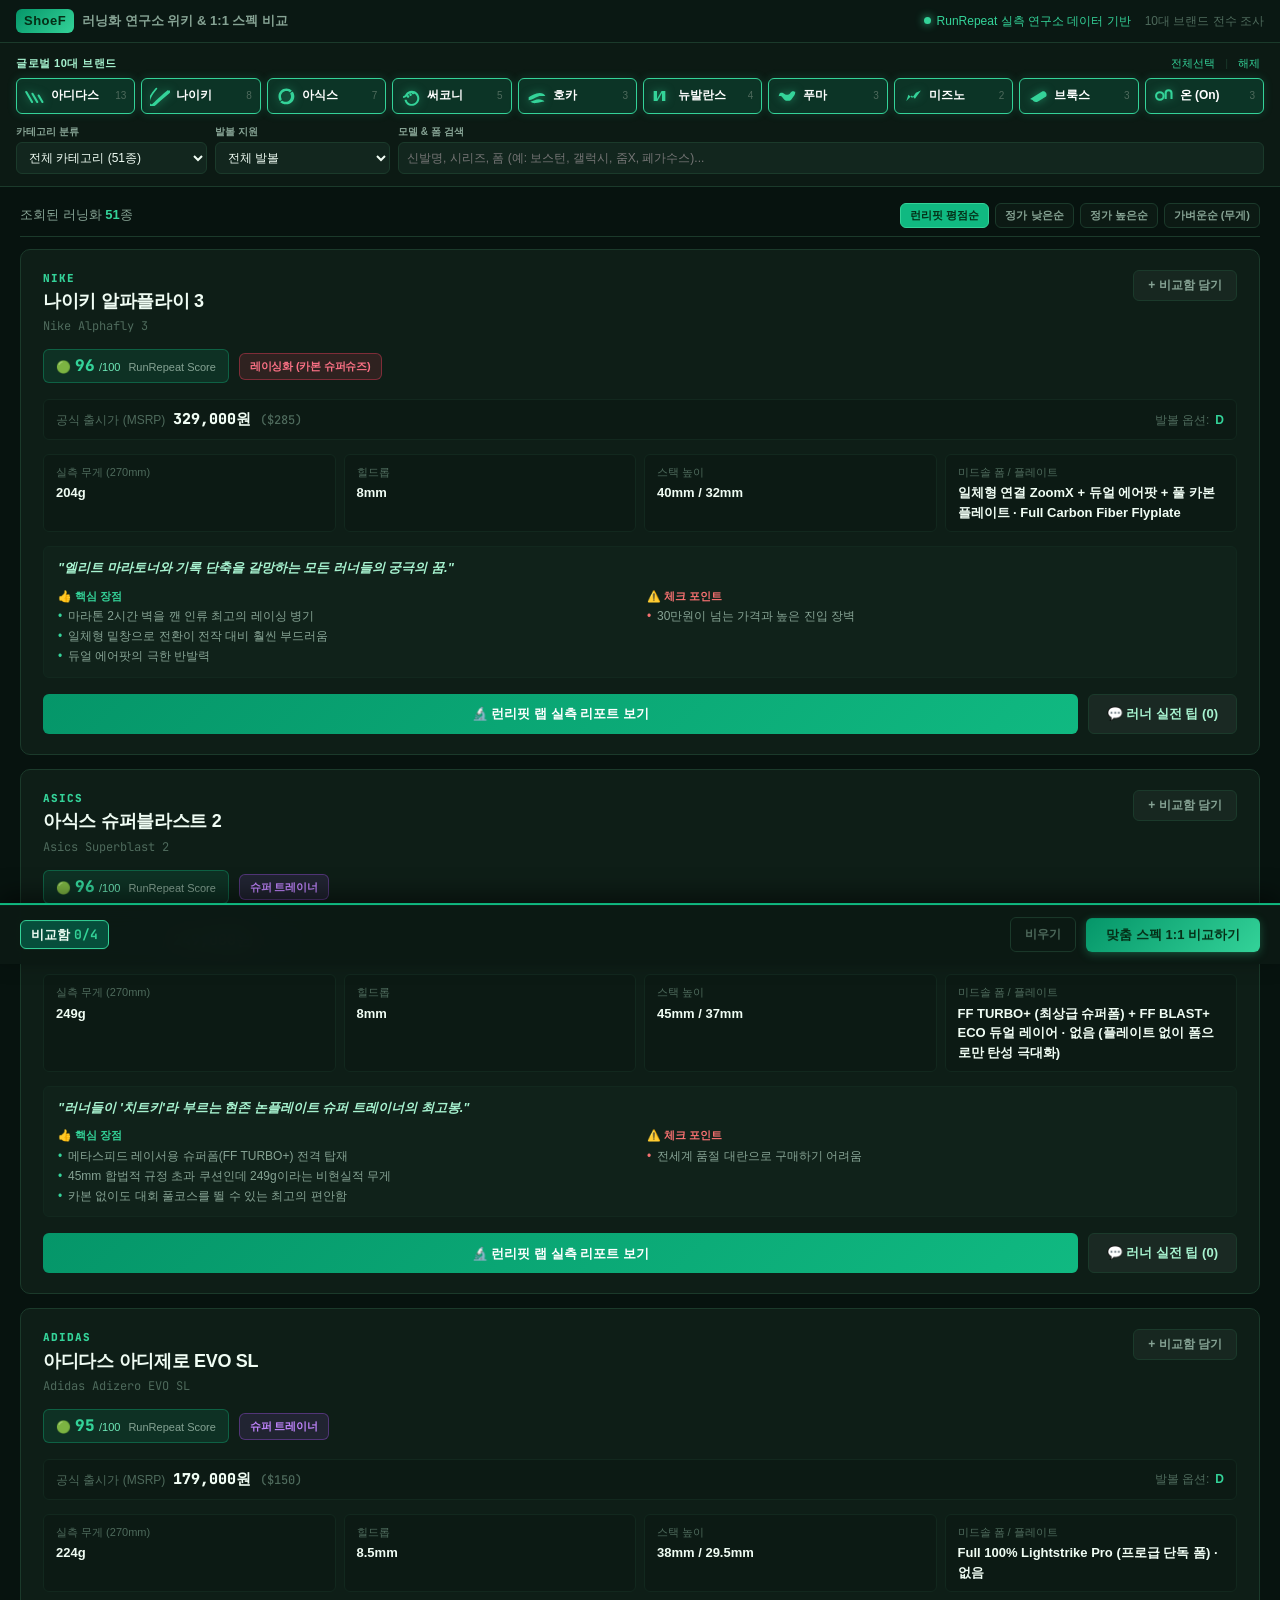
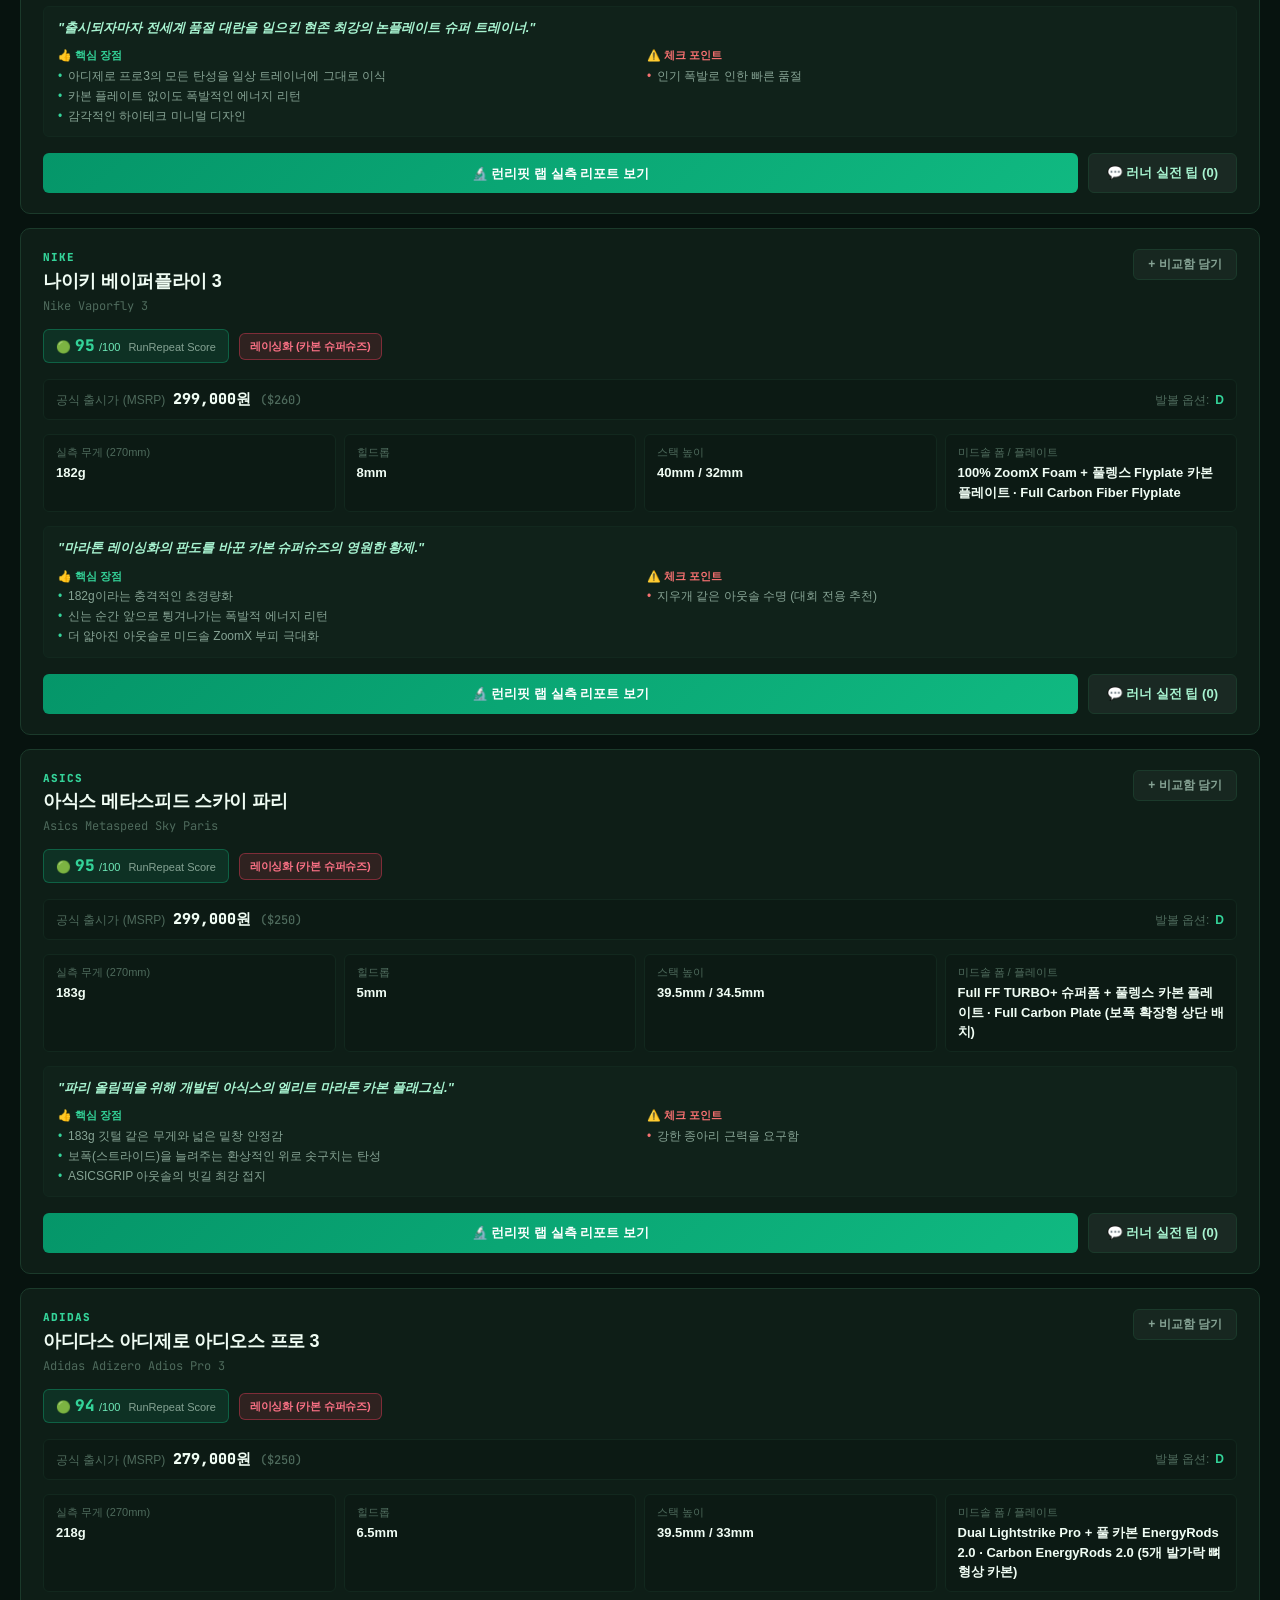
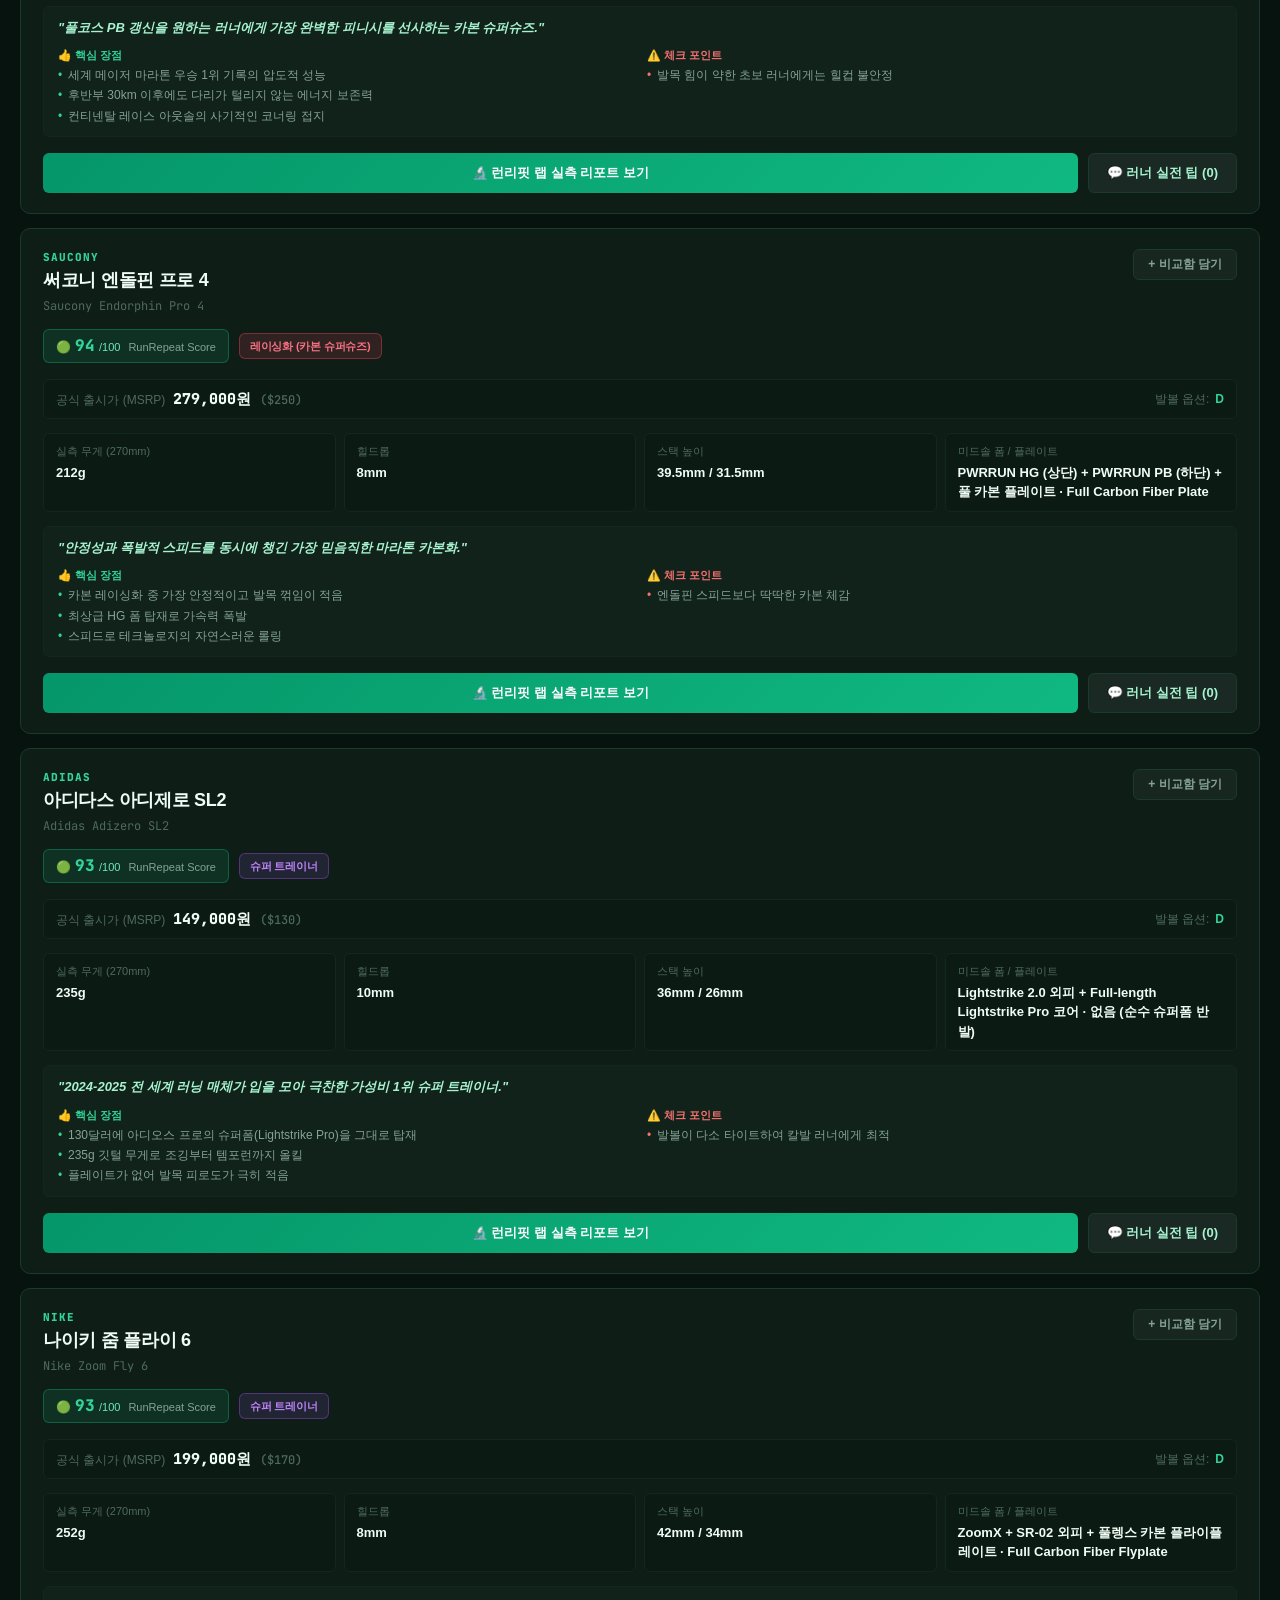
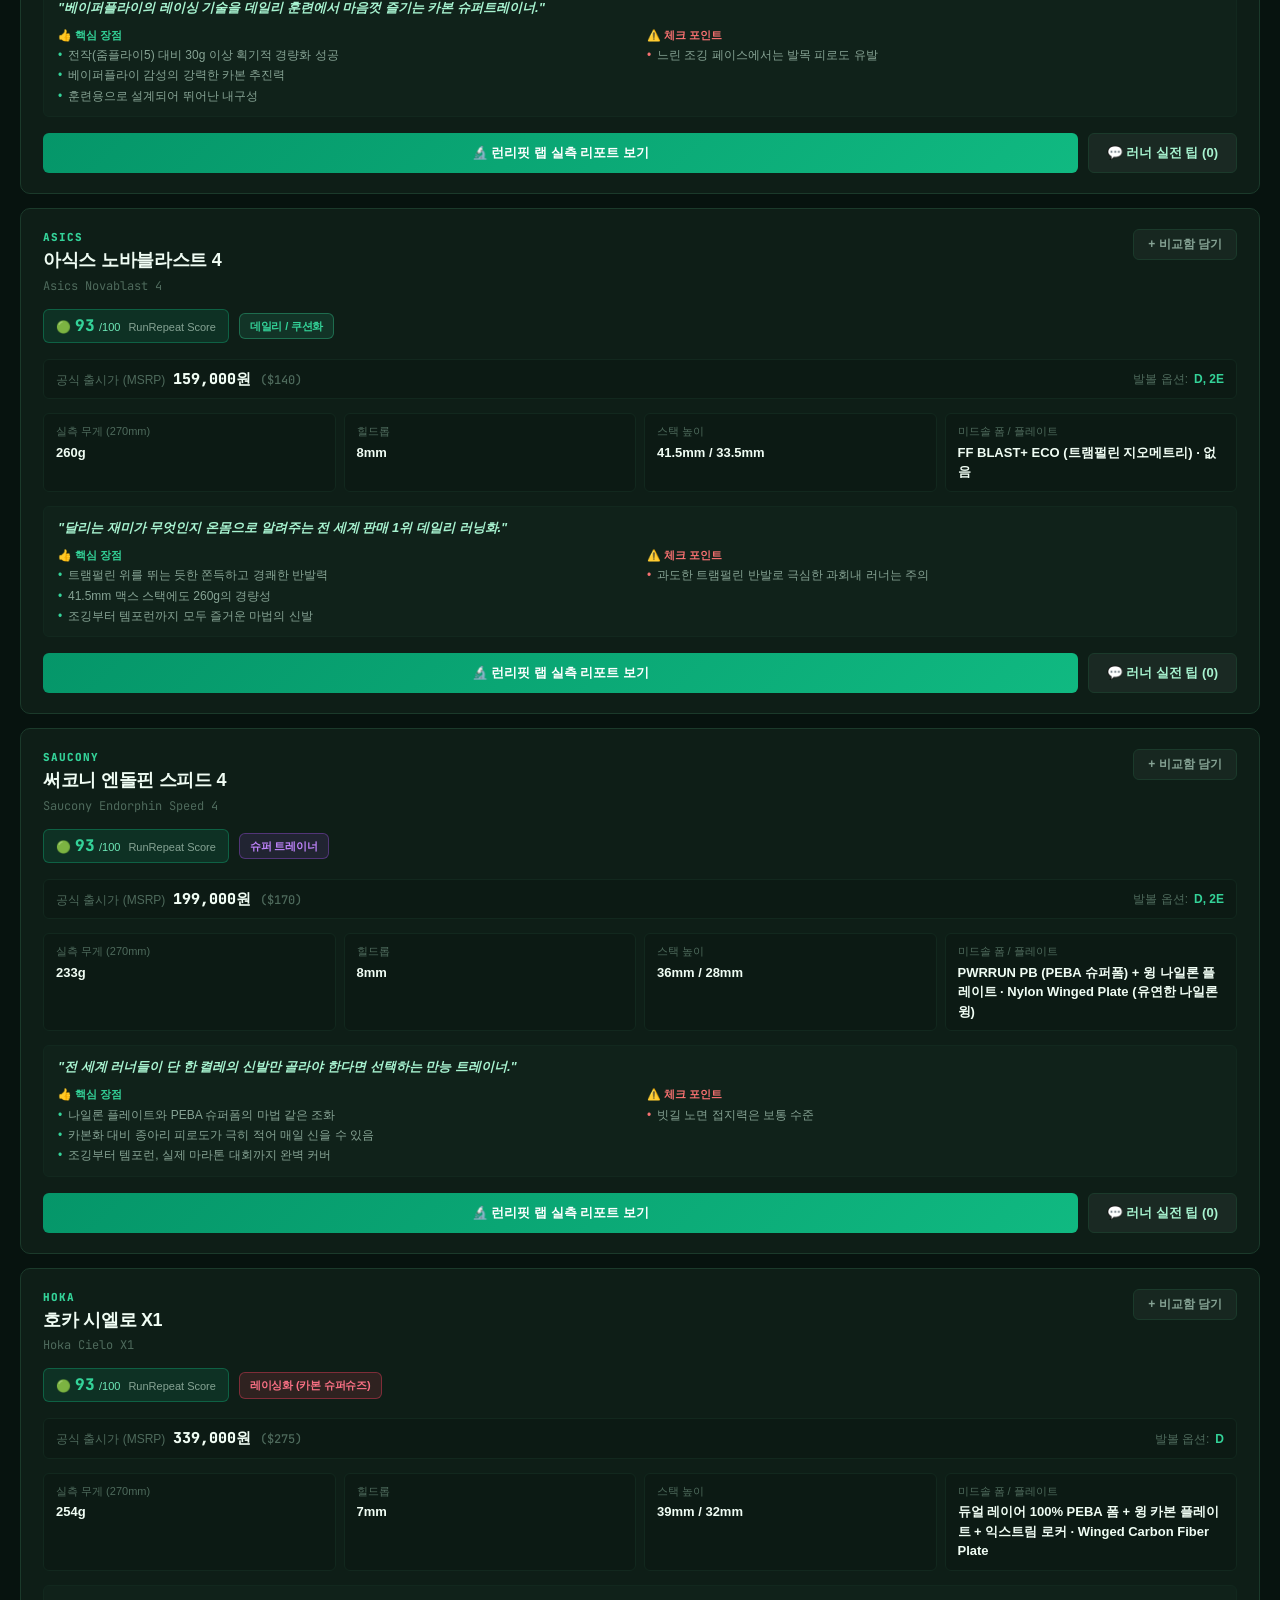
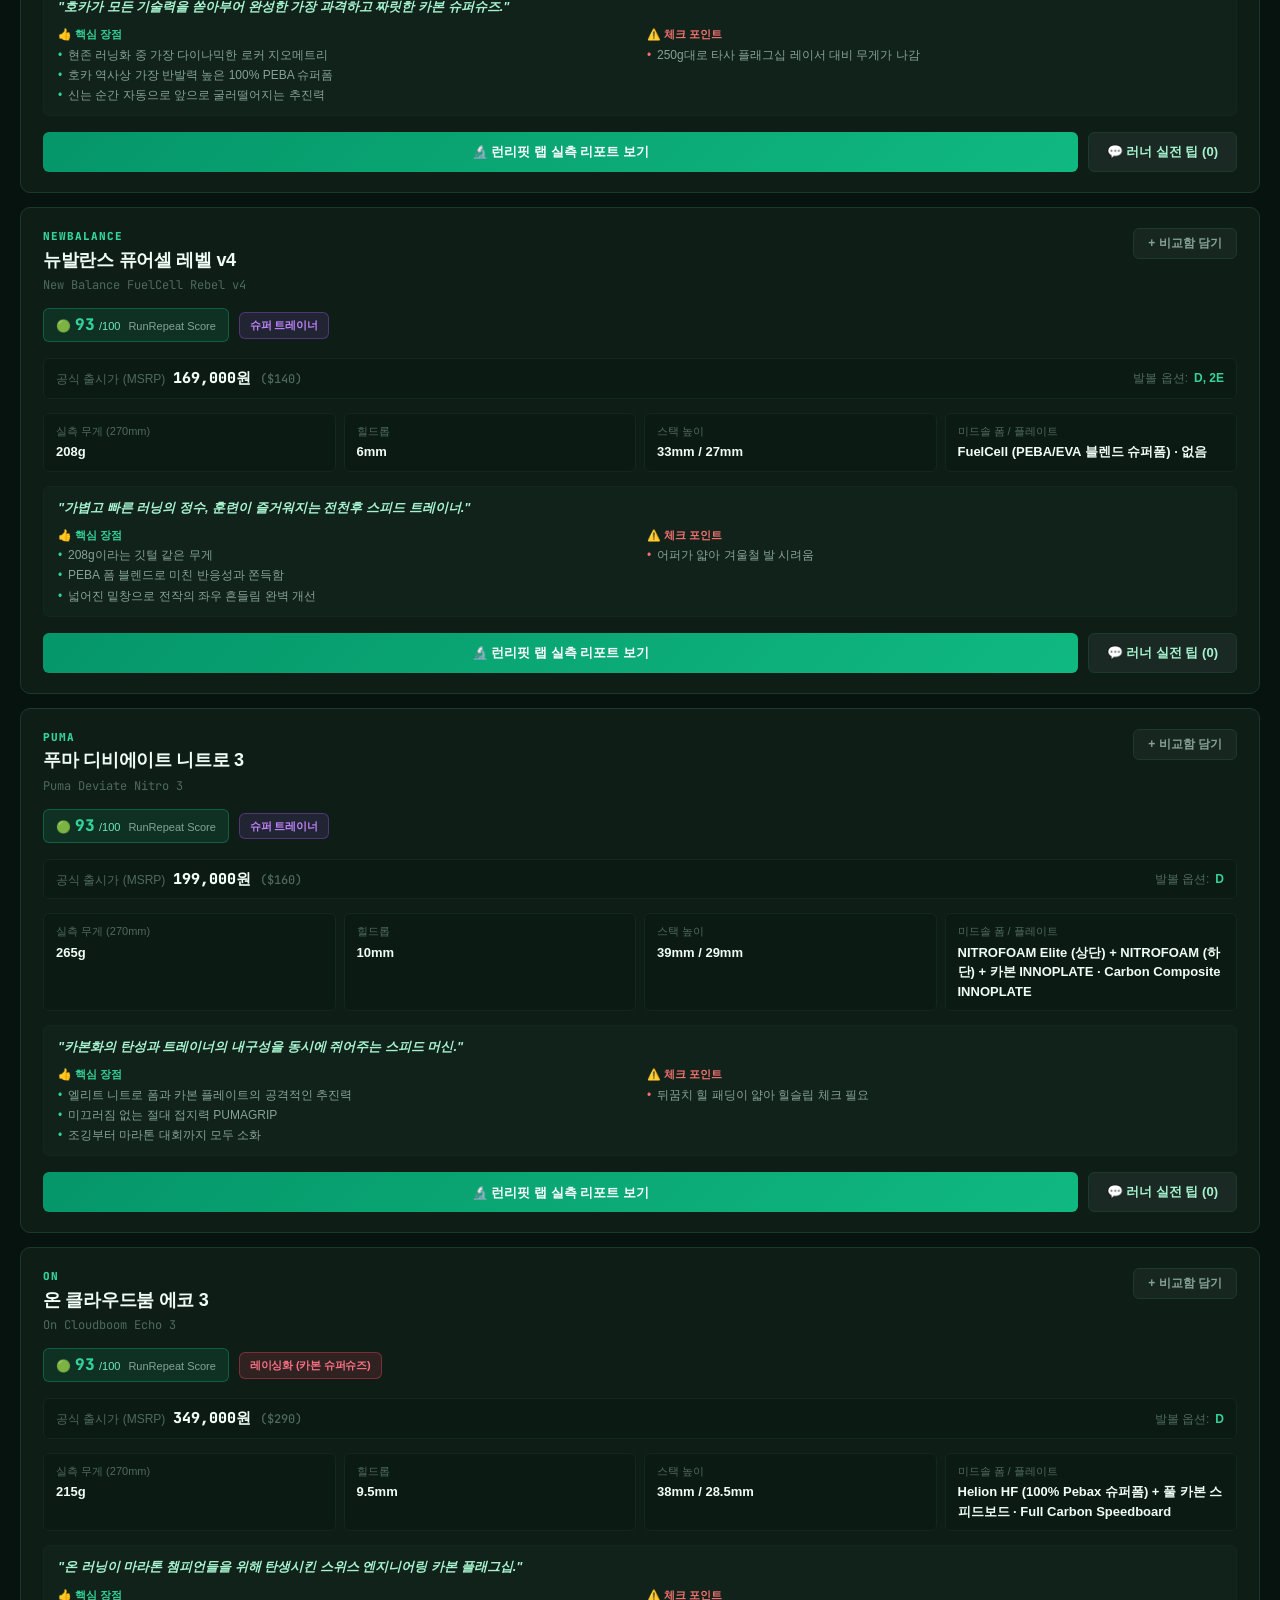
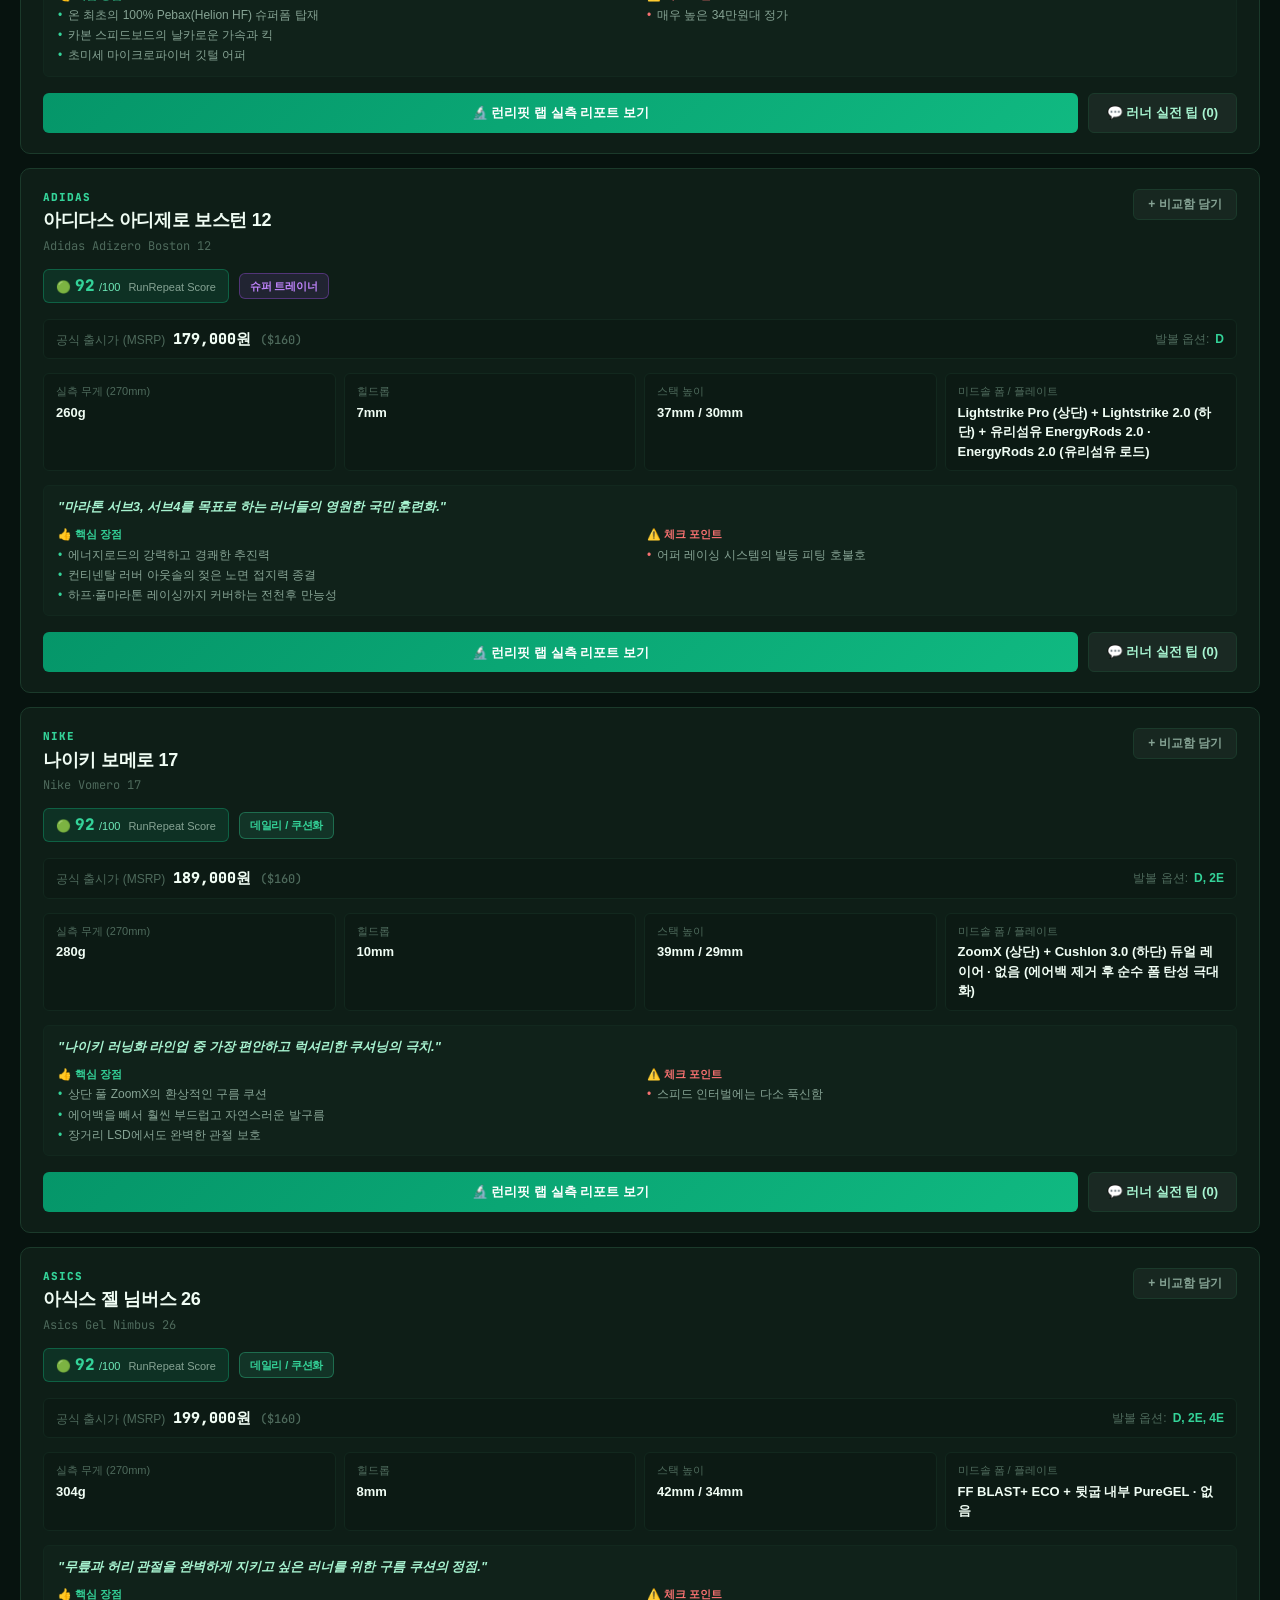
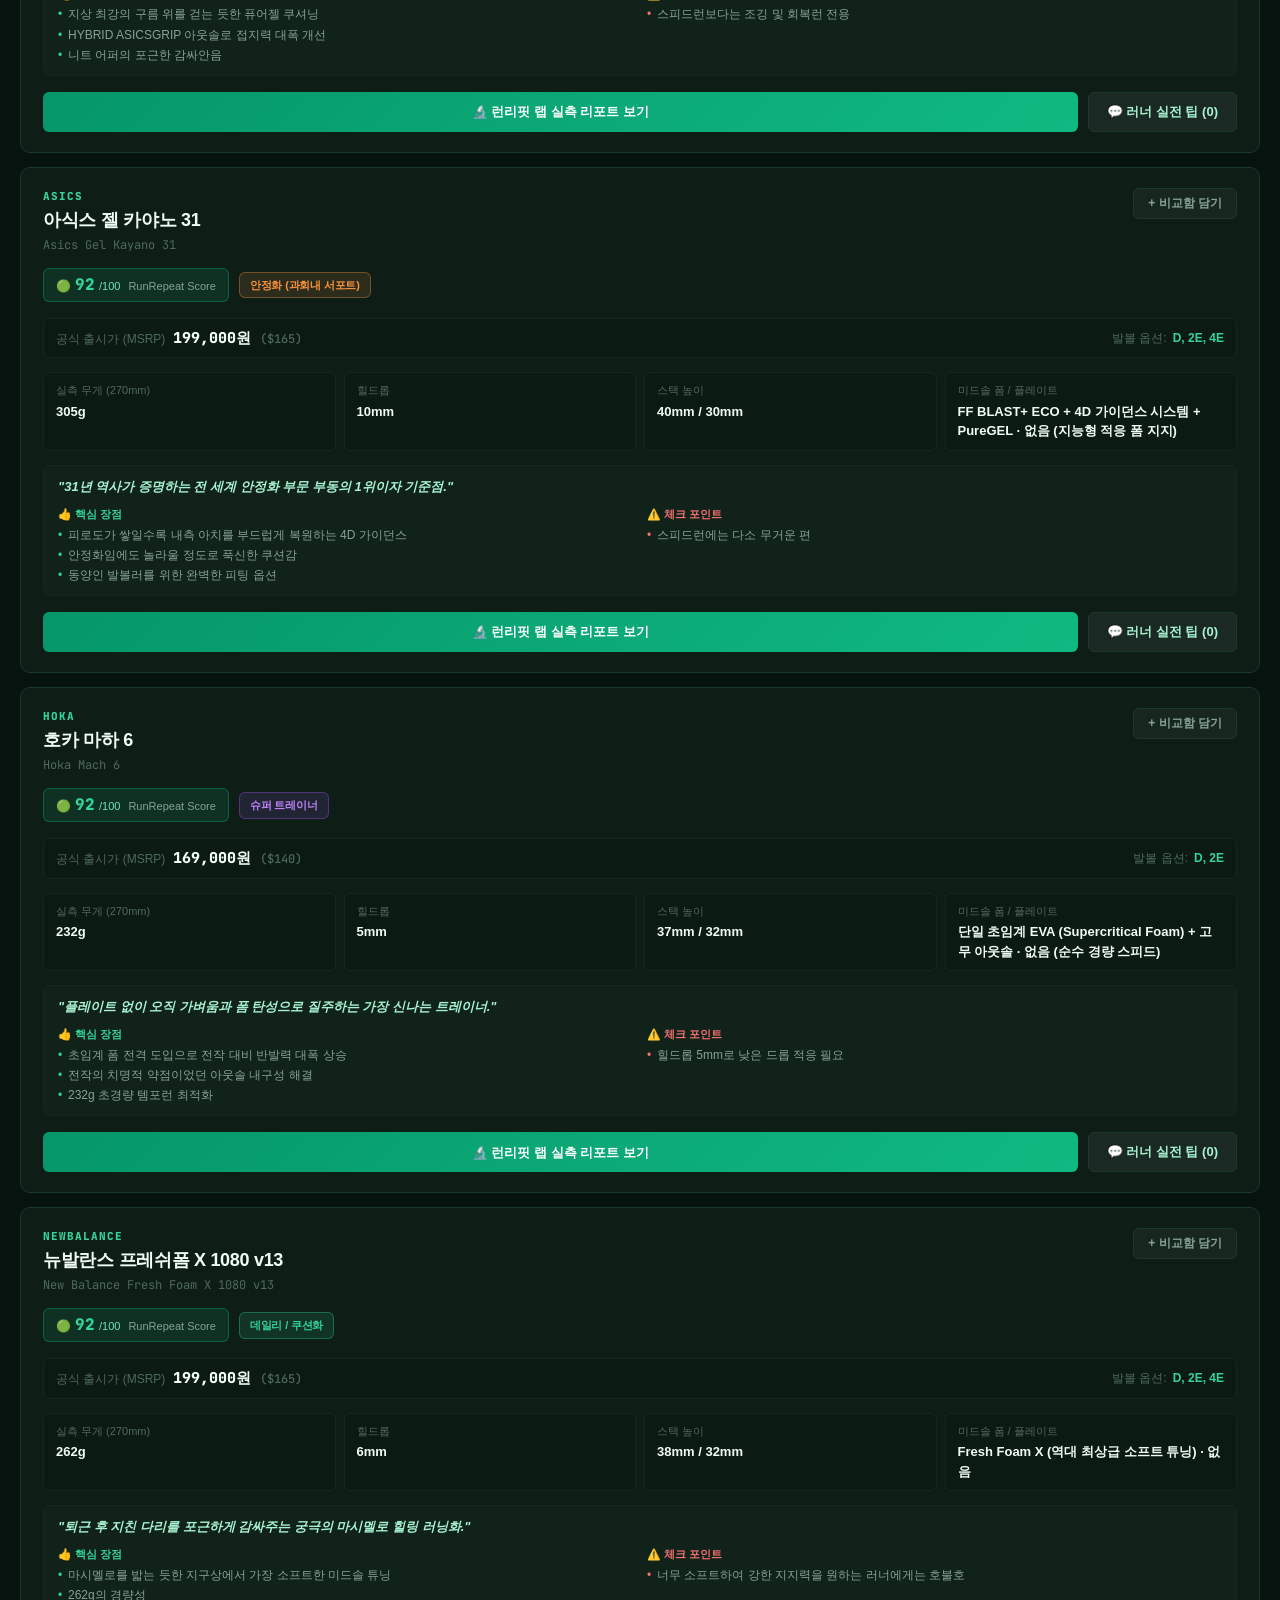
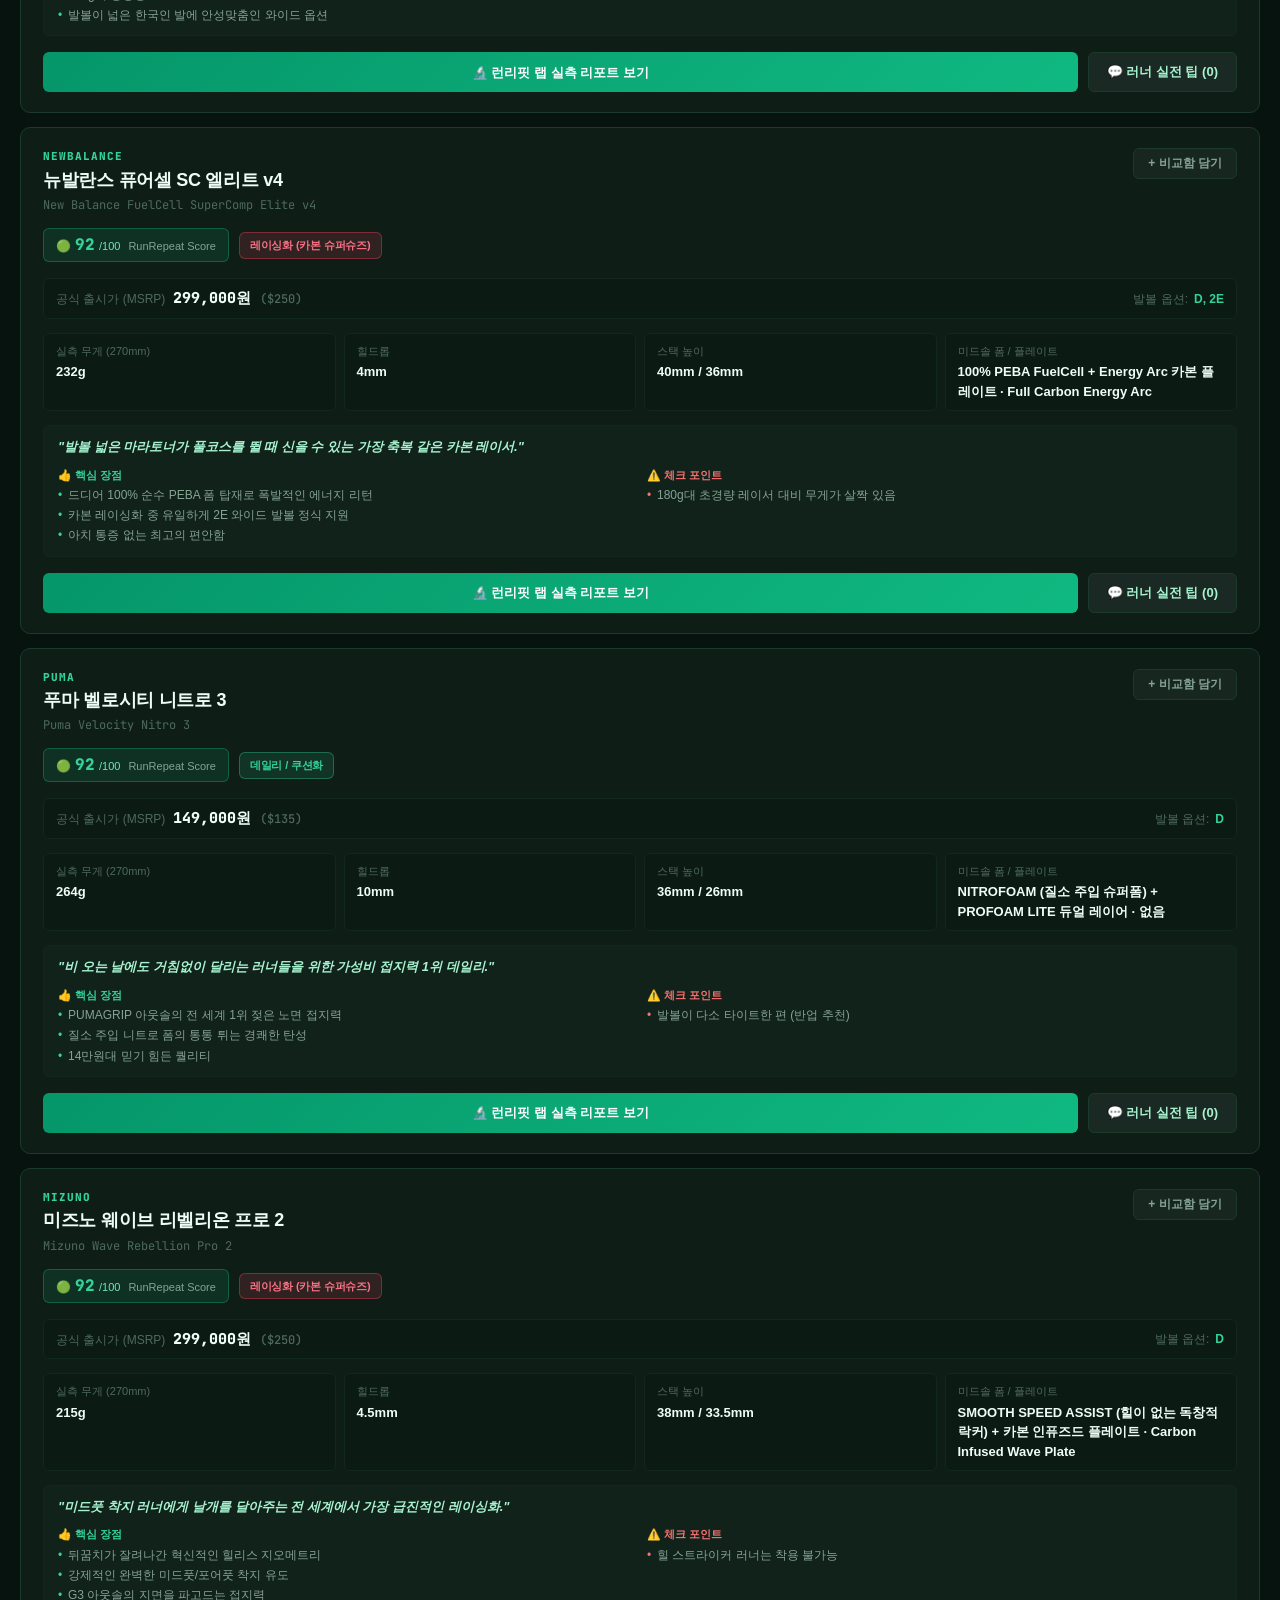
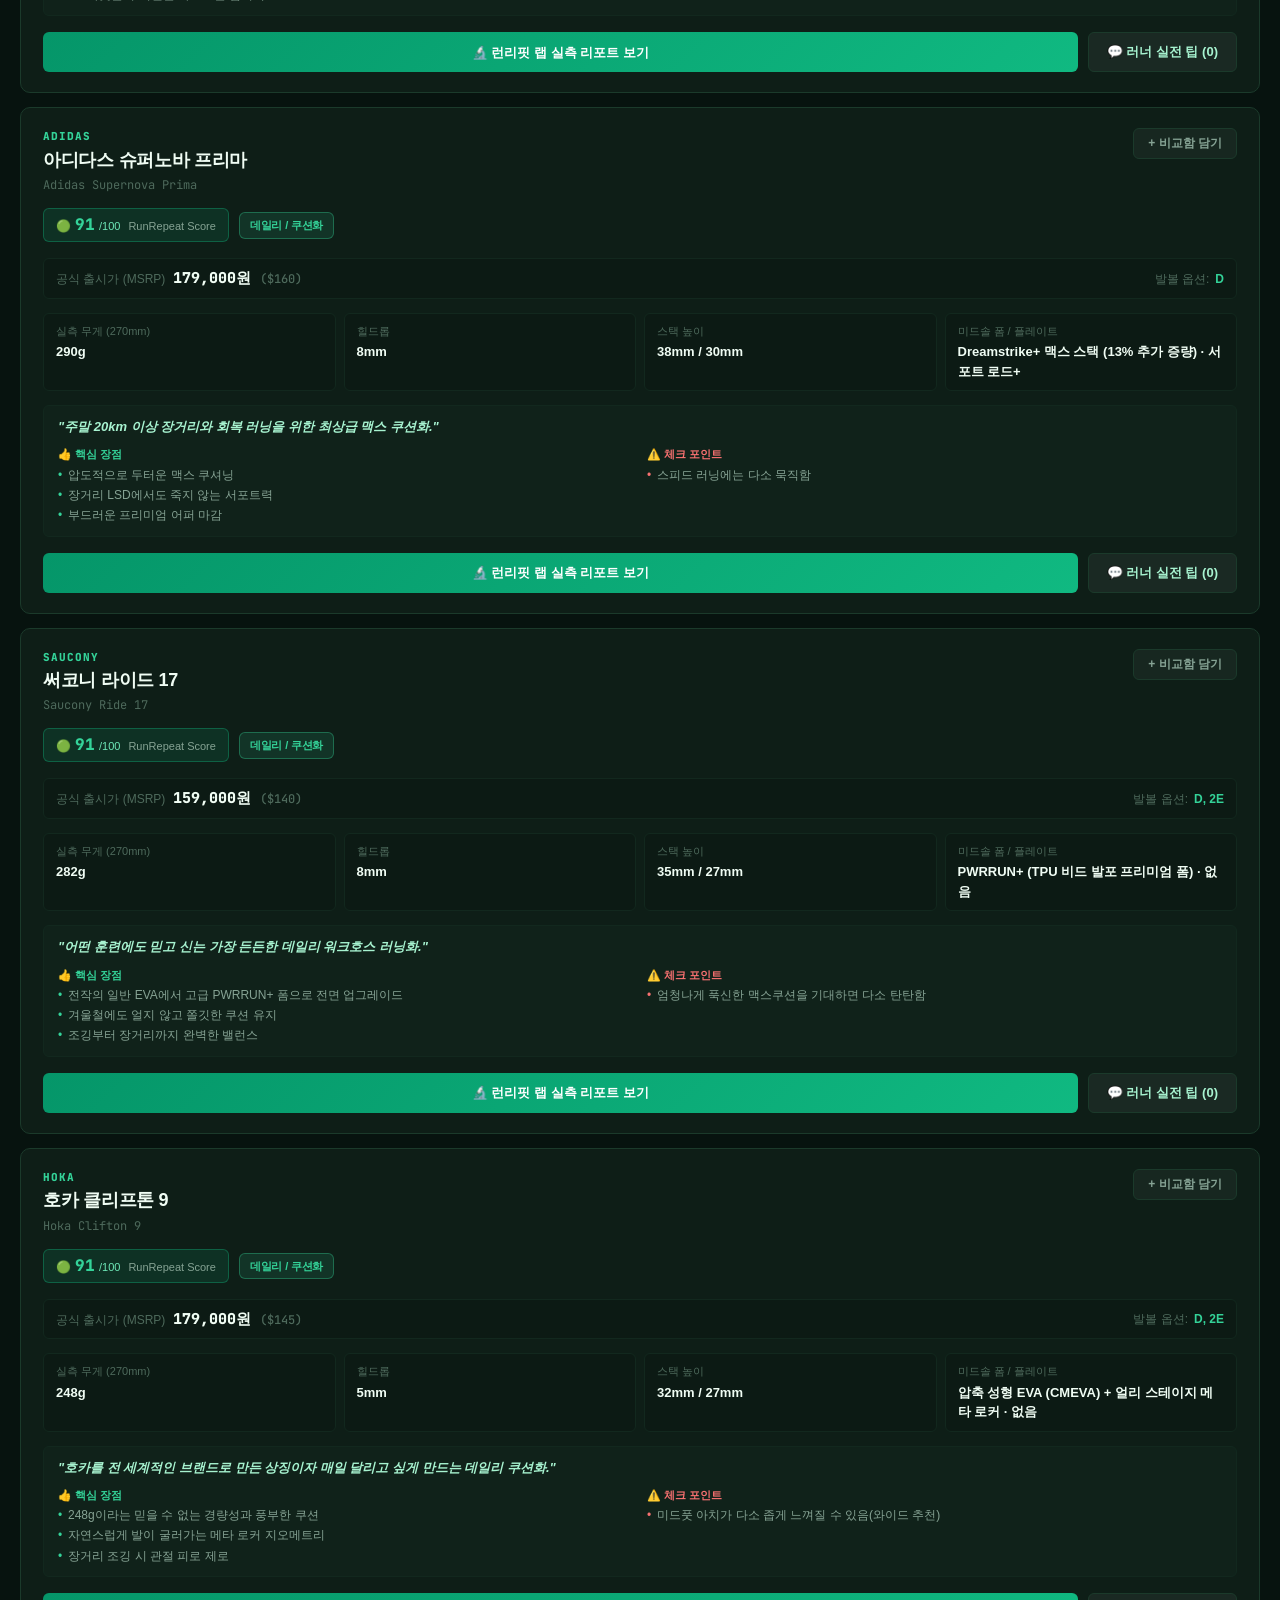
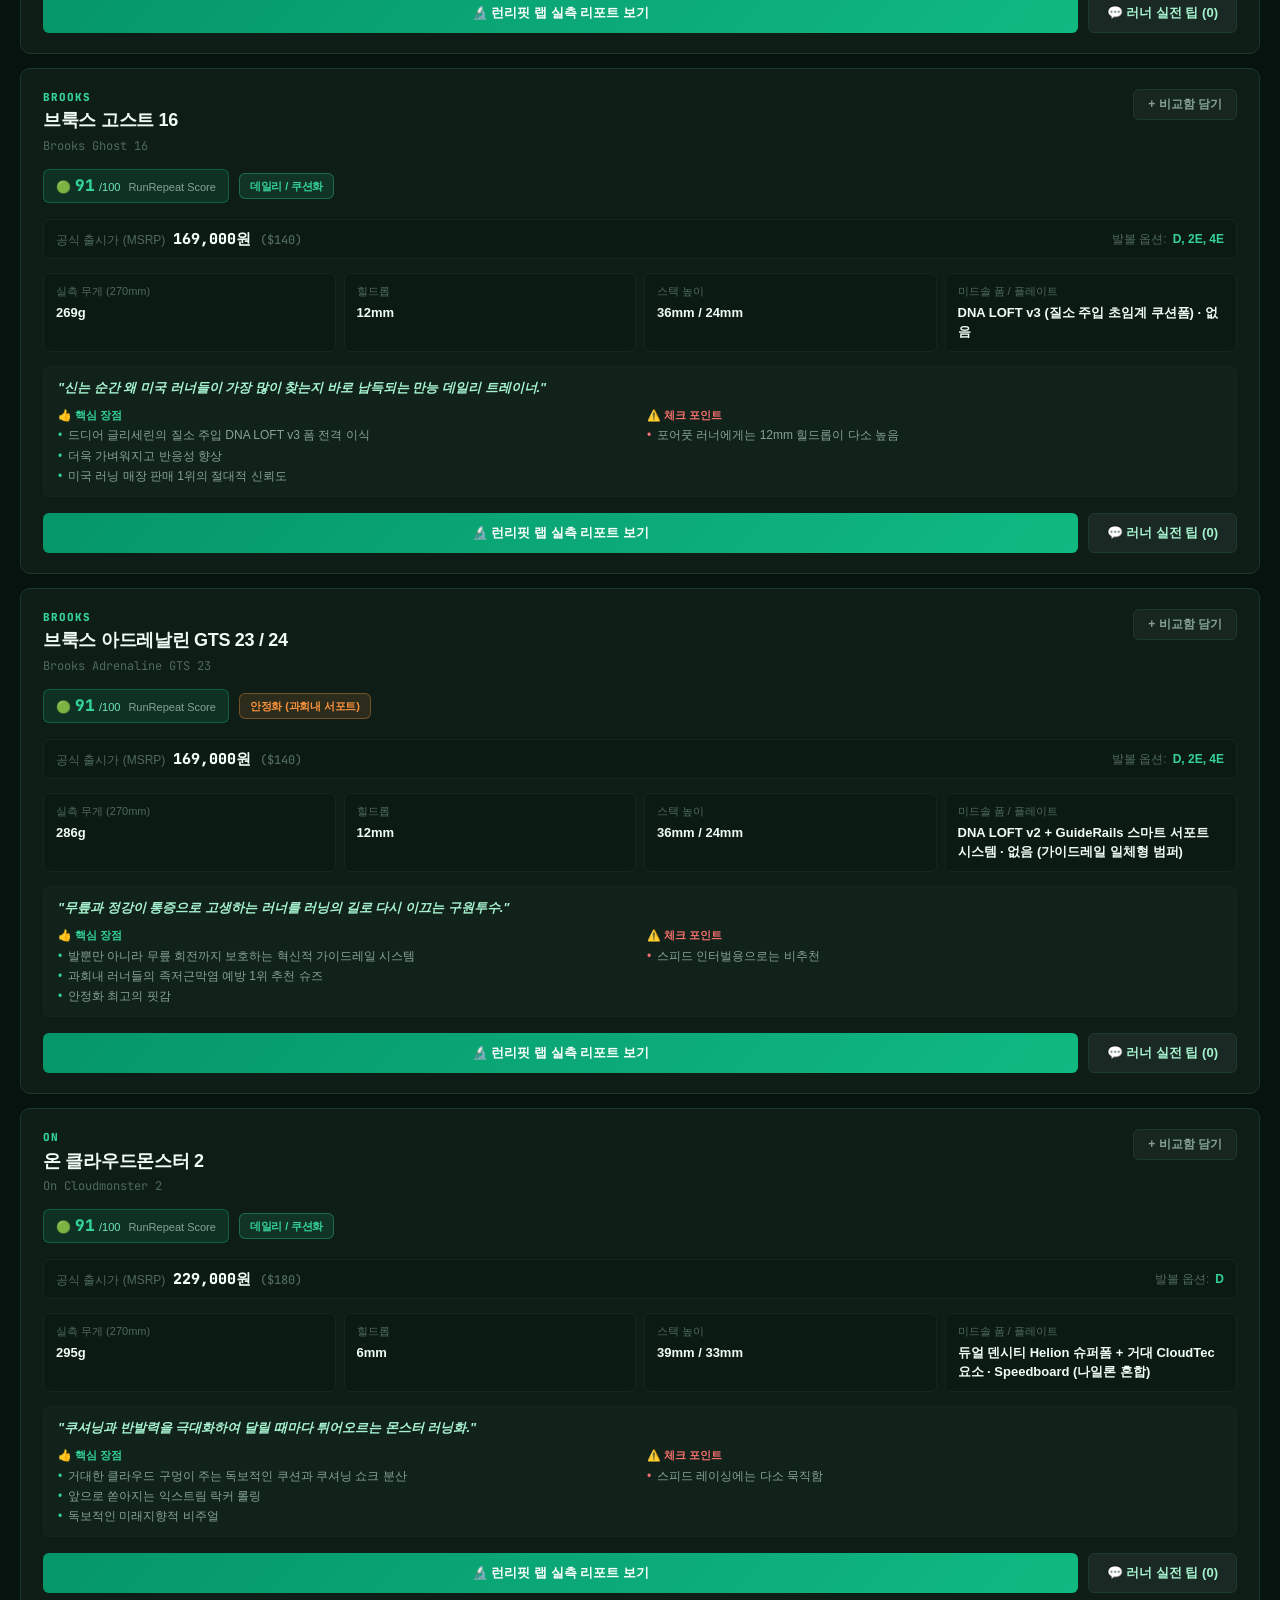
==== index_template.html @ e665df79 "feat(shoef): pivot to RunRepeat lab wiki with 1:1 comparison & runner shoutbox, add  entry lineup ac" ====
<!DOCTYPE html>
<html lang="ko">
<head>
  <meta charset="UTF-8">
  <meta name="viewport" content="width=device-width, initial-scale=1.0">
  <title>ShoeF 러닝화 연구소 위키 | RunRepeat 실측 스펙 & 1:1 비교 매트릭스</title>
  <meta name="description" content="나이키, 아디다스, 아식스, 써코니, 호카, 뉴발란스 등 10대 글로벌 브랜드의 5대 카테고리(가성비 입문화, 데일리 쿠션화, 안정화, 슈퍼트레이너, 카본 레이싱화) RunRepeat 실측 스펙, 1:1 비교, 익명 러너 실전 팁.">
  <meta name="referrer" content="no-referrer">
  
  <!-- Fonts -->
  <link rel="preconnect" href="https://fonts.googleapis.com">
  <link rel="preconnect" href="https://fonts.gstatic.com" crossorigin>
  <link href="https://fonts.googleapis.com/css2?family=Pretendard:wght@400;500;600;700;800&family=JetBrains+Mono:wght@500;700&display=swap" rel="stylesheet">
  
  <link rel="stylesheet" href="style.css">
  
  <!-- Google Analytics 4 (규칙 준수) -->
  <script async src="https://www.googletagmanager.com/gtag/js?id=G-K3PFHN6VW7"></script>
  <script>
    window.dataLayer = window.dataLayer || [];
    function gtag(){dataLayer.push(arguments);}
    gtag('js', new Date());
    gtag('config', 'G-K3PFHN6VW7');
  </script>
</head>
<body class="dark-theme">

  <!-- 1. 최상단 초슬림 헤더 -->
  <header class="slim-header">
    <div class="header-inner">
      <div class="brand-title">
        <span class="logo-badge">ShoeF</span>
        <span class="sub-txt">러닝화 연구소 위키 & 1:1 스펙 비교</span>
      </div>
      <div class="header-meta">
        <span class="live-indicator"><span class="pulse-dot"></span>RunRepeat 실측 연구소 데이터 기반</span>
        <span class="last-sync" id="lastSyncTime">10대 브랜드 전수 조사</span>
      </div>
    </div>
  </header>

  <!-- 2. 컨트롤 패널: 브랜드 선택 & 다이나믹 필터 -->
  <section class="control-panel">
    <div class="panel-container">
      
      <!-- 2-1. 브랜드 선택 (2줄 10개 브랜드 콤팩트 버튼 그리드) -->
      <div class="filter-group brand-filter-group">
        <div class="group-header">
          <span class="group-label">글로벌 10대 브랜드</span>
          <div class="brand-actions">
            <button type="button" class="btn-text" id="btnSelectAllBrands">전체선택</button>
            <span class="divider">|</span>
            <button type="button" class="btn-text" id="btnDeselectAllBrands">해제</button>
          </div>
        </div>
        <div class="brand-checkbox-grid" id="brandCheckboxGrid">
          <!-- JS 렌더링: 10개 브랜드 버튼 -->
        </div>
      </div>

      <!-- 2-2. 5대 카테고리 / 발볼 / 검색 툴바 -->
      <div class="filter-row">
        
        <!-- 카테고리 셀렉트 (5대 카테고리) -->
        <div class="filter-field">
          <label for="categoryFilter" class="field-label">카테고리 분류</label>
          <select id="categoryFilter" class="custom-select">
            <option value="all">전체 카테고리 (51종)</option>
            <option value="budget">🌱 가성비 입문화 (≤$100)</option>
            <option value="daily">☁️ 데일리 / 쿠션화</option>
            <option value="stability">🛡️ 안정화 (과회내 서포트)</option>
            <option value="super_trainer">⚡ 슈퍼 트레이너</option>
            <option value="racing">🏆 레이싱화 (카본 슈퍼슈즈)</option>
          </select>
        </div>

        <!-- 발볼 옵션 (D, 2E, 4E) -->
        <div class="filter-field">
          <label for="widthFilter" class="field-label">발볼 지원</label>
          <select id="widthFilter" class="custom-select">
            <option value="all">전체 발볼</option>
            <option value="D">Standard (D 보통)</option>
            <option value="2E">Wide (2E 넓음)</option>
            <option value="4E">Extra Wide (4E 매우넓음)</option>
          </select>
        </div>

        <!-- 모델 검색창 -->
        <div class="filter-field search-field">
          <label for="searchKeyword" class="field-label">모델 & 폼 검색</label>
          <input type="text" id="searchKeyword" class="custom-input" placeholder="신발명, 시리즈, 폼 (예: 보스턴, 갤럭시, 줌X, 페가수스)...">
        </div>

      </div>

    </div>
  </section>

  <!-- 3. 메인 콘텐츠: 신발 리스트 (RunRepeat 위키 레이아웃) -->
  <main class="main-content">
    <div class="content-container">
      
      <div class="results-bar">
        <span class="count-txt">조회된 러닝화 <strong id="totalCount">0</strong>종</span>
        <div class="sort-controls">
          <button type="button" class="sort-btn active" data-sort="score-desc">런리핏 평점순</button>
          <button type="button" class="sort-btn" data-sort="price-asc">정가 낮은순</button>
          <button type="button" class="sort-btn" data-sort="price-desc">정가 높은순</button>
          <button type="button" class="sort-btn" data-sort="weight-asc">가벼운순 (무게)</button>
        </div>
      </div>

      <!-- 신발 카드 리스트 컨테이너 -->
      <div class="shoes-list" id="shoesList">
        <!-- JS로 위키 카드 동적 렌더링 -->
      </div>

    </div>
  </main>

  <!-- 4. 하단 플로팅 비교 트레이 바 -->
  <div id="compareFloatingBar" class="compare-floating-bar">
    <div class="compare-bar-inner">
      <div class="compare-info-group">
        <span class="compare-badge">비교함 <strong id="compareCountTxt">0/4</strong></span>
        <div class="compare-chips" id="compareChips"></div>
      </div>
      <div class="compare-actions">
        <button type="button" id="btnClearCompare" class="btn-clear-compare">비우기</button>
        <button type="button" id="btnOpenCompare" class="btn-open-compare">맞춤 스펙 1:1 비교하기</button>
      </div>
    </div>
  </div>

  <!-- 5. 맞춤 1:1 및 1:N 스펙 비교 모달 (가로 스크롤 매트릭스) -->
  <div class="modal-backdrop" id="compareModal" style="display: none;">
    <div class="modal-card compare-modal-card">
      <header class="modal-header">
        <div class="modal-title-group">
          <span class="modal-brand-badge">RUNNING SHOE MATRIX</span>
          <h2 class="modal-title">맞춤 1:1 러닝화 정밀 스펙 비교표</h2>
        </div>
        <button type="button" class="modal-close" id="btnCloseCompareModal" aria-label="닫기">&times;</button>
      </header>
      <div class="modal-body compare-modal-body">
        <div class="compare-table-wrapper">
          <table class="compare-table">
            <tbody id="compareModalTableBody">
              <!-- JS 동적 생성: 좌우 나란히 스펙 비교 -->
            </tbody>
          </table>
        </div>
      </div>
    </div>
  </div>

  <!-- 6. 익명 러너 실전 한줄 메모장 모달 (engines ownerMemoSection 이식) -->
  <div class="modal-backdrop" id="memoModal" style="display: none;">
    <div class="modal-card memo-modal-card">
      <header class="modal-header">
        <div class="modal-title-group">
          <span class="modal-brand-badge">RUNNER SHOUTBOX</span>
          <h2 class="modal-title" id="memoShoeTitle">신발명</h2>
          <span class="modal-subtitle" id="memoShoeSubtitle">부제</span>
        </div>
        <button type="button" class="modal-close" id="btnCloseMemoModal" aria-label="닫기">&times;</button>
      </header>
      <div class="modal-body memo-modal-body">
        
        <!-- 실시간 댓글 목록 -->
        <div class="memo-comments-container" id="commentsList">
          <!-- JS 렌더링 -->
        </div>

        <!-- 실전 팁 작성 폼 -->
        <form id="memoForm" class="memo-write-form">
          <input type="text" id="hp_url_check" name="hp_url_check" style="display:none;" tabindex="-1" autocomplete="off">
          
          <div class="memo-form-top-row">
            <input type="text" id="commentAuthor" class="memo-input author" placeholder="닉네임 (최대 15자)" maxlength="15">
            <div class="math-captcha-box">
              <span id="mathQuizLabel" class="math-label">3 + 4 =</span>
              <input type="number" id="mathAnswer" class="memo-input captcha" placeholder="답" required>
            </div>
          </div>

          <div class="memo-form-bottom-row">
            <input type="text" id="commentText" class="memo-input text" placeholder="발볼러 반업 필수 등 솔직한 실전 꿀팁을 한줄로 남겨주세요 (최대 120자)" maxlength="120" required>
            <button type="submit" class="btn-submit-memo">등록</button>
          </div>

          <span class="memo-notice">※ 도배 방지를 위해 10초 쿨다운이 적용되며, 작성된 메모는 실시간 공유됩니다.</span>
        </form>

      </div>
    </div>
  </div>

  <!-- 7. 푸터 -->
  <footer class="slim-footer">
    <div class="footer-inner">
      <span>ShoeF는 RunRepeat의 공인된 기계적 랩 테스트 및 글로벌 러너들의 실전 데이터를 체계화하여 제공합니다.</span>
    </div>
  </footer>

  <!-- App Script Inlined Here -->
  <script src="app.js"></script>
</body>
</html>
---- style.css ----
/* ==========================================================================
   ShoeF Wiki & Price - Premium Forest Green Theme & Responsive Design
   ========================================================================== */

:root {
  /* Forest Green Palette */
  --bg-primary: #07130f;
  --bg-secondary: #0c1a14;
  --bg-tertiary: #12261e;
  --bg-card: #0e1e17;
  --bg-hover: #173327;
  
  --border-color: #1b3a2b;
  --border-subtle: #12281e;
  --border-glow: rgba(52, 211, 153, 0.4);
  
  --text-main: #f0fdf4;
  --text-muted: #86a394;
  --text-dim: #4e6a5c;
  
  --accent-forest: #10b981;
  --accent-forest-bright: #34d399;
  --accent-forest-glow: rgba(52, 211, 153, 0.18);
  --accent-sage: #a7f3d0;
  
  --accent-orange: #fb923c;
  --accent-red: #f87171;
  
  --font-sans: 'Pretendard', -apple-system, BlinkMacSystemFont, sans-serif;
  --font-mono: 'JetBrains Mono', monospace;
  
  --radius-sm: 6px;
  --radius-md: 10px;
  --radius-lg: 14px;
  --radius-full: 9999px;
}

* {
  margin: 0;
  padding: 0;
  box-sizing: border-box;
}

body.dark-theme {
  background-color: var(--bg-primary);
  color: var(--text-main);
  font-family: var(--font-sans);
  line-height: 1.5;
  -webkit-font-smoothing: antialiased;
  padding-bottom: 60px;
}

/* 1. 최상단 초슬림 헤더 */
.slim-header {
  background-color: rgba(12, 26, 20, 0.9);
  backdrop-filter: blur(12px);
  border-bottom: 1px solid var(--border-color);
  position: sticky;
  top: 0;
  z-index: 100;
  padding: 9px 16px;
}

.header-inner {
  max-width: 1440px;
  margin: 0 auto;
  display: flex;
  align-items: center;
  justify-content: space-between;
  gap: 16px;
}

.brand-title {
  display: flex;
  align-items: center;
  gap: 8px;
}

.logo-badge {
  background: linear-gradient(135deg, #059669, #34d399);
  color: #052e16;
  font-weight: 800;
  font-size: 13px;
  padding: 2px 8px;
  border-radius: var(--radius-sm);
  letter-spacing: 0.5px;
}

.sub-txt {
  font-size: 13px;
  font-weight: 600;
  color: var(--text-muted);
}

.header-meta {
  display: flex;
  align-items: center;
  gap: 14px;
  font-size: 12px;
  color: var(--text-dim);
}

.live-indicator {
  display: inline-flex;
  align-items: center;
  gap: 6px;
  color: var(--accent-forest-bright);
  font-weight: 500;
}

.pulse-dot {
  width: 7px;
  height: 7px;
  border-radius: 50%;
  background-color: var(--accent-forest-bright);
  box-shadow: 0 0 8px var(--accent-forest-bright);
  animation: pulse 2s infinite;
}

@keyframes pulse {
  0% { opacity: 1; transform: scale(1); }
  50% { opacity: 0.4; transform: scale(1.2); }
  100% { opacity: 1; transform: scale(1); }
}

/* 2. 컨트롤 패널 */
.control-panel {
  background-color: var(--bg-secondary);
  border-bottom: 1px solid var(--border-color);
  padding: 12px 16px;
}

.panel-container {
  max-width: 1440px;
  margin: 0 auto;
  display: flex;
  flex-direction: column;
  gap: 10px;
}

/* 2-1. 브랜드 선택 (로고 버튼 & 흑백 반전 토글) */
.brand-filter-group {
  display: flex;
  flex-direction: column;
  gap: 6px;
}

.group-header {
  display: flex;
  align-items: center;
  justify-content: space-between;
}

.group-label {
  font-size: 11px;
  font-weight: 700;
  color: var(--accent-sage);
  text-transform: uppercase;
  letter-spacing: 0.5px;
}

.brand-actions {
  display: flex;
  align-items: center;
  gap: 6px;
  font-size: 11px;
}

.btn-text {
  background: none;
  border: none;
  color: var(--accent-forest-bright);
  font-size: 11px;
  cursor: pointer;
  padding: 1px 4px;
  transition: opacity 0.2s;
}

.btn-text:hover {
  text-decoration: underline;
}

.divider {
  color: var(--border-color);
}

/* 10개 브랜드 로고 선택 그리드 */
.brand-checkbox-grid {
  display: grid;
  grid-template-columns: repeat(10, 1fr);
  gap: 6px;
}

@media (max-width: 1200px) {
  .brand-checkbox-grid {
    grid-template-columns: repeat(5, 1fr);
  }
}

.brand-logo-btn {
  display: flex;
  align-items: center;
  justify-content: center;
  gap: 6px;
  background-color: var(--bg-tertiary);
  border: 1px solid var(--border-color);
  padding: 6px 8px;
  border-radius: var(--radius-sm);
  cursor: pointer;
  user-select: none;
  transition: all 0.2s cubic-bezier(0.16, 1, 0.3, 1);
  height: 36px;
  color: var(--text-main);
  outline: none;
}

.brand-logo-icon {
  width: 20px;
  height: 20px;
  display: flex;
  align-items: center;
  justify-content: center;
  flex-shrink: 0;
}

.brand-logo-icon svg {
  width: 100%;
  height: 100%;
  object-fit: contain;
}

.brand-logo-name {
  font-size: 12px;
  font-weight: 600;
  white-space: nowrap;
}

.brand-logo-count {
  font-size: 10px;
  color: var(--text-dim);
  margin-left: auto;
}

/* 로고 선택 상태: 활성(Active) vs 미선택(Inactive 흑백 반전) */
.brand-logo-btn.active {
  background-color: rgba(16, 185, 129, 0.16);
  border-color: var(--accent-forest-bright);
  box-shadow: 0 0 10px var(--accent-forest-glow);
  color: #fff;
}

.brand-logo-btn.active .brand-logo-icon {
  color: var(--accent-forest-bright);
  filter: drop-shadow(0 0 4px rgba(52, 211, 153, 0.5));
}

.brand-logo-btn.inactive {
  opacity: 0.32;
  filter: grayscale(100%);
  background-color: rgba(7, 19, 15, 0.6);
  border-color: #142a20;
}

.brand-logo-btn.inactive:hover {
  opacity: 0.7;
  filter: grayscale(40%);
  border-color: var(--border-color);
}

/* 2-2. 카테고리 / 사이즈 / 발볼 / 검색 콤팩트 툴바 */
.filter-row {
  display: flex;
  flex-wrap: wrap;
  align-items: flex-end;
  gap: 8px;
}

.filter-field {
  display: flex;
  flex-direction: column;
  gap: 3px;
}

.field-label {
  font-size: 10px;
  font-weight: 600;
  color: var(--text-muted);
}

.custom-select, .custom-input {
  background-color: var(--bg-tertiary);
  border: 1px solid var(--border-color);
  color: var(--text-main);
  font-family: var(--font-sans);
  font-size: 12px;
  padding: 4px 8px;
  border-radius: var(--radius-sm);
  outline: none;
  transition: border-color 0.2s;
  height: 32px;
}

.custom-select:focus, .custom-input:focus {
  border-color: var(--accent-forest-bright);
}

.search-field {
  flex: 1;
  min-width: 180px;
}

.custom-input {
  width: 100%;
}

.toggle-field {
  justify-content: flex-end;
  padding-bottom: 1px;
}

.checkbox-toggle {
  display: inline-flex;
  align-items: center;
  gap: 6px;
  cursor: pointer;
  background-color: var(--bg-tertiary);
  border: 1px solid var(--border-color);
  padding: 4px 8px;
  border-radius: var(--radius-sm);
  height: 32px;
}

.checkbox-toggle input {
  display: none;
}

.toggle-slider {
  width: 26px;
  height: 14px;
  background-color: var(--border-color);
  border-radius: 7px;
  position: relative;
  transition: background-color 0.2s;
}

.toggle-slider::after {
  content: '';
  width: 10px;
  height: 10px;
  background-color: #fff;
  border-radius: 50%;
  position: absolute;
  top: 2px;
  left: 2px;
  transition: transform 0.2s;
}

.checkbox-toggle input:checked + .toggle-slider {
  background-color: var(--accent-orange);
}

.checkbox-toggle input:checked + .toggle-slider::after {
  transform: translateX(12px);
}

.toggle-label {
  font-size: 11px;
  font-weight: 700;
  color: var(--accent-orange);
  white-space: nowrap;
}

/* 3. 메인 콘텐츠 & 신발 카드 리스트 */
.main-content {
  padding: 16px 20px;
}

.content-container {
  max-width: 1440px;
  margin: 0 auto;
}

.results-bar {
  display: flex;
  align-items: center;
  justify-content: space-between;
  margin-bottom: 12px;
  padding-bottom: 8px;
  border-bottom: 1px solid var(--border-color);
}

.count-txt {
  font-size: 13px;
  color: var(--text-muted);
}

.count-txt strong {
  color: var(--accent-forest-bright);
}

.sort-controls {
  display: flex;
  gap: 6px;
}

.sort-btn {
  background: var(--bg-secondary);
  border: 1px solid var(--border-color);
  color: var(--text-muted);
  font-size: 11px;
  font-weight: 600;
  padding: 4px 9px;
  border-radius: var(--radius-sm);
  cursor: pointer;
  transition: all 0.15s ease;
}

.sort-btn:hover {
  color: var(--text-main);
  border-color: var(--accent-forest-bright);
}

.sort-btn.active {
  background-color: var(--accent-forest);
  border-color: var(--accent-forest-bright);
  color: #052e16;
  font-weight: 700;
}

/* 신발 카드 리스트 */
.shoes-list {
  display: flex;
  flex-direction: column;
  gap: 14px;
}

/* 개별 다나와식 신발 카드 */
.shoe-danawa-card {
  background-color: var(--bg-card);
  border: 1px solid var(--border-color);
  border-radius: var(--radius-md);
  padding: 16px;
  display: grid;
  grid-template-columns: 160px 220px 1fr 130px;
  gap: 18px;
  align-items: stretch;
  transition: border-color 0.2s, box-shadow 0.2s ease;
}

.shoe-danawa-card:hover {
  border-color: var(--accent-forest-bright);
  box-shadow: 0 4px 24px rgba(0, 0, 0, 0.4);
}

/* 1열: 제품 사진 */
.card-col-photo {
  display: flex;
  flex-direction: column;
  align-items: center;
  justify-content: center;
  background-color: var(--bg-tertiary);
  border-radius: var(--radius-sm);
  padding: 10px;
  position: relative;
  min-height: 130px;
}

.shoe-img {
  max-width: 100%;
  max-height: 110px;
  object-fit: contain;
  filter: drop-shadow(0 4px 8px rgba(0, 0, 0, 0.5));
  transition: transform 0.2s;
}

.shoe-danawa-card:hover .shoe-img {
  transform: scale(1.05);
}

.outlet-flag {
  position: absolute;
  top: 8px;
  left: 8px;
  background: linear-gradient(135deg, #f97316, #ef4444);
  color: #fff;
  font-size: 10px;
  font-weight: 800;
  padding: 2px 6px;
  border-radius: 4px;
  letter-spacing: 0.5px;
}

/* 2열: 제품명 & 세대 & 카테고리 & 공식정가(MSRP) */
.card-col-info {
  display: flex;
  flex-direction: column;
  justify-content: space-between;
}

.info-top {
  display: flex;
  flex-direction: column;
  gap: 5px;
}

.brand-code-line {
  display: flex;
  align-items: center;
  gap: 8px;
}

.brand-line {
  font-size: 11px;
  font-weight: 800;
  color: var(--accent-forest-bright);
  text-transform: uppercase;
  letter-spacing: 0.5px;
}

.style-code-badge {
  font-family: var(--font-mono);
  font-size: 10px;
  color: var(--accent-sage);
  background-color: rgba(52, 211, 153, 0.12);
  border: 1px solid rgba(52, 211, 153, 0.25);
  padding: 1px 5px;
  border-radius: 3px;
}

.shoe-name {
  font-size: 16px;
  font-weight: 700;
  color: var(--text-main);
  line-height: 1.35;
}

.category-badge {
  display: inline-flex;
  align-items: center;
  gap: 4px;
  font-size: 11px;
  font-weight: 600;
  color: var(--accent-sage);
  background-color: rgba(52, 211, 153, 0.1);
  padding: 3px 8px;
  border-radius: var(--radius-sm);
  align-self: flex-start;
  margin-top: 4px;
}

.info-bottom {
  margin-top: 10px;
}

.msrp-box {
  background-color: rgba(52, 211, 153, 0.06);
  border-left: 3px solid var(--accent-forest);
  padding: 6px 10px;
  border-radius: 4px;
  display: flex;
  flex-direction: column;
  gap: 2px;
}

.msrp-label {
  font-size: 10px;
  font-weight: 600;
  color: var(--text-dim);
}

.msrp-price {
  font-family: var(--font-mono);
  font-size: 14px;
  font-weight: 700;
  color: var(--accent-sage);
}

/* 3열: 다나와식 판매처별 가격 리스트 (오버플로우 완벽 해소) */
.card-col-prices {
  display: flex;
  flex-direction: column;
  justify-content: center;
  border-left: 1px solid var(--border-subtle);
  padding-left: 18px;
}

.price-table {
  width: 100%;
  border-collapse: collapse;
}

.price-row {
  border-bottom: 1px solid var(--border-subtle);
}

.price-row:last-child {
  border-bottom: none;
}

.price-row td {
  padding: 8px 6px;
  vertical-align: middle;
}

/* 쇼핑몰 셀: 2줄 구조 */
.mall-cell {
  width: 32%;
}

.mall-primary-line {
  display: flex;
  align-items: center;
  gap: 6px;
}

.mall-badge {
  font-size: 10px;
  font-weight: 700;
  padding: 2px 5px;
  border-radius: 3px;
  white-space: nowrap;
}

.mall-badge.dept {
  background-color: rgba(168, 85, 247, 0.2);
  color: #d8b4fe;
}

.mall-badge.official {
  background-color: rgba(16, 185, 129, 0.2);
  color: #6ee7b7;
}

.mall-badge.multi {
  background-color: rgba(245, 158, 11, 0.2);
  color: #fde047;
}

.mall-badge.select {
  background-color: rgba(20, 184, 166, 0.2);
  color: #5eead4;
}

.mall-main-name {
  font-size: 13px;
  font-weight: 600;
  color: var(--text-main);
  white-space: nowrap;
}

.mall-sub-name {
  font-size: 11px;
  color: var(--text-dim);
  margin-top: 2px;
  display: block;
}

/* 사이즈 셀 */
.size-cell {
  width: 25%;
}

.size-stock-txt {
  font-size: 11px;
  color: var(--text-muted);
}

.size-stock-txt strong {
  color: var(--accent-forest-bright);
}

/* 가격 & 할인율 셀: 2줄 구조 */
.price-cell {
  width: 28%;
  text-align: right;
  white-space: nowrap;
}

.price-primary-line {
  display: flex;
  align-items: center;
  justify-content: flex-end;
  gap: 6px;
}

.current-price {
  font-family: var(--font-mono);
  font-size: 15px;
  font-weight: 700;
  color: var(--text-main);
}

.price-row.is-lowest .current-price {
  color: #4ade80;
  font-size: 16px;
}

.lowest-tag {
  background-color: #22c55e;
  color: #052e16;
  font-size: 10px;
  font-weight: 800;
  padding: 1px 4px;
  border-radius: 3px;
}

.price-secondary-line {
  display: flex;
  align-items: center;
  justify-content: flex-end;
  gap: 6px;
  margin-top: 2px;
}

.discount-badge {
  color: var(--accent-orange);
  font-size: 11px;
  font-weight: 700;
}

.regular-badge {
  color: var(--text-dim);
  font-size: 10px;
}

.shipping-fee-txt {
  font-size: 11px;
  color: var(--text-dim);
}

.mobile-only-btn {
  display: none;
}

.mobile-size-txt {
  display: none;
}

/* 구매 바로가기 셀 */
.action-cell {
  width: 15%;
  text-align: right;
}

.btn-buy-link {
  display: inline-block;
  background-color: var(--bg-tertiary);
  border: 1px solid var(--border-color);
  color: var(--text-main);
  font-size: 11px;
  font-weight: 600;
  padding: 4px 9px;
  border-radius: var(--radius-sm);
  text-decoration: none;
  transition: all 0.15s ease;
  white-space: nowrap;
}

.btn-buy-link:hover {
  background-color: var(--accent-forest);
  border-color: var(--accent-forest-bright);
  color: #052e16;
}

/* 4열: 런리핏 스펙 요약 & 모달 버튼 */
.card-col-action {
  display: flex;
  flex-direction: column;
  justify-content: center;
  align-items: center;
  border-left: 1px solid var(--border-subtle);
  padding-left: 16px;
  text-align: center;
  gap: 12px;
}

.runrepeat-score-box {
  display: flex;
  flex-direction: column;
  align-items: center;
}

.rr-label {
  font-size: 10px;
  font-weight: 700;
  color: var(--text-dim);
  text-transform: uppercase;
}

.rr-score-num {
  font-family: var(--font-mono);
  font-size: 26px;
  font-weight: 800;
  color: var(--accent-forest-bright);
  line-height: 1;
  margin: 4px 0;
}

.rr-grade {
  font-size: 11px;
  font-weight: 600;
  color: var(--accent-sage);
}

.btn-open-modal {
  width: 100%;
  background: linear-gradient(135deg, #0d281e, #183e2f);
  border: 1px solid var(--border-color);
  color: var(--accent-sage);
  font-size: 11px;
  font-weight: 600;
  padding: 7px 8px;
  border-radius: var(--radius-sm);
  cursor: pointer;
  transition: all 0.2s ease;
}

.btn-open-modal:hover {
  background: linear-gradient(135deg, #059669, #10b981);
  border-color: var(--accent-forest-bright);
  color: #052e16;
  box-shadow: 0 0 12px var(--accent-forest-glow);
}

/* 4. 런리핏 모달 */
.modal-backdrop {
  position: fixed;
  top: 0;
  left: 0;
  width: 100%;
  height: 100%;
  background-color: rgba(4, 14, 10, 0.85);
  backdrop-filter: blur(8px);
  z-index: 1000;
  display: flex;
  align-items: center;
  justify-content: center;
  padding: 20px;
}

.modal-card {
  background-color: var(--bg-card);
  border: 1px solid var(--border-color);
  border-radius: var(--radius-lg);
  max-width: 660px;
  width: 100%;
  max-height: 90vh;
  overflow-y: auto;
  box-shadow: 0 10px 40px rgba(0, 0, 0, 0.7);
  animation: modalFadeIn 0.2s ease;
}

@keyframes modalFadeIn {
  from { opacity: 0; transform: translateY(10px) scale(0.98); }
  to { opacity: 1; transform: translateY(0) scale(1); }
}

.modal-header {
  display: flex;
  align-items: center;
  justify-content: space-between;
  padding: 16px 20px;
  border-bottom: 1px solid var(--border-color);
}

.modal-title-group {
  display: flex;
  align-items: center;
  gap: 10px;
}

.modal-brand-badge {
  background-color: var(--bg-tertiary);
  border: 1px solid var(--border-color);
  font-size: 11px;
  font-weight: 800;
  color: var(--accent-forest-bright);
  padding: 2px 8px;
  border-radius: 4px;
}

.modal-title {
  font-size: 17px;
  font-weight: 700;
  color: var(--text-main);
}

.modal-close {
  background: none;
  border: none;
  color: var(--text-muted);
  font-size: 24px;
  cursor: pointer;
  padding: 4px;
  line-height: 1;
}

.modal-close:hover {
  color: #fff;
}

.modal-body {
  padding: 20px;
  display: flex;
  flex-direction: column;
  gap: 16px;
}

.score-grid {
  display: grid;
  grid-template-columns: 130px 1fr;
  gap: 14px;
  background-color: var(--bg-tertiary);
  border: 1px solid var(--border-color);
  border-radius: var(--radius-md);
  padding: 14px;
}

.score-card.primary {
  display: flex;
  flex-direction: column;
  align-items: center;
  justify-content: center;
  border-right: 1px solid var(--border-subtle);
  padding-right: 14px;
}

.score-lbl {
  font-size: 10px;
  font-weight: 700;
  color: var(--text-dim);
}

.score-val {
  font-family: var(--font-mono);
  font-size: 34px;
  font-weight: 800;
  color: var(--accent-forest-bright);
  line-height: 1.1;
}

.score-max {
  font-size: 13px;
  color: var(--text-dim);
}

.score-eval {
  font-size: 11px;
  font-weight: 700;
  color: var(--accent-sage);
}

.spec-mini-grid {
  display: grid;
  grid-template-columns: repeat(2, 1fr);
  gap: 8px;
}

.spec-mini-item {
  display: flex;
  flex-direction: column;
  gap: 2px;
}

.mini-lbl {
  font-size: 10px;
  color: var(--text-dim);
}

.mini-val {
  font-size: 13px;
  font-weight: 600;
  color: var(--text-main);
}

.foam-info-box {
  background-color: rgba(16, 185, 129, 0.08);
  border: 1px solid rgba(16, 185, 129, 0.25);
  padding: 9px 12px;
  border-radius: var(--radius-sm);
  display: flex;
  align-items: center;
  gap: 8px;
  font-size: 12px;
}

.foam-tag {
  color: var(--accent-forest-bright);
  font-weight: 700;
}

.foam-name {
  color: var(--text-main);
  font-weight: 500;
}

.pros-cons-grid {
  display: grid;
  grid-template-columns: 1fr 1fr;
  gap: 12px;
}

.pros-box, .cons-box {
  background-color: var(--bg-tertiary);
  border: 1px solid var(--border-color);
  border-radius: var(--radius-md);
  padding: 12px;
}

.box-title {
  font-size: 12px;
  font-weight: 700;
  margin-bottom: 8px;
}

.pros-title { color: #4ade80; }
.cons-title { color: #f87171; }

.bullet-list {
  list-style: none;
  display: flex;
  flex-direction: column;
  gap: 6px;
}

.bullet-list li {
  font-size: 12px;
  color: var(--text-main);
  position: relative;
  padding-left: 14px;
  line-height: 1.4;
}

.pros-box li::before {
  content: '✓';
  position: absolute;
  left: 0;
  color: #4ade80;
  font-weight: bold;
}

.cons-box li::before {
  content: '✕';
  position: absolute;
  left: 0;
  color: #f87171;
  font-weight: bold;
}

.summary-box {
  background-color: var(--bg-tertiary);
  border-left: 3px solid var(--accent-forest-bright);
  padding: 10px 14px;
  border-radius: var(--radius-sm);
}

.summary-title {
  font-size: 11px;
  font-weight: 700;
  color: var(--text-muted);
  margin-bottom: 3px;
}

.summary-desc {
  font-size: 12px;
  color: var(--text-main);
  line-height: 1.5;
}

/* 5. 푸터 */
.slim-footer {
  text-align: center;
  padding: 20px 16px;
  font-size: 11px;
  color: var(--text-dim);
  border-top: 1px solid var(--border-color);
  margin-top: 30px;
}

/* ==========================================================================
   반응형 최적화 (모바일 친화 - 상단 극소형화 & 오버플로우 방지)
   ========================================================================== */
@media (max-width: 1024px) {
  .shoe-danawa-card {
    grid-template-columns: 130px 170px 1fr;
    grid-template-rows: auto auto;
  }
  .card-col-action {
    grid-column: 1 / -1;
    border-left: none;
    border-top: 1px solid var(--border-subtle);
    padding-left: 0;
    padding-top: 8px;
    flex-direction: row;
    justify-content: space-between;
  }
  .runrepeat-score-box {
    flex-direction: row;
    gap: 6px;
    align-items: baseline;
  }
  .btn-open-modal {
    width: auto;
    padding: 5px 12px;
  }
}

@media (max-width: 768px) {
  .slim-header {
    padding: 6px 10px;
  }
  .brand-title .logo-badge {
    font-size: 11px;
    padding: 1px 5px;
  }
  .brand-title .sub-txt {
    font-size: 11px;
  }
  .header-meta {
    font-size: 10px;
  }
  .live-indicator {
    display: none;
  }

  .control-panel {
    padding: 8px 10px;
  }
  .panel-container {
    gap: 6px;
  }

  /* 브랜드 로고 바: 가로 슬라이딩 칩 */
  .brand-checkbox-grid {
    display: flex;
    flex-wrap: nowrap;
    overflow-x: auto;
    gap: 5px;
    padding-bottom: 2px;
    -webkit-overflow-scrolling: touch;
    scrollbar-width: none;
  }
  .brand-checkbox-grid::-webkit-scrollbar {
    display: none;
  }
  .brand-logo-btn {
    flex: 0 0 auto;
    height: 28px;
    padding: 2px 7px;
    gap: 4px;
  }
  .brand-logo-icon {
    width: 16px;
    height: 16px;
  }
  .brand-logo-name {
    font-size: 11px;
  }
  .brand-logo-count {
    display: none;
  }

  /* 3분할 콤팩트 툴바 */
  .filter-row {
    display: grid;
    grid-template-columns: 1.1fr 1fr 1fr;
    gap: 5px;
  }
  .filter-field {
    gap: 2px;
  }
  .field-label {
    font-size: 9px;
  }
  .custom-select {
    height: 28px;
    font-size: 11px;
    padding: 2px 5px;
  }

  /* 검색창 & 토글 */
  .search-field {
    grid-column: 1 / 3;
    min-width: 0;
  }
  .custom-input {
    height: 28px;
    font-size: 11px;
    padding: 2px 6px;
  }
  .toggle-field {
    grid-column: 3 / 4;
  }
  .checkbox-toggle {
    height: 28px;
    padding: 2px 6px;
    gap: 4px;
    width: 100%;
    justify-content: center;
  }
  .toggle-label {
    font-size: 10px;
  }

  .main-content {
    padding: 10px;
  }
  .results-bar {
    margin-bottom: 8px;
    padding-bottom: 6px;
  }

  /* 신발 카드 모바일 세로 스택 & 오버플로우 제로화 */
    /* 360px 모바일 완벽 최적화 (가로 오버플로우 0건 보장) */
  .shoe-danawa-card {
    grid-template-columns: 1fr;
    padding: 14px 12px;
    gap: 12px;
  }
  
  .card-col-info {
    gap: 8px;
  }
  
  .shoe-name {
    font-size: 15px;
  }
  
  .card-col-prices {
    border-left: none;
    border-top: 1px solid var(--border-subtle);
    padding-left: 0;
    padding-top: 10px;
  }
  
  .price-table thead {
    display: none;
  }
  
  .price-table, .price-table tbody, .price-row {
    display: block;
    width: 100%;
  }
  
  .price-row {
    display: flex;
    flex-direction: column;
    gap: 6px;
    padding: 10px 4px;
    border-bottom: 1px solid var(--border-subtle);
  }
  
  .price-row td {
    padding: 0;
    width: 100% !important;
    text-align: left !important;
  }
  
  .price-row-top {
    display: flex;
    justify-content: space-between;
    align-items: center;
    width: 100%;
  }
  
  .price-row-bottom {
    display: flex;
    justify-content: space-between;
    align-items: baseline;
    width: 100%;
    margin-top: 2px;
  }
  
  .mobile-only-btn {
    display: inline-flex;
  }
  
  .desktop-only-cell {
    display: none !important;
  }
  
  .mobile-size-txt {
    display: block;
    font-size: 11px;
    color: var(--text-muted);
    margin-top: 3px;
  }
  
  .mobile-size-txt strong {
    color: var(--accent-forest-bright);
  }
  
  .btn-buy-link {
    font-size: 11px;
    padding: 4px 10px;
  }

  .pros-cons-grid {
    grid-template-columns: 1fr;
  }
  .score-grid {
    grid-template-columns: 1fr;
  }
  .score-card.primary {
    border-right: none;
    border-bottom: 1px solid var(--border-subtle);
    padding-right: 0;
    padding-bottom: 8px;
  }
}

/* ==========================================================================
   ShoeF Wiki Lab Spec Cards & 1:1 Compare & Runner Shoutbox Modern Styles
   ========================================================================== */

/* 1. 위키 카드 본체 */
.shoe-wiki-card {
  background-color: var(--bg-card);
  border: 1px solid var(--border-color);
  border-radius: var(--radius-md);
  padding: 20px 22px;
  display: flex;
  flex-direction: column;
  gap: 14px;
  transition: border-color 0.2s ease, transform 0.15s ease, box-shadow 0.2s ease;
  position: relative;
}

.shoe-wiki-card:hover {
  border-color: var(--accent-forest);
  box-shadow: 0 6px 20px rgba(16, 185, 129, 0.08);
}

/* 카드 상단: 브랜드 배지, 타이틀, 비교함 담기 버튼 */
.card-top-row {
  display: flex;
  justify-content: space-between;
  align-items: flex-start;
  gap: 14px;
}

.card-brand-model {
  display: flex;
  flex-direction: column;
  gap: 4px;
}

.card-brand-badge {
  font-family: var(--font-mono);
  font-size: 11px;
  font-weight: 800;
  letter-spacing: 1px;
  color: var(--accent-forest-bright);
  text-transform: uppercase;
}

.card-title-kr {
  font-size: 18px;
  font-weight: 800;
  color: var(--text-main);
  letter-spacing: -0.3px;
  line-height: 1.3;
}

.card-title-en {
  font-size: 12px;
  color: var(--text-dim);
  font-family: var(--font-mono);
}

.btn-compare-toggle {
  display: inline-flex;
  align-items: center;
  gap: 6px;
  background: rgba(255, 255, 255, 0.04);
  border: 1px solid var(--border-color);
  color: var(--text-muted);
  font-size: 12px;
  font-weight: 700;
  padding: 6px 14px;
  border-radius: var(--radius-sm);
  cursor: pointer;
  white-space: nowrap;
  transition: all 0.15s ease;
}

.btn-compare-toggle:hover {
  border-color: var(--accent-forest-bright);
  color: var(--text-main);
  background: rgba(16, 185, 129, 0.1);
}

.btn-compare-toggle.active {
  background: #064e3b;
  border-color: var(--accent-forest-bright);
  color: #6ee7b7;
  box-shadow: 0 0 10px rgba(52, 211, 153, 0.25);
}

/* 독립 블록 1: 런리핏 평점 & 카테고리 (줄바꿈 안전) */
.card-score-row {
  display: flex;
  flex-wrap: wrap;
  align-items: center;
  gap: 10px;
  padding-bottom: 2px;
}

.rr-score-badge {
  display: inline-flex;
  align-items: baseline;
  gap: 4px;
  background: rgba(16, 185, 129, 0.12);
  border: 1px solid rgba(16, 185, 129, 0.35);
  padding: 4px 12px;
  border-radius: var(--radius-sm);
}

.rr-score-icon {
  font-size: 12px;
}

.rr-score-val {
  font-size: 16px;
  font-weight: 800;
  color: #34d399;
  font-family: var(--font-mono);
}

.rr-score-max {
  font-size: 11px;
  color: #6ee7b7;
}

.rr-score-label {
  font-size: 11px;
  color: var(--text-muted);
  margin-left: 4px;
}

/* 5대 카테고리 배지 테마 */
.category-badge {
  font-size: 11px;
  font-weight: 700;
  padding: 4px 10px;
  border-radius: var(--radius-sm);
  letter-spacing: -0.2px;
}

.category-badge.cat-budget {
  background: rgba(56, 189, 248, 0.12);
  color: #38bdf8;
  border: 1px solid rgba(56, 189, 248, 0.35);
}

.category-badge.cat-daily {
  background: rgba(52, 211, 153, 0.12);
  color: #34d399;
  border: 1px solid rgba(52, 211, 153, 0.35);
}

.category-badge.cat-stability {
  background: rgba(251, 146, 60, 0.12);
  color: #fb923c;
  border: 1px solid rgba(251, 146, 60, 0.35);
}

.category-badge.cat-super_trainer {
  background: rgba(168, 85, 247, 0.12);
  color: #c084fc;
  border: 1px solid rgba(168, 85, 247, 0.35);
}

.category-badge.cat-racing {
  background: rgba(244, 63, 94, 0.14);
  color: #fb7185;
  border: 1px solid rgba(244, 63, 94, 0.4);
}

/* 독립 블록 2: 정가 & 발볼 */
.card-price-row {
  display: flex;
  flex-wrap: wrap;
  justify-content: space-between;
  align-items: center;
  gap: 10px;
  padding: 8px 12px;
  background: var(--bg-secondary);
  border-radius: var(--radius-sm);
  border: 1px solid var(--border-subtle);
}

.price-box {
  display: flex;
  align-items: baseline;
  gap: 8px;
}

.price-label {
  font-size: 12px;
  color: var(--text-dim);
}

.price-val {
  font-size: 15px;
  font-weight: 800;
  color: var(--text-main);
  font-family: var(--font-mono);
}

.usd-val {
  font-size: 12px;
  color: var(--text-dim);
  font-weight: 500;
}

.widths-box {
  display: flex;
  align-items: baseline;
  gap: 6px;
  font-size: 12px;
}

.widths-label {
  color: var(--text-dim);
}

.widths-val {
  font-weight: 700;
  color: var(--accent-forest-bright);
}

/* 독립 블록 3: 4대 핵심 랩 실측 수치 그리드 */
.card-specs-grid {
  display: grid;
  grid-template-columns: repeat(4, 1fr);
  gap: 8px;
}

.spec-cell {
  background: var(--bg-secondary);
  border: 1px solid var(--border-subtle);
  padding: 9px 12px;
  border-radius: var(--radius-sm);
  display: flex;
  flex-direction: column;
  gap: 3px;
}

.spec-cell-label {
  font-size: 11px;
  color: var(--text-dim);
}

.spec-cell-val {
  font-size: 13px;
  color: var(--text-main);
  font-weight: 700;
}

/* 독립 블록 4: 런리핏 장단점 & 총평 */
.card-verdict-box {
  background: rgba(18, 38, 30, 0.5);
  border: 1px solid var(--border-subtle);
  border-radius: var(--radius-sm);
  padding: 12px 14px;
  display: flex;
  flex-direction: column;
  gap: 10px;
}

.verdict-txt {
  font-size: 13px;
  color: var(--accent-sage);
  font-weight: 600;
  font-style: italic;
  line-height: 1.4;
}

.pros-cons-list {
  display: grid;
  grid-template-columns: 1fr 1fr;
  gap: 14px;
}

.pros-group, .cons-group {
  display: flex;
  flex-direction: column;
  gap: 4px;
}

.pros-title {
  font-size: 11px;
  font-weight: 800;
  color: #34d399;
}

.cons-title {
  font-size: 11px;
  font-weight: 800;
  color: #f87171;
}

.pros-group ul, .cons-group ul {
  list-style: none;
  display: flex;
  flex-direction: column;
  gap: 4px;
}

.pros-group li, .cons-group li {
  font-size: 12px;
  color: var(--text-muted);
  line-height: 1.35;
  padding-left: 10px;
  position: relative;
}

.pros-group li::before {
  content: "•";
  position: absolute;
  left: 0;
  color: #34d399;
}

.cons-group li::before {
  content: "•";
  position: absolute;
  left: 0;
  color: #f87171;
}

/* 독립 블록 5: 액션 버튼 바 */
.card-action-row {
  display: flex;
  gap: 10px;
  margin-top: 2px;
}

.btn-rr-direct {
  flex: 1;
  display: inline-flex;
  align-items: center;
  justify-content: center;
  gap: 6px;
  background: linear-gradient(135deg, #059669, #10b981);
  color: #ffffff;
  font-size: 13px;
  font-weight: 800;
  padding: 10px 16px;
  border-radius: var(--radius-sm);
  text-decoration: none;
  transition: opacity 0.15s ease, transform 0.15s ease;
}

.btn-rr-direct:hover {
  opacity: 0.92;
  transform: translateY(-1px);
}

.btn-memo-open {
  display: inline-flex;
  align-items: center;
  justify-content: center;
  gap: 6px;
  background: rgba(255, 255, 255, 0.05);
  border: 1px solid var(--border-color);
  color: var(--accent-sage);
  font-size: 13px;
  font-weight: 700;
  padding: 10px 18px;
  border-radius: var(--radius-sm);
  cursor: pointer;
  white-space: nowrap;
  transition: all 0.15s ease;
}

.btn-memo-open:hover {
  background: rgba(255, 255, 255, 0.1);
  border-color: var(--accent-forest);
  color: #ffffff;
}

/* ==========================================================================
   2. 하단 플로팅 비교 트레이 바
   ========================================================================== */
.compare-floating-bar {
  position: fixed;
  bottom: 0;
  left: 0;
  right: 0;
  background: rgba(12, 26, 20, 0.96);
  backdrop-filter: blur(14px);
  border-top: 2px solid var(--accent-forest);
  padding: 12px 20px;
  z-index: 950;
  transform: translateY(105%);
  transition: transform 0.28s cubic-bezier(0.16, 1, 0.3, 1);
  box-shadow: 0 -8px 24px rgba(0, 0, 0, 0.5);
}

.compare-floating-bar.show {
  transform: translateY(0);
}

.compare-bar-inner {
  max-width: 1440px;
  margin: 0 auto;
  display: flex;
  justify-content: space-between;
  align-items: center;
  gap: 16px;
}

.compare-info-group {
  display: flex;
  align-items: center;
  gap: 14px;
  overflow-x: auto;
}

.compare-badge {
  font-size: 13px;
  font-weight: 800;
  color: var(--text-main);
  white-space: nowrap;
  background: #064e3b;
  border: 1px solid var(--accent-forest-bright);
  padding: 4px 10px;
  border-radius: var(--radius-sm);
}

.compare-badge strong {
  color: #34d399;
  font-family: var(--font-mono);
}

.compare-chips {
  display: flex;
  gap: 8px;
  align-items: center;
}

.compare-chip {
  display: inline-flex;
  align-items: center;
  gap: 6px;
  background: var(--bg-tertiary);
  border: 1px solid var(--border-color);
  padding: 4px 10px;
  border-radius: var(--radius-sm);
  font-size: 12px;
  color: var(--text-main);
  white-space: nowrap;
}

.btn-remove-chip {
  background: none;
  border: none;
  color: var(--text-dim);
  font-size: 14px;
  font-weight: 800;
  cursor: pointer;
  line-height: 1;
}

.btn-remove-chip:hover {
  color: var(--accent-red);
}

.compare-actions {
  display: flex;
  align-items: center;
  gap: 10px;
}

.btn-clear-compare {
  background: none;
  border: 1px solid var(--border-color);
  color: var(--text-dim);
  font-size: 12px;
  font-weight: 600;
  padding: 8px 14px;
  border-radius: var(--radius-sm);
  cursor: pointer;
  white-space: nowrap;
}

.btn-clear-compare:hover {
  color: var(--accent-red);
  border-color: var(--accent-red);
}

.btn-open-compare {
  background: linear-gradient(135deg, #059669, #34d399);
  color: #052e16;
  font-size: 13px;
  font-weight: 800;
  padding: 8px 20px;
  border-radius: var(--radius-sm);
  border: none;
  cursor: pointer;
  white-space: nowrap;
  box-shadow: 0 2px 10px rgba(52, 211, 153, 0.3);
}

.btn-open-compare:hover {
  opacity: 0.95;
}

/* ==========================================================================
   3. 맞춤 1:1 비교 모달 & 가로 스펙 표
   ========================================================================== */
.compare-modal-card {
  max-width: 1100px;
  width: 95vw;
  max-height: 90vh;
  display: flex;
  flex-direction: column;
}

.compare-modal-body {
  overflow-y: auto;
  padding: 0;
}

.compare-table-wrapper {
  overflow-x: auto;
  width: 100%;
}

.compare-table {
  width: 100%;
  border-collapse: collapse;
  text-align: left;
}

.compare-table th, .compare-table td {
  padding: 12px 16px;
  border-bottom: 1px solid var(--border-subtle);
  border-right: 1px solid var(--border-subtle);
  font-size: 13px;
}

.spec-label-col {
  width: 160px;
  min-width: 140px;
  background: var(--bg-secondary);
  color: var(--text-muted);
  font-weight: 700;
  position: sticky;
  left: 0;
  z-index: 2;
}

.spec-val-col {
  min-width: 220px;
  vertical-align: top;
  color: var(--text-main);
}

.comp-shoe-head {
  display: flex;
  flex-direction: column;
  gap: 2px;
}

.comp-shoe-name {
  font-size: 15px;
  font-weight: 800;
  color: #34d399;
}

.comp-shoe-en {
  font-size: 11px;
  color: var(--text-dim);
  font-family: var(--font-mono);
}

.comp-score {
  display: inline-flex;
  align-items: baseline;
  gap: 2px;
}

.comp-score .score-num {
  font-size: 20px;
  font-weight: 800;
  color: #34d399;
  font-family: var(--font-mono);
}

.comp-score .score-den {
  font-size: 12px;
  color: var(--text-muted);
}

.comp-list {
  list-style: none;
  display: flex;
  flex-direction: column;
  gap: 4px;
}

.comp-list li {
  font-size: 12px;
  line-height: 1.35;
  padding-left: 10px;
  position: relative;
}

.comp-list.pros li::before {
  content: "•";
  position: absolute;
  left: 0;
  color: #34d399;
}

.comp-list.cons li::before {
  content: "•";
  position: absolute;
  left: 0;
  color: #f87171;
}

.comp-verdict {
  font-size: 12px;
  font-style: italic;
  color: var(--accent-sage);
}

.btn-rr-link {
  display: inline-block;
  background: var(--bg-tertiary);
  border: 1px solid var(--accent-forest);
  color: #34d399;
  padding: 6px 12px;
  border-radius: var(--radius-sm);
  font-size: 12px;
  font-weight: 700;
  text-decoration: none;
}

.btn-rr-link:hover {
  background: #064e3b;
  color: #ffffff;
}

/* ==========================================================================
   4. 익명 러너 실전 한줄 메모장 모달 (Runner Shoutbox)
   ========================================================================== */
.memo-modal-card {
  max-width: 600px;
  width: 92vw;
  max-height: 85vh;
  display: flex;
  flex-direction: column;
}

.memo-comments-container {
  max-height: 320px;
  overflow-y: auto;
  display: flex;
  flex-direction: column;
  gap: 10px;
  padding: 14px;
  background: var(--bg-secondary);
  border-radius: var(--radius-sm);
  border: 1px solid var(--border-subtle);
  margin-bottom: 16px;
}

.memo-comment-row {
  display: flex;
  flex-direction: column;
  gap: 4px;
  padding-bottom: 8px;
  border-bottom: 1px solid rgba(255, 255, 255, 0.05);
}

.memo-comment-row:last-child {
  border-bottom: none;
  padding-bottom: 0;
}

.memo-author-line {
  display: flex;
  justify-content: space-between;
  align-items: center;
}

.memo-comment-author {
  font-size: 13px;
  color: #34d399;
  font-weight: 700;
}

.memo-comment-time {
  font-size: 11px;
  color: var(--text-dim);
  font-family: var(--font-mono);
}

.memo-comment-text {
  font-size: 13px;
  color: var(--text-main);
  line-height: 1.4;
  word-break: break-all;
}

.memo-write-form {
  display: flex;
  flex-direction: column;
  gap: 8px;
}

.memo-form-top-row {
  display: flex;
  gap: 10px;
}

.memo-input {
  background: var(--bg-secondary);
  border: 1px solid var(--border-color);
  color: var(--text-main);
  padding: 8px 12px;
  border-radius: var(--radius-sm);
  font-size: 13px;
  font-family: var(--font-sans);
}

.memo-input:focus {
  outline: none;
  border-color: var(--accent-forest-bright);
}

.memo-input.author {
  width: 140px;
}

.math-captcha-box {
  display: flex;
  align-items: center;
  gap: 6px;
  background: var(--bg-secondary);
  border: 1px solid var(--border-color);
  padding: 0 10px;
  border-radius: var(--radius-sm);
}

.math-label {
  font-size: 12px;
  font-weight: 700;
  color: #fb923c;
  font-family: var(--font-mono);
  white-space: nowrap;
}

.memo-input.captcha {
  width: 55px;
  border: none;
  padding: 8px 0;
  background: transparent;
  font-family: var(--font-mono);
  font-weight: 700;
  text-align: center;
}

.memo-form-bottom-row {
  display: flex;
  gap: 8px;
}

.memo-input.text {
  flex: 1;
}

.btn-submit-memo {
  background: linear-gradient(135deg, #059669, #10b981);
  color: #ffffff;
  border: none;
  font-size: 13px;
  font-weight: 700;
  padding: 8px 18px;
  border-radius: var(--radius-sm);
  cursor: pointer;
  white-space: nowrap;
}

.btn-submit-memo:hover {
  opacity: 0.9;
}

.memo-notice {
  font-size: 11px;
  color: var(--text-dim);
}

/* ==========================================================================
   5. 가로 360px 모바일 완벽 대응 (오버플로우 0건)
   ========================================================================== */
@media (max-width: 600px) {
  .shoe-wiki-card {
    padding: 14px 12px;
    gap: 10px;
  }

  .card-top-row {
    flex-direction: column;
    gap: 8px;
  }

  .btn-compare-toggle {
    width: 100%;
    justify-content: center;
    padding: 7px;
  }

  .card-title-kr {
    font-size: 16px;
  }

  .card-score-row {
    flex-direction: column;
    align-items: flex-start;
    gap: 6px;
  }

  .card-price-row {
    flex-direction: column;
    align-items: flex-start;
    gap: 4px;
    padding: 8px 10px;
  }

  .card-specs-grid {
    grid-template-columns: 1fr 1fr;
    gap: 6px;
  }

  .pros-cons-list {
    grid-template-columns: 1fr;
    gap: 8px;
  }

  .card-action-row {
    flex-direction: column;
    gap: 8px;
  }

  .btn-rr-direct, .btn-memo-open {
    width: 100%;
    padding: 10px;
    font-size: 12px;
  }

  .compare-bar-inner {
    flex-direction: column;
    align-items: stretch;
    gap: 8px;
  }

  .compare-info-group {
    width: 100%;
  }

  .compare-actions {
    width: 100%;
  }

  .btn-clear-compare {
    flex: 1;
  }

  .btn-open-compare {
    flex: 2;
  }

  .memo-form-top-row {
    flex-direction: column;
    gap: 6px;
  }

  .memo-input.author {
    width: 100%;
  }

  .math-captcha-box {
    width: 100%;
    justify-content: space-between;
  }

  .memo-input.captcha {
    width: 80px;
  }
}
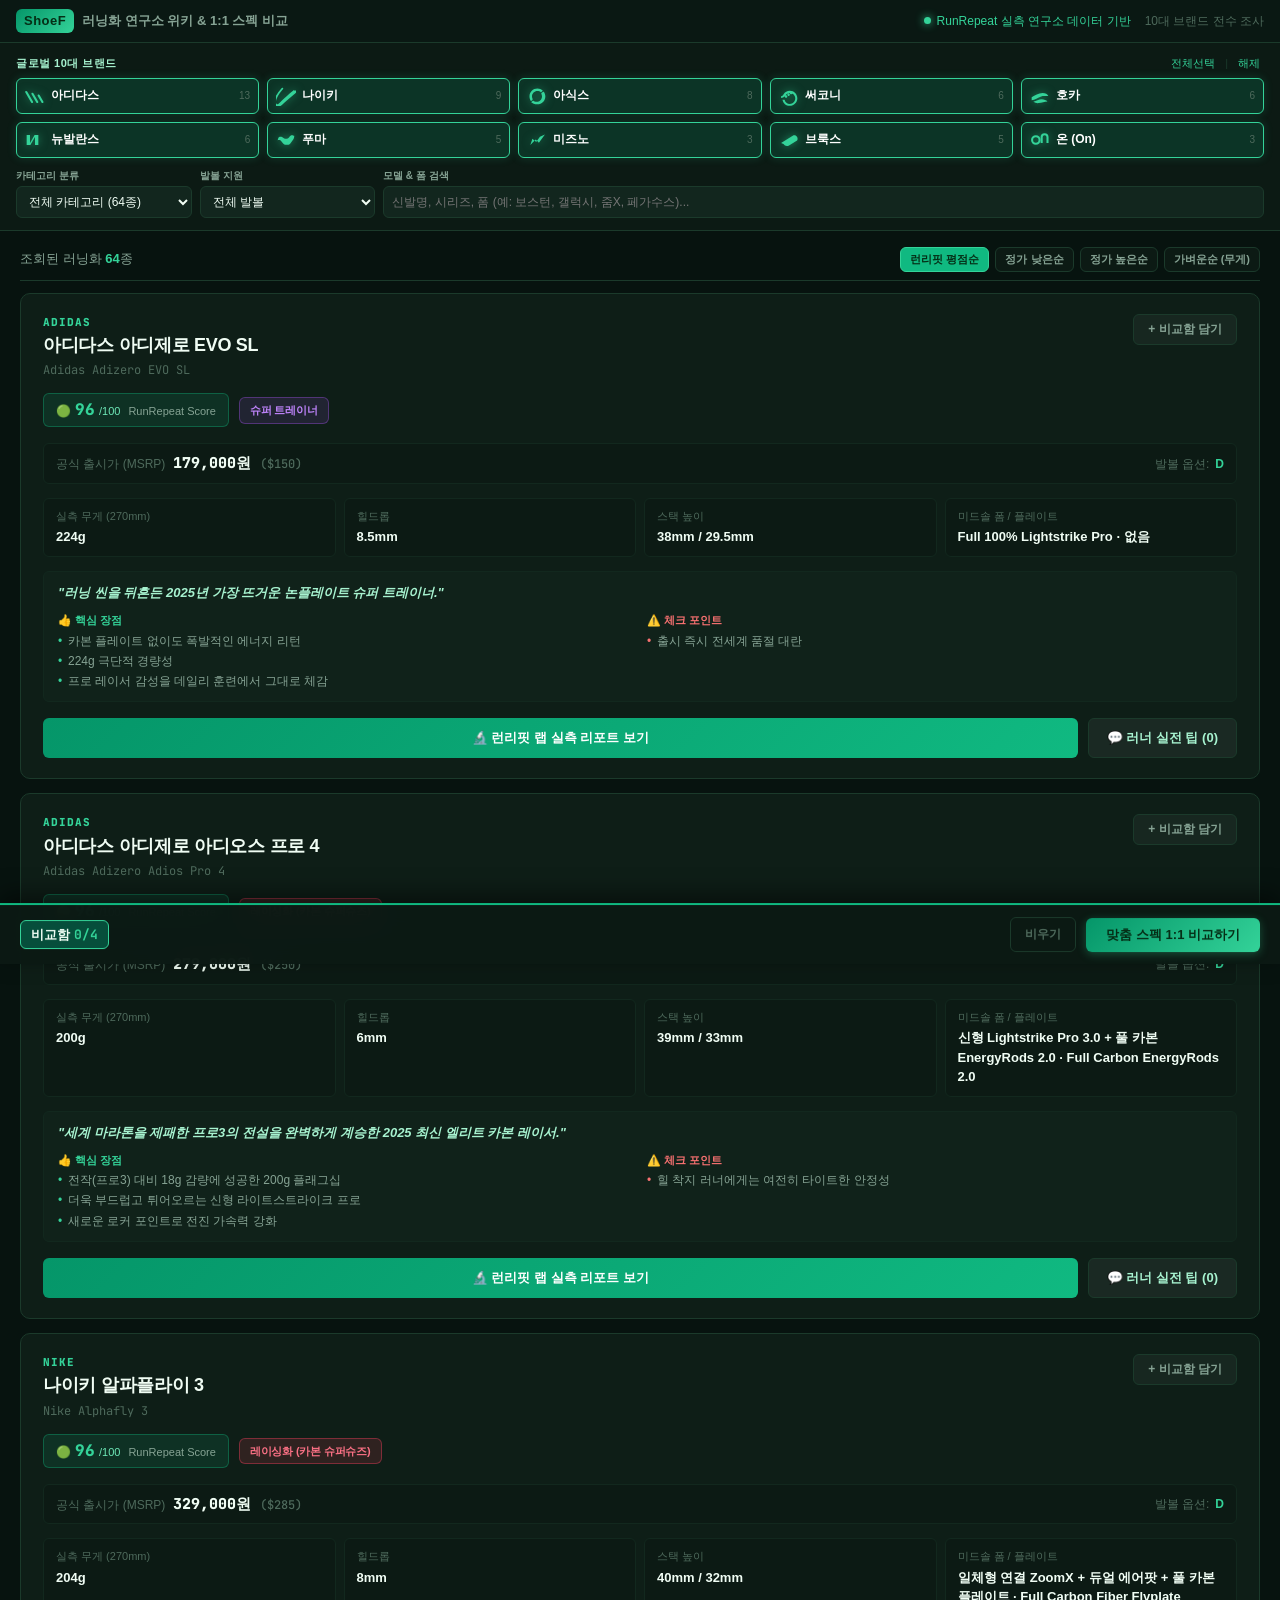
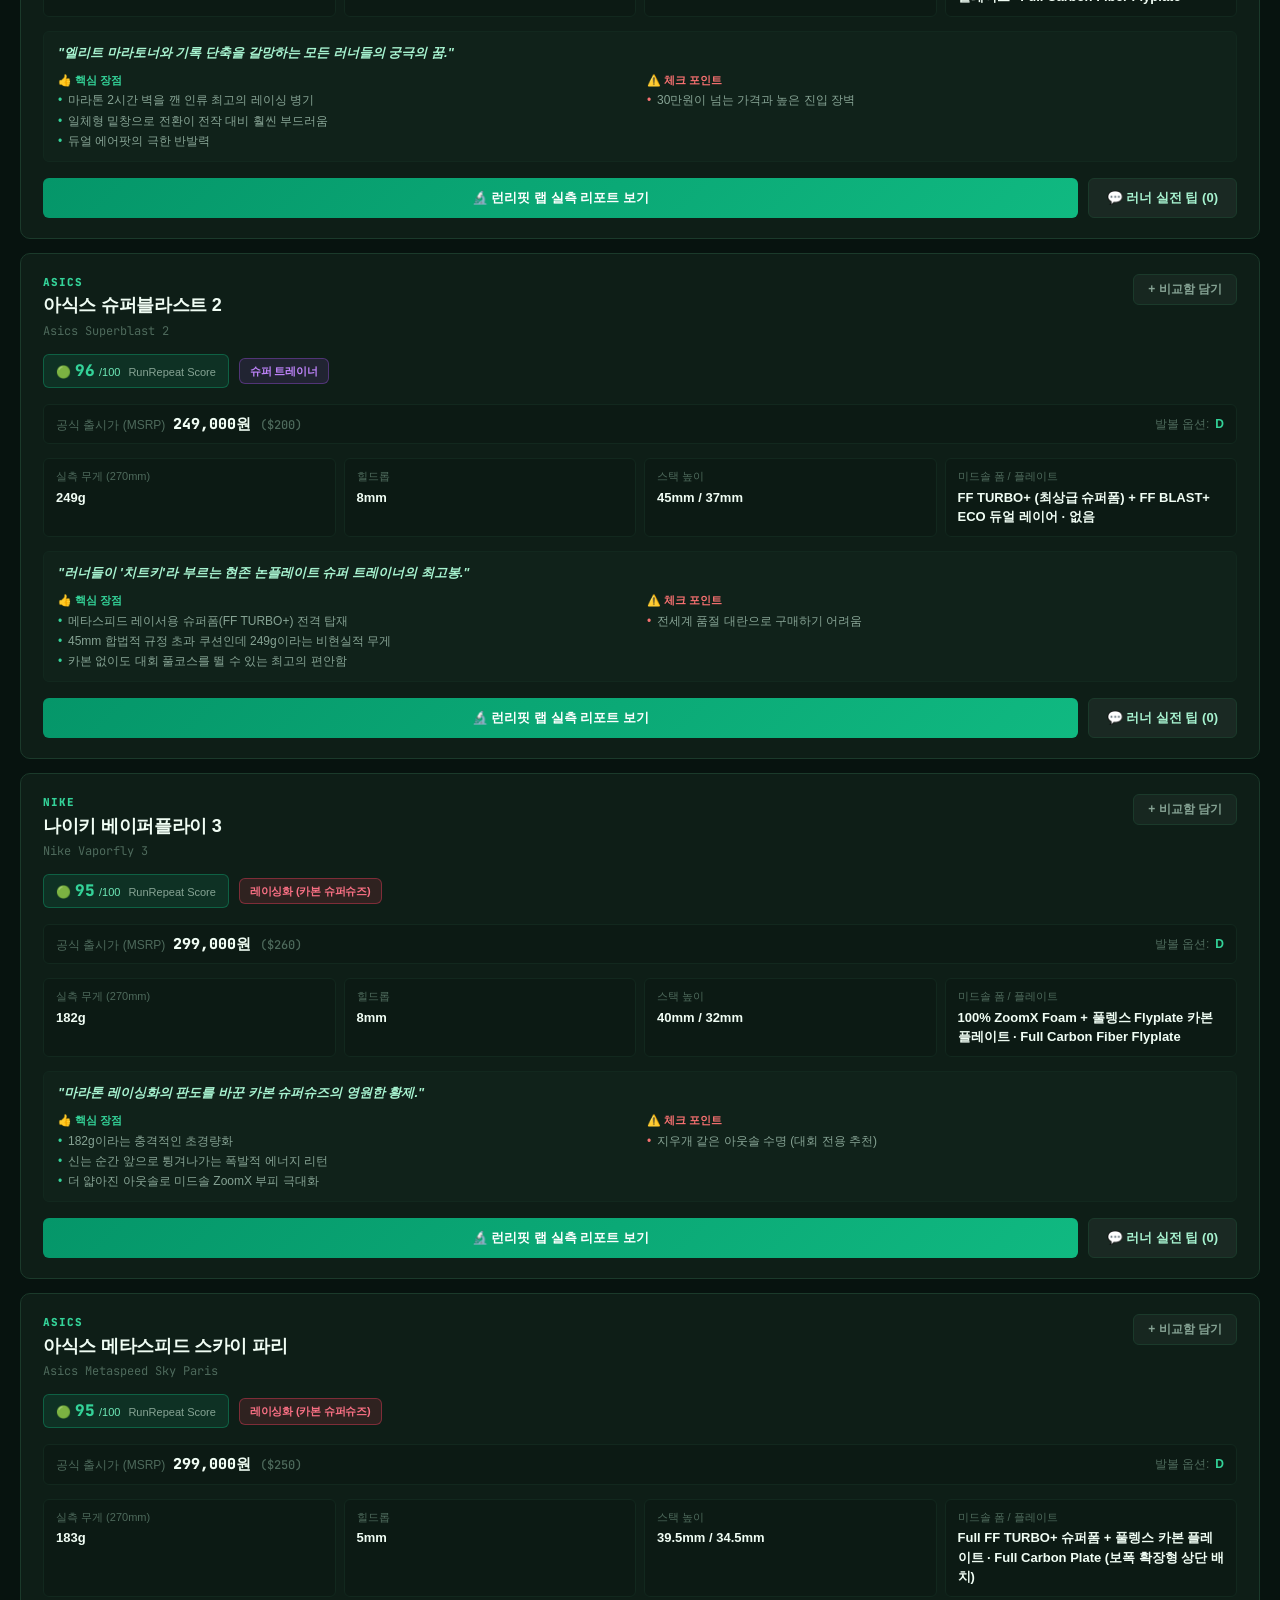
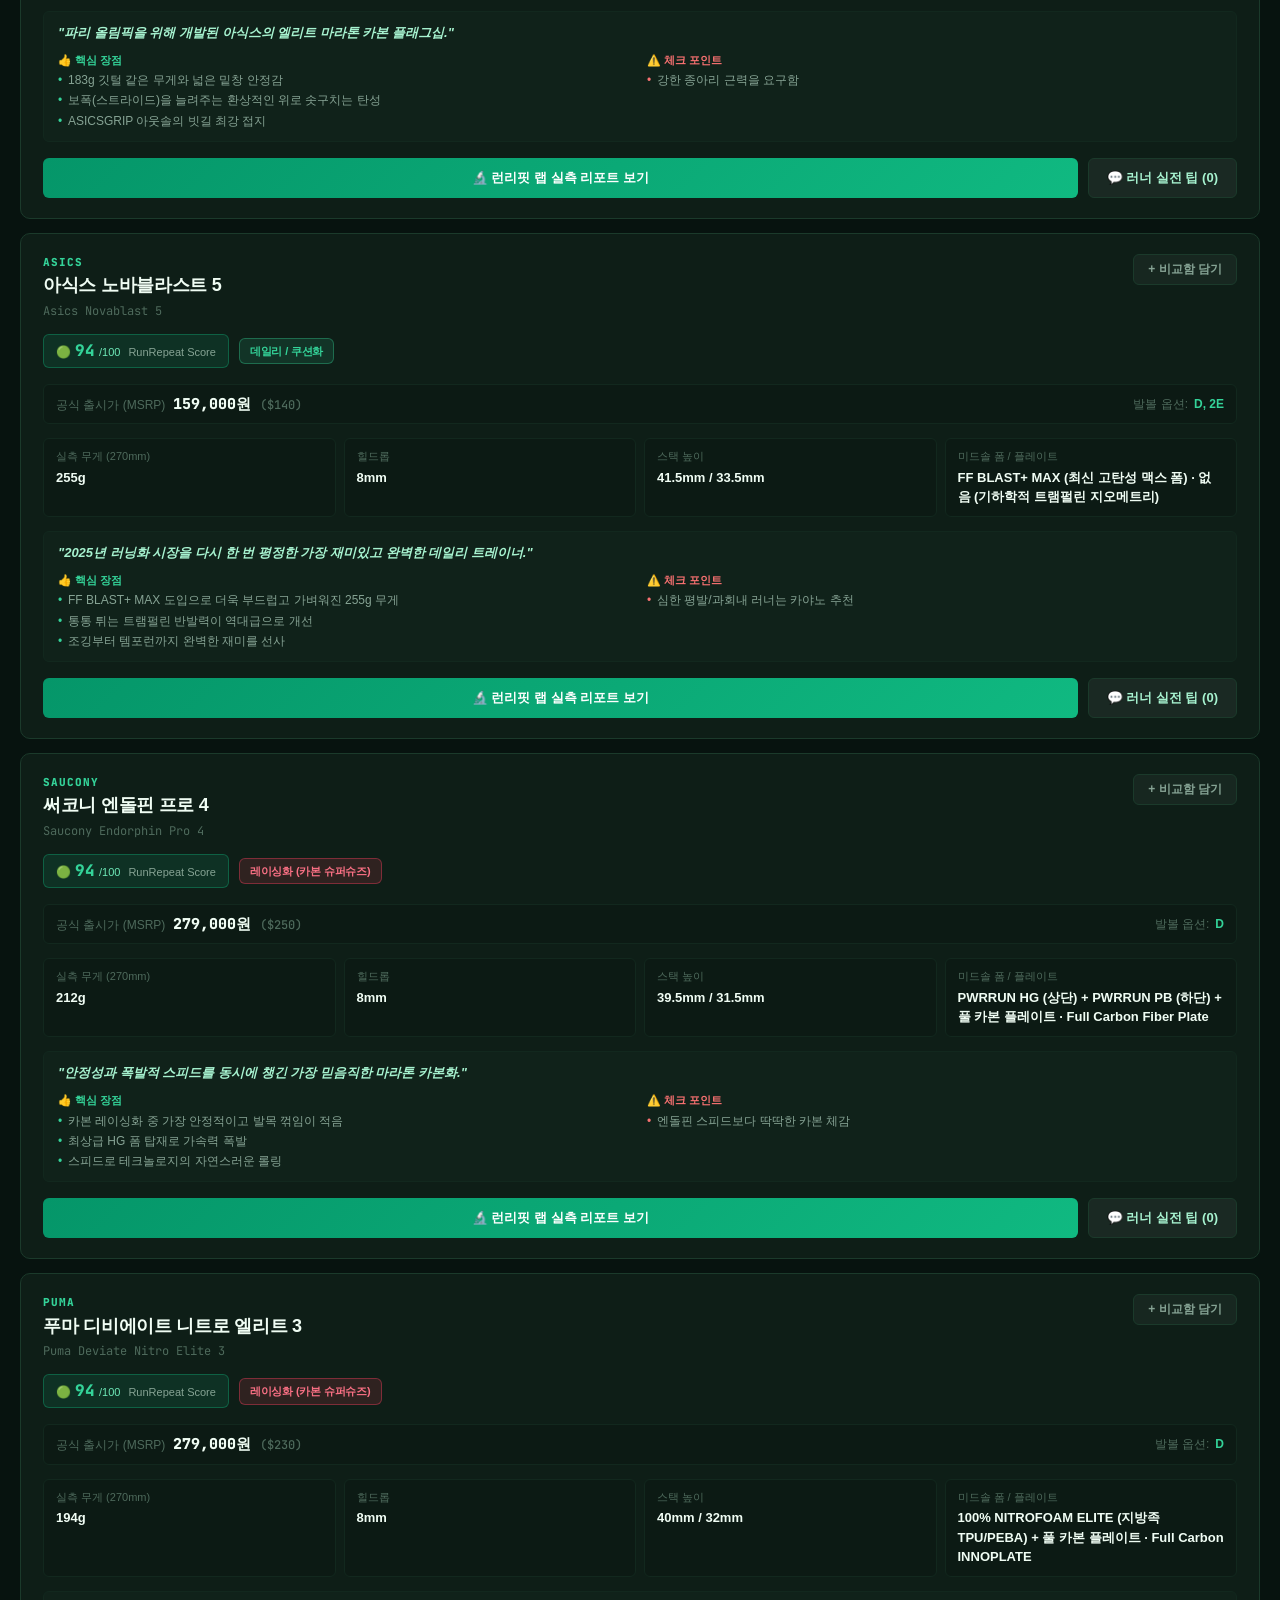
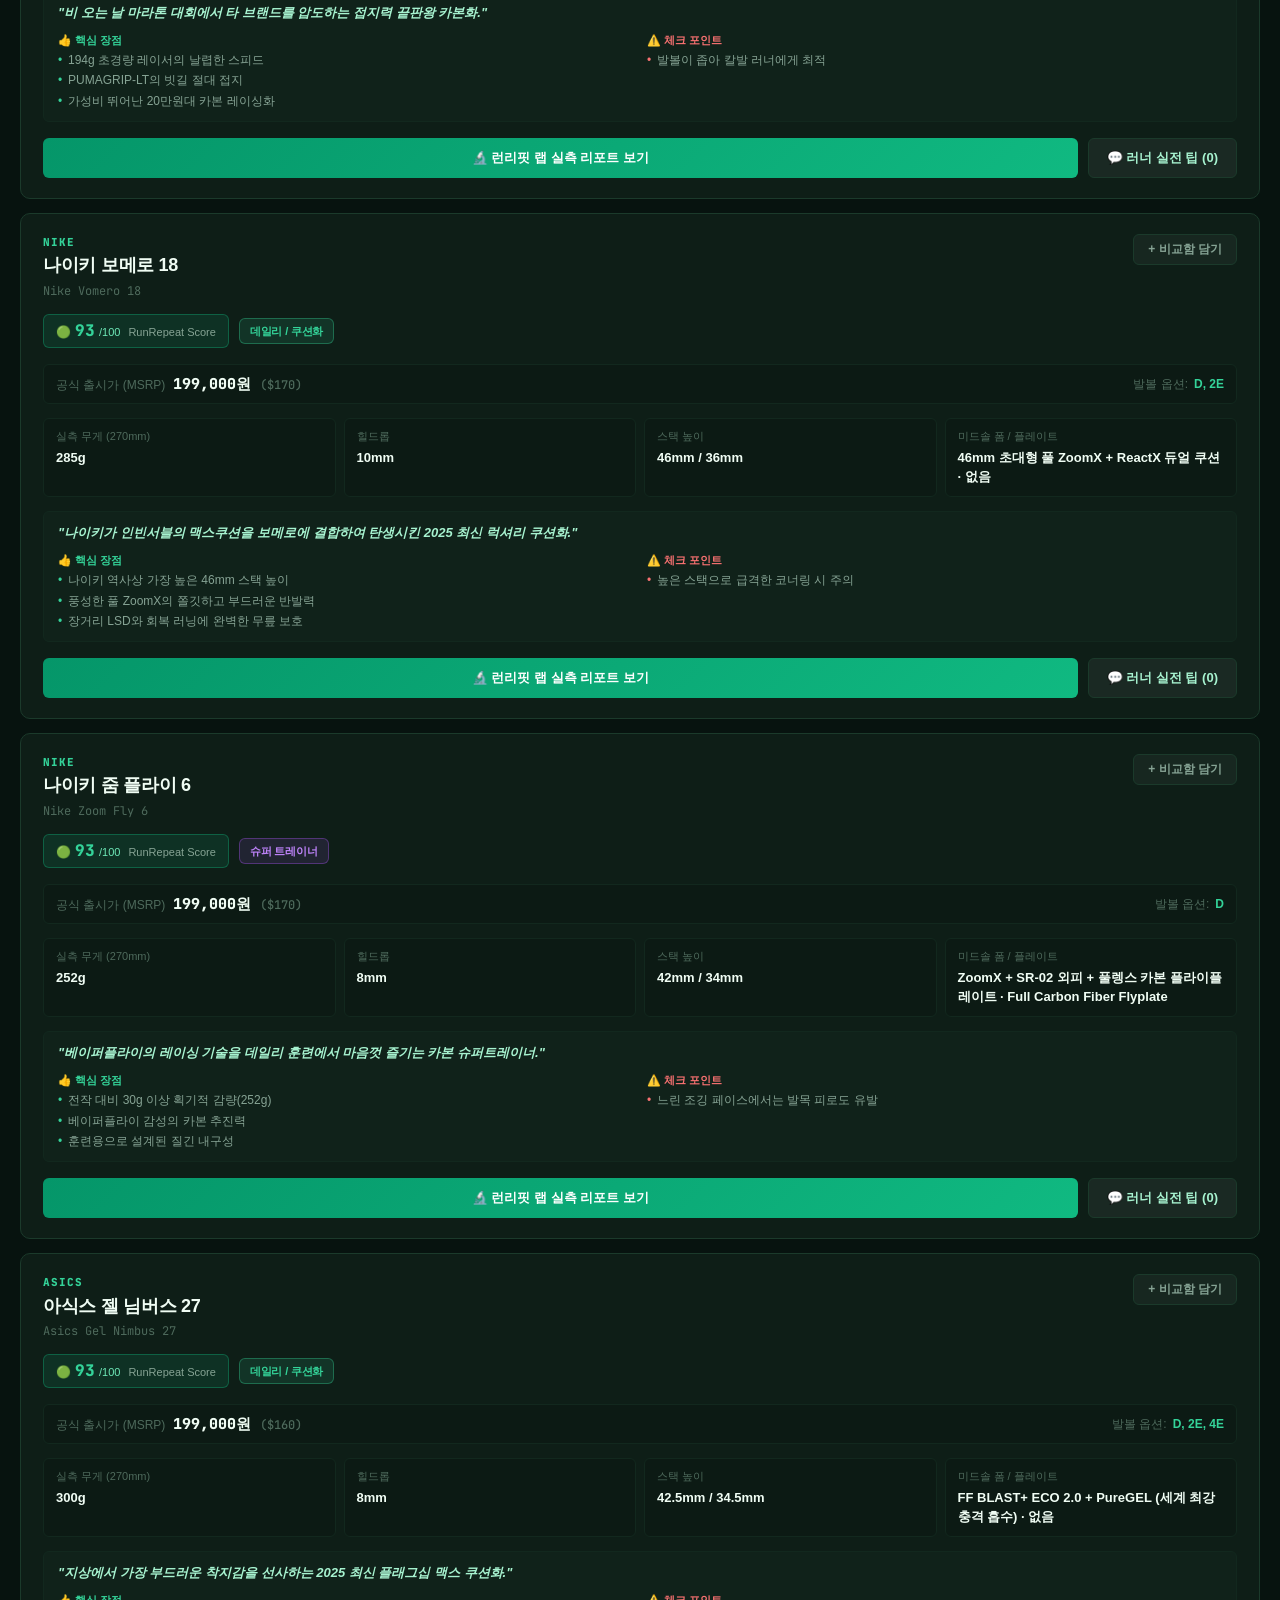
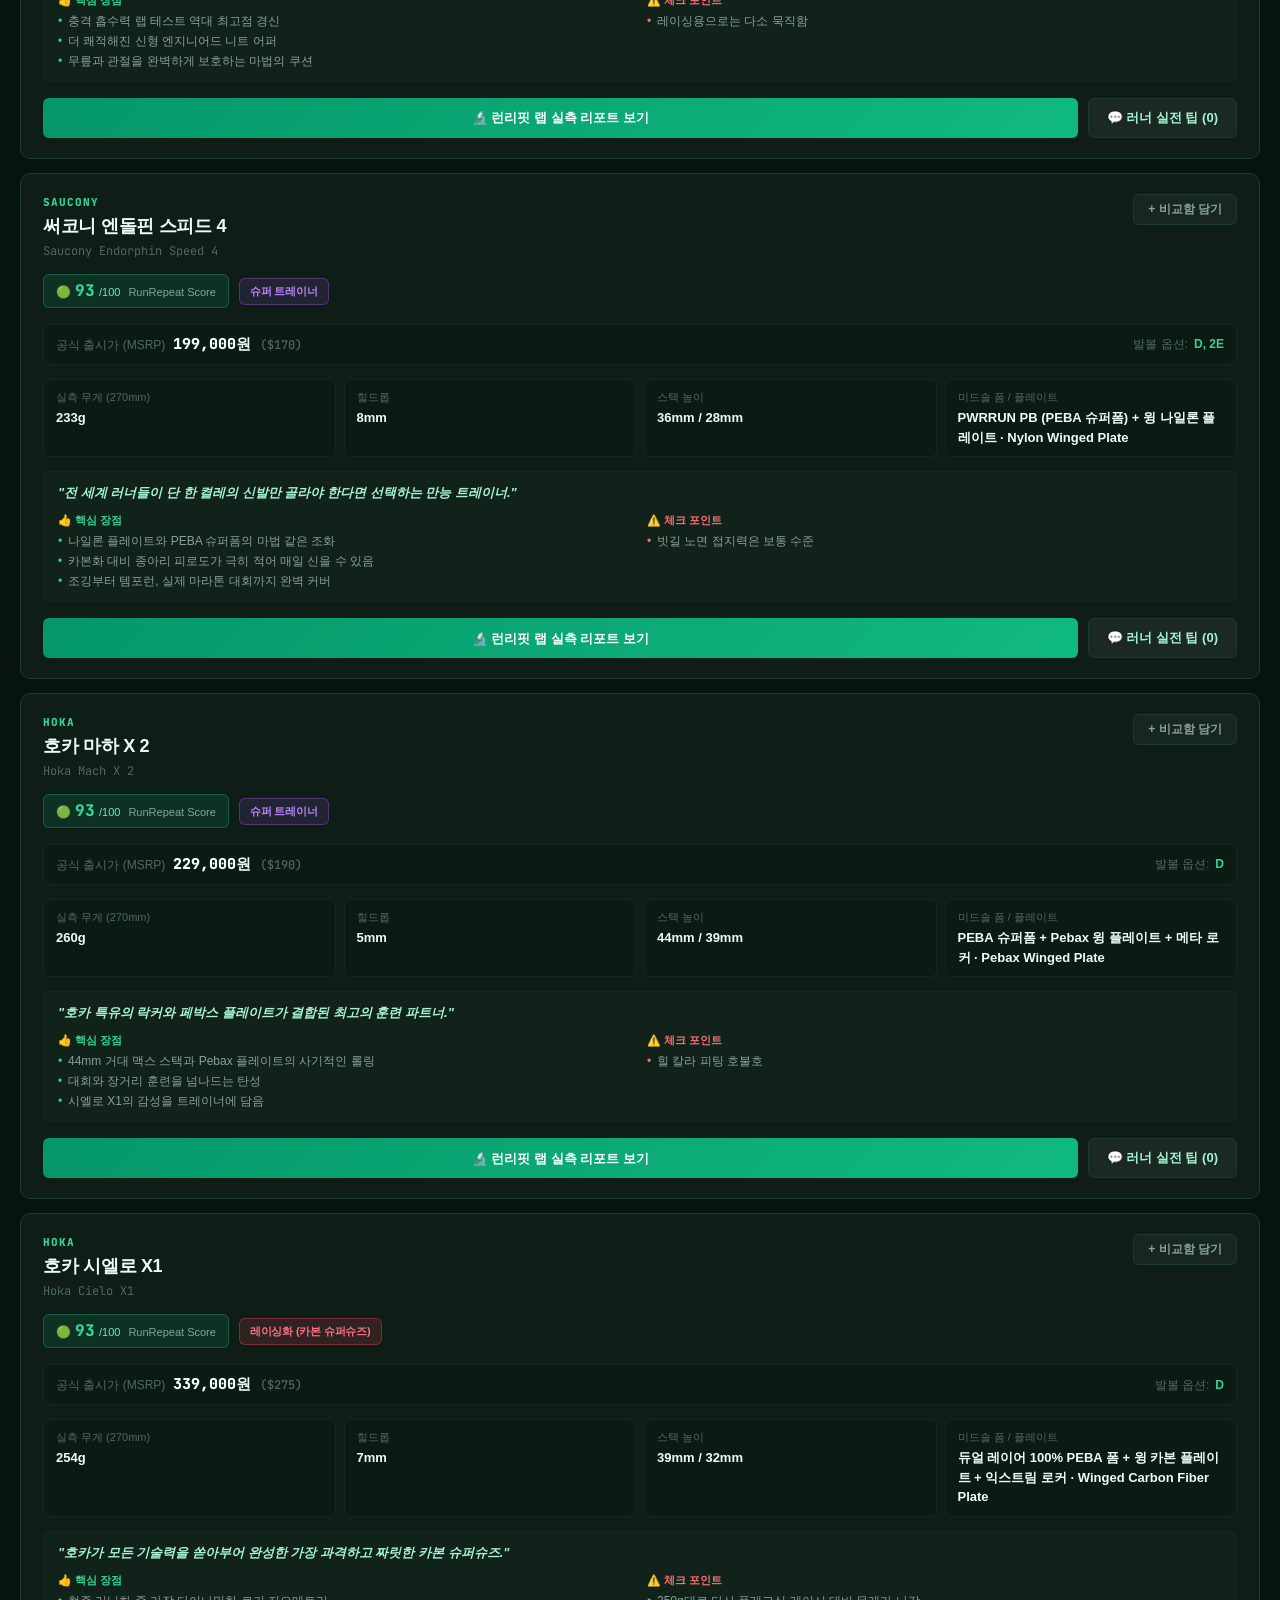
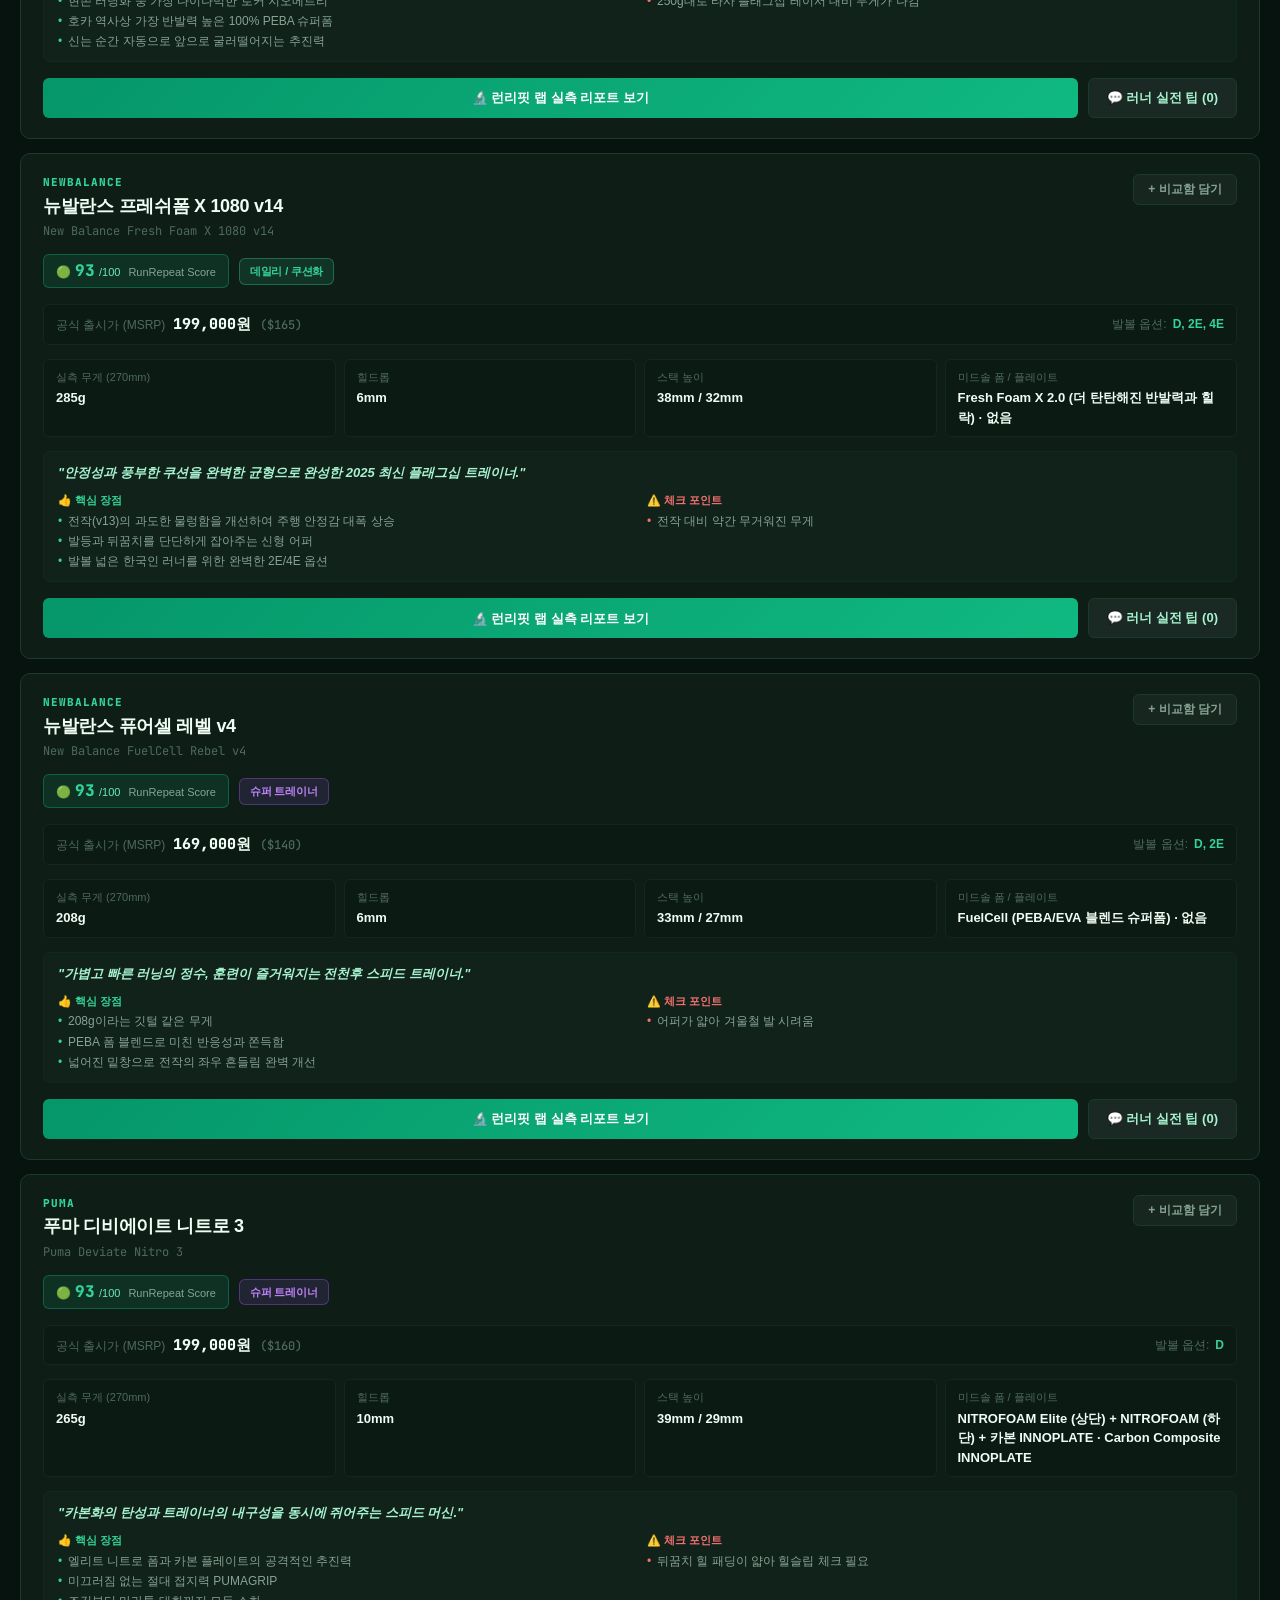
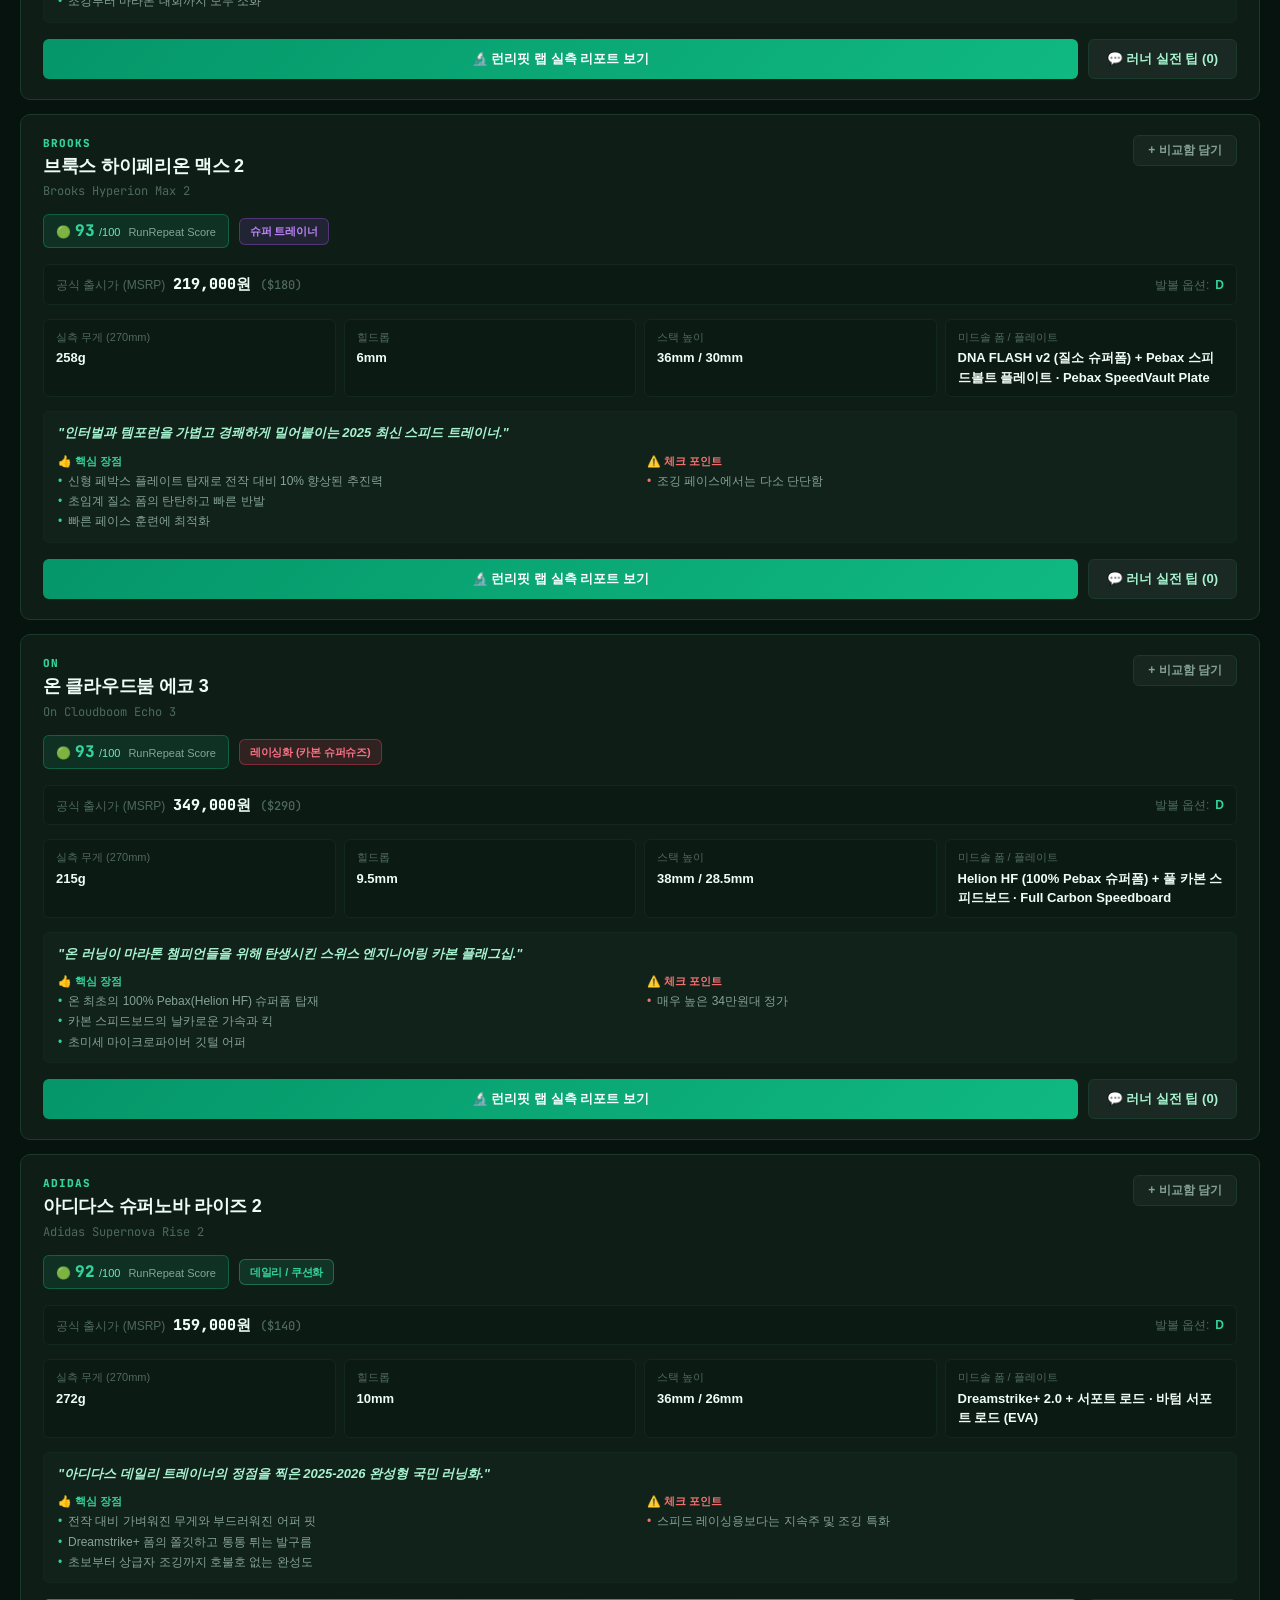
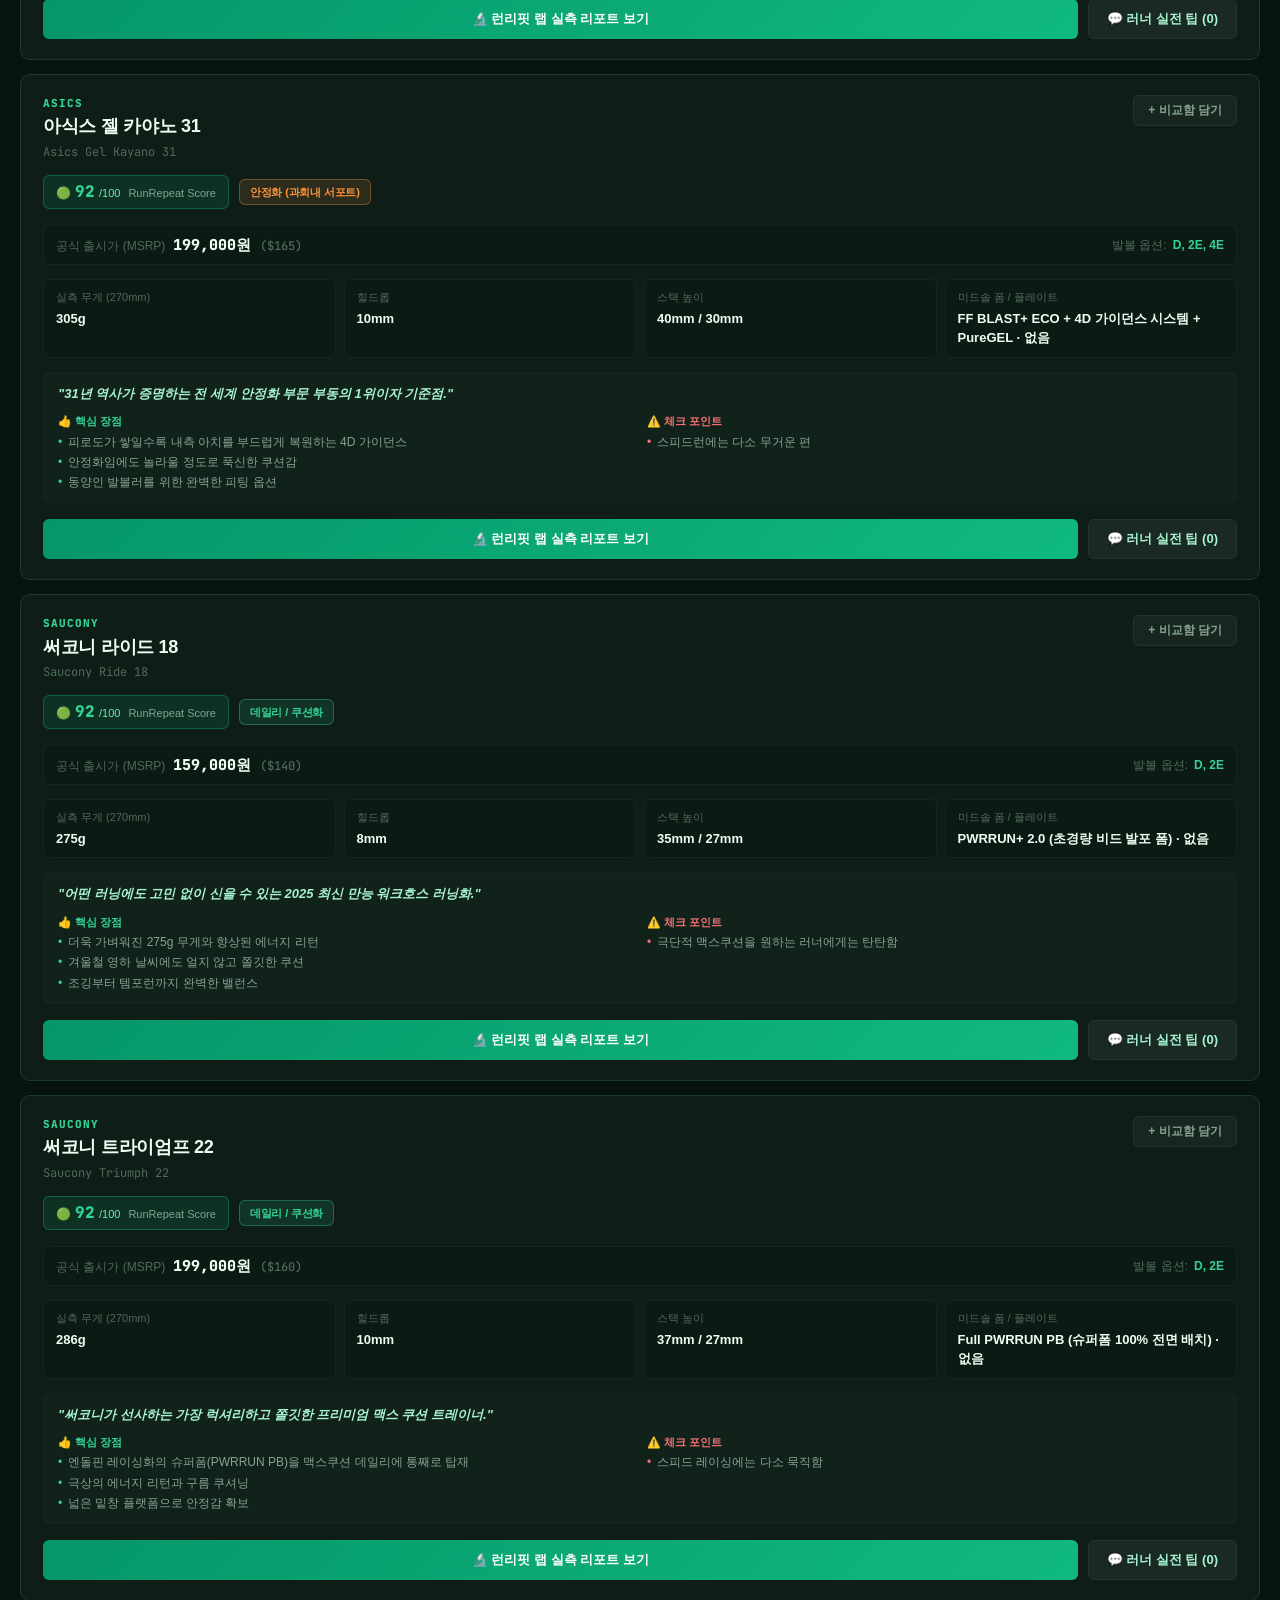
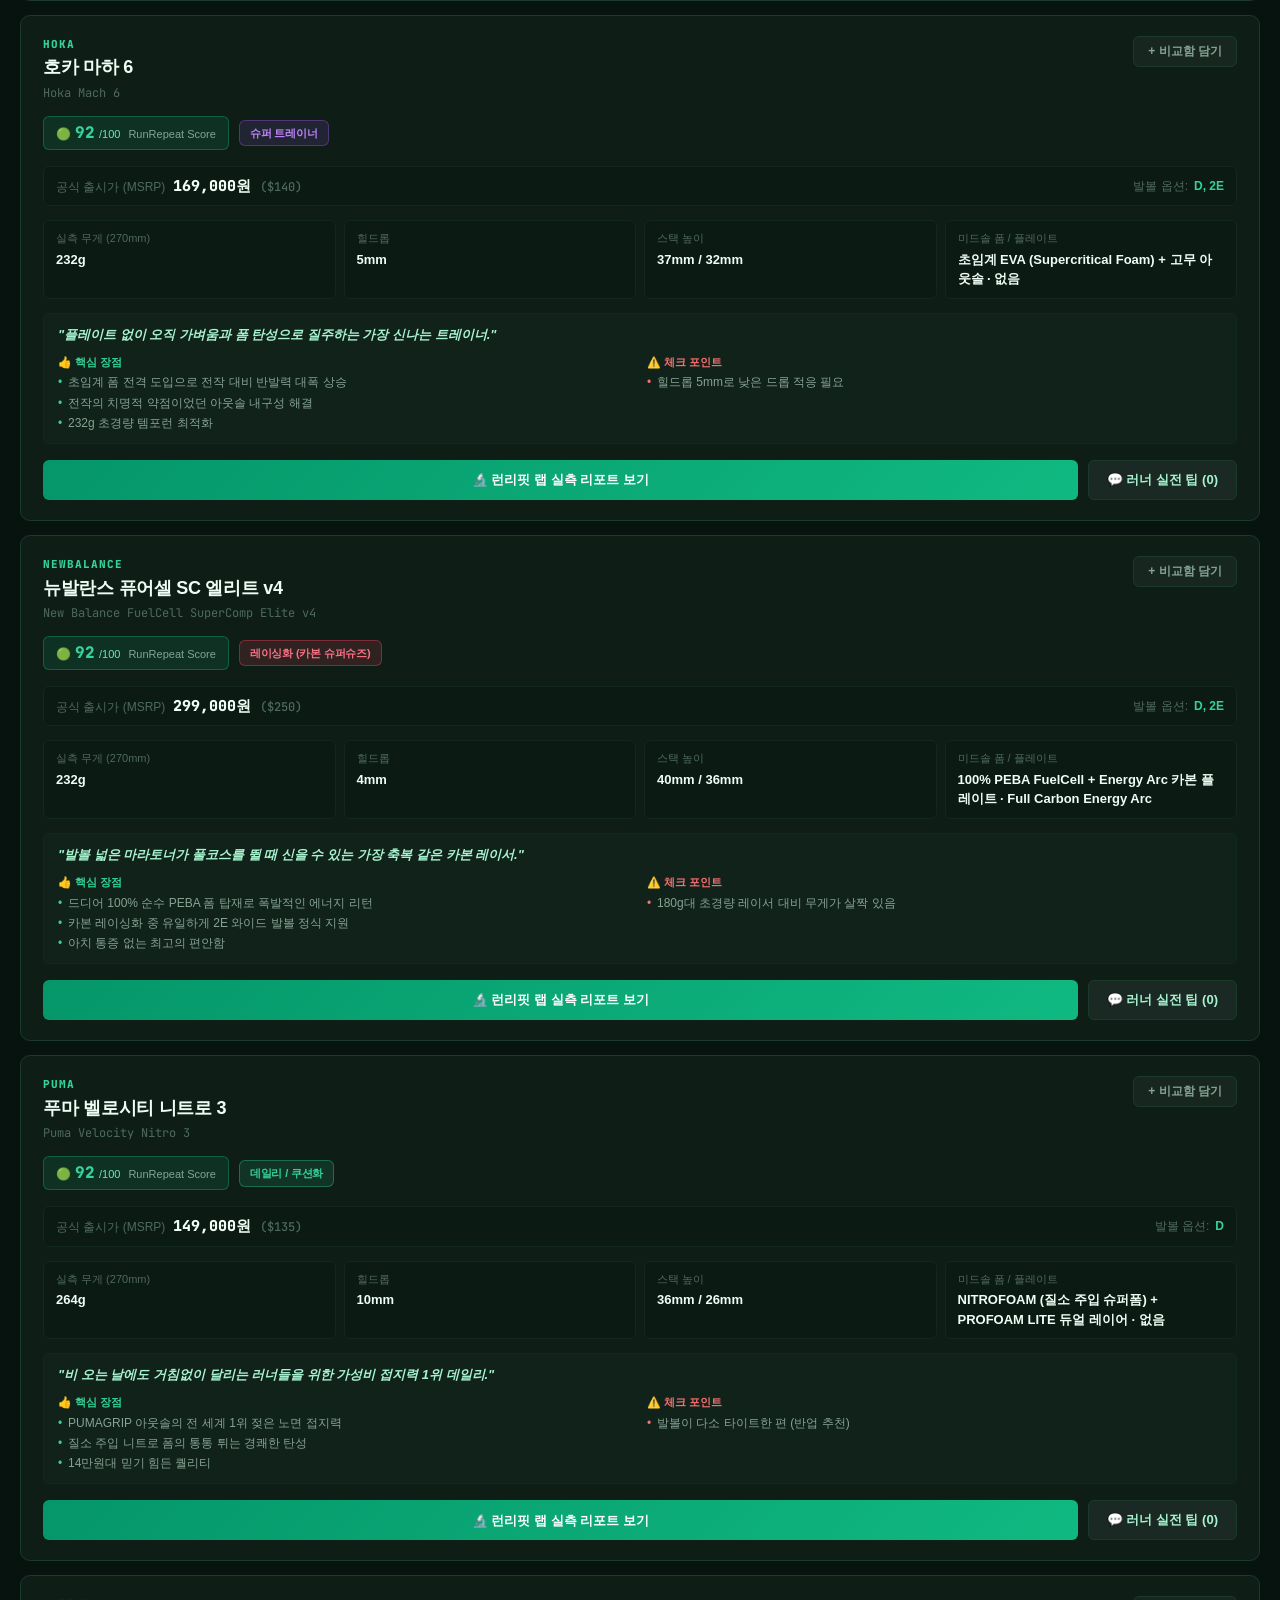
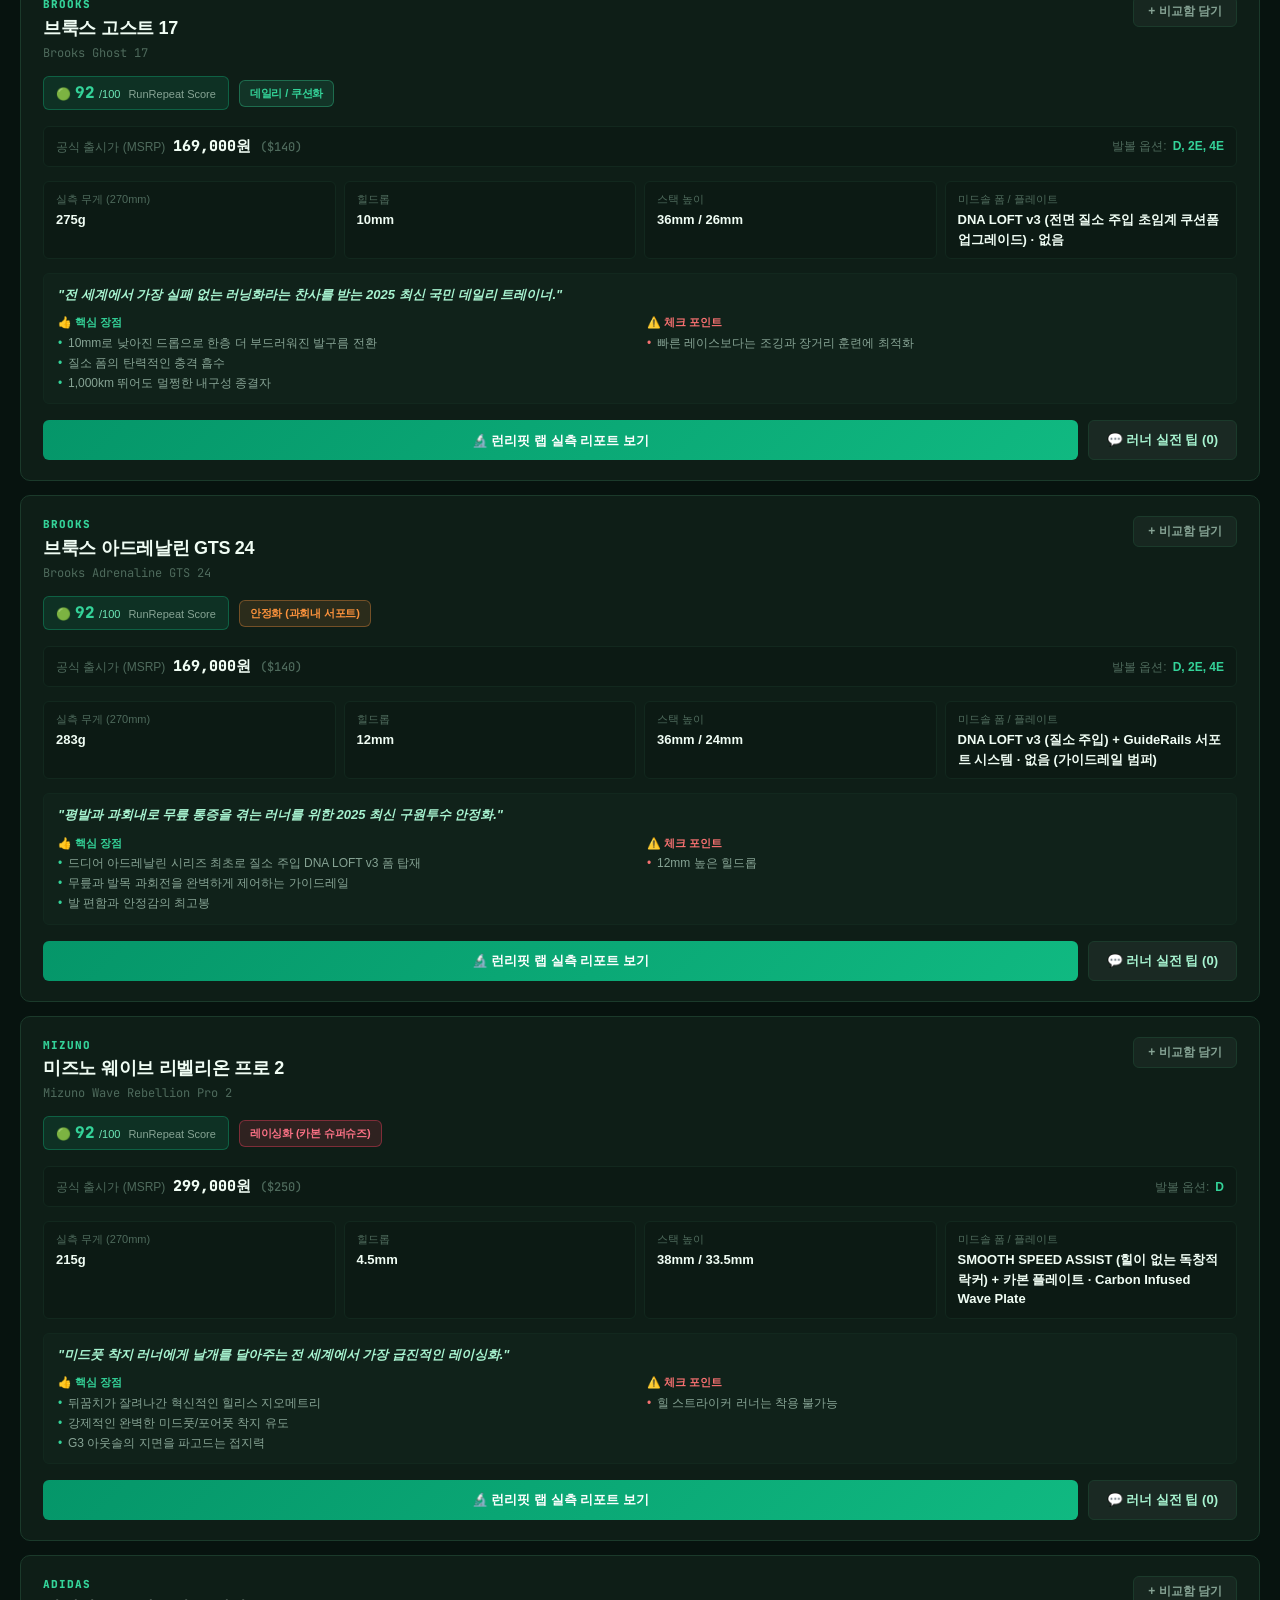
==== commit 30b574ec: "feat(shoef): format 10 brands to 5x2 grid without scroll, sync dynamic category count, expand datase" ====
--- a/index_template.html
+++ b/index_template.html
@@ -65,7 +65,7 @@
         <div class="filter-field">
           <label for="categoryFilter" class="field-label">카테고리 분류</label>
           <select id="categoryFilter" class="custom-select">
-            <option value="all">전체 카테고리 (51종)</option>
+            <option value="all">전체 카테고리</option>
             <option value="budget">🌱 가성비 입문화 (≤$100)</option>
             <option value="daily">☁️ 데일리 / 쿠션화</option>
             <option value="stability">🛡️ 안정화 (과회내 서포트)</option>
--- a/style.css
+++ b/style.css
@@ -184,17 +184,11 @@
   color: var(--border-color);
 }
 
-/* 10개 브랜드 로고 선택 그리드 */
+/* 10개 브랜드 로고 선택 그리드: 5개씩 2줄 (한눈에 10개 브랜드 직관 노출) */
 .brand-checkbox-grid {
   display: grid;
-  grid-template-columns: repeat(10, 1fr);
-  gap: 6px;
-}
-
-@media (max-width: 1200px) {
-  .brand-checkbox-grid {
-    grid-template-columns: repeat(5, 1fr);
-  }
+  grid-template-columns: repeat(5, 1fr);
+  gap: 8px;
 }
 
 .brand-logo-btn {
@@ -1130,31 +1124,30 @@
     gap: 6px;
   }
 
-  /* 브랜드 로고 바: 가로 슬라이딩 칩 */
+  /* 브랜드 로고 바: 스크롤 없이 한눈에 5개씩 2줄 (10개 브랜드 직관 노출) */
   .brand-checkbox-grid {
-    display: flex;
-    flex-wrap: nowrap;
-    overflow-x: auto;
-    gap: 5px;
-    padding-bottom: 2px;
-    -webkit-overflow-scrolling: touch;
-    scrollbar-width: none;
-  }
-  .brand-checkbox-grid::-webkit-scrollbar {
-    display: none;
+    display: grid;
+    grid-template-columns: repeat(5, 1fr);
+    gap: 4px;
+    overflow-x: visible;
   }
   .brand-logo-btn {
-    flex: 0 0 auto;
-    height: 28px;
-    padding: 2px 7px;
-    gap: 4px;
+    flex-direction: column;
+    height: auto;
+    padding: 5px 2px;
+    gap: 2px;
+    min-width: 0;
   }
   .brand-logo-icon {
-    width: 16px;
-    height: 16px;
+    width: 18px;
+    height: 18px;
   }
   .brand-logo-name {
-    font-size: 11px;
+    font-size: 10px;
+    letter-spacing: -0.6px;
+    white-space: nowrap;
+    overflow: hidden;
+    text-overflow: ellipsis;
   }
   .brand-logo-count {
     display: none;
@@ -2100,6 +2093,90 @@
    5. 가로 360px 모바일 완벽 대응 (오버플로우 0건)
    ========================================================================== */
 @media (max-width: 600px) {
+  html, body {
+    overflow-x: hidden;
+    max-width: 100vw;
+  }
+
+  .control-panel {
+    padding: 10px 8px;
+  }
+
+  .main-content {
+    padding: 12px 8px;
+  }
+
+  /* 10대 브랜드 5개씩 2줄 (스크롤 0건, 360px 한눈에 직관 노출) */
+  .brand-checkbox-grid {
+    display: grid;
+    grid-template-columns: repeat(5, minmax(0, 1fr));
+    gap: 4px;
+    width: 100%;
+  }
+
+  .brand-logo-btn {
+    flex-direction: column;
+    padding: 6px 2px;
+    gap: 3px;
+    height: auto;
+    min-height: 48px;
+    min-width: 0;
+    width: 100%;
+  }
+
+  .brand-logo-icon {
+    width: 18px;
+    height: 18px;
+  }
+
+  .brand-logo-name {
+    font-size: 10px;
+    font-weight: 600;
+    letter-spacing: -0.5px;
+    text-align: center;
+    white-space: nowrap;
+    overflow: hidden;
+    text-overflow: ellipsis;
+    max-width: 100%;
+  }
+
+  .brand-logo-count {
+    display: none;
+  }
+
+  /* 콤팩트 툴바 모바일 최적화 */
+  .filter-row {
+    display: grid;
+    grid-template-columns: 1fr 1fr;
+    gap: 6px;
+  }
+
+  .search-field {
+    grid-column: 1 / -1;
+    min-width: 0;
+  }
+
+  /* 결과 바 & 4대 정렬 버튼 2x2 그리드 */
+  .results-bar {
+    flex-direction: column;
+    align-items: flex-start;
+    gap: 8px;
+  }
+
+  .sort-controls {
+    width: 100%;
+    display: grid;
+    grid-template-columns: repeat(2, 1fr);
+    gap: 6px;
+  }
+
+  .sort-btn {
+    text-align: center;
+    padding: 7px 4px;
+    font-size: 11px;
+    justify-content: center;
+  }
+
   .shoe-wiki-card {
     padding: 14px 12px;
     gap: 10px;
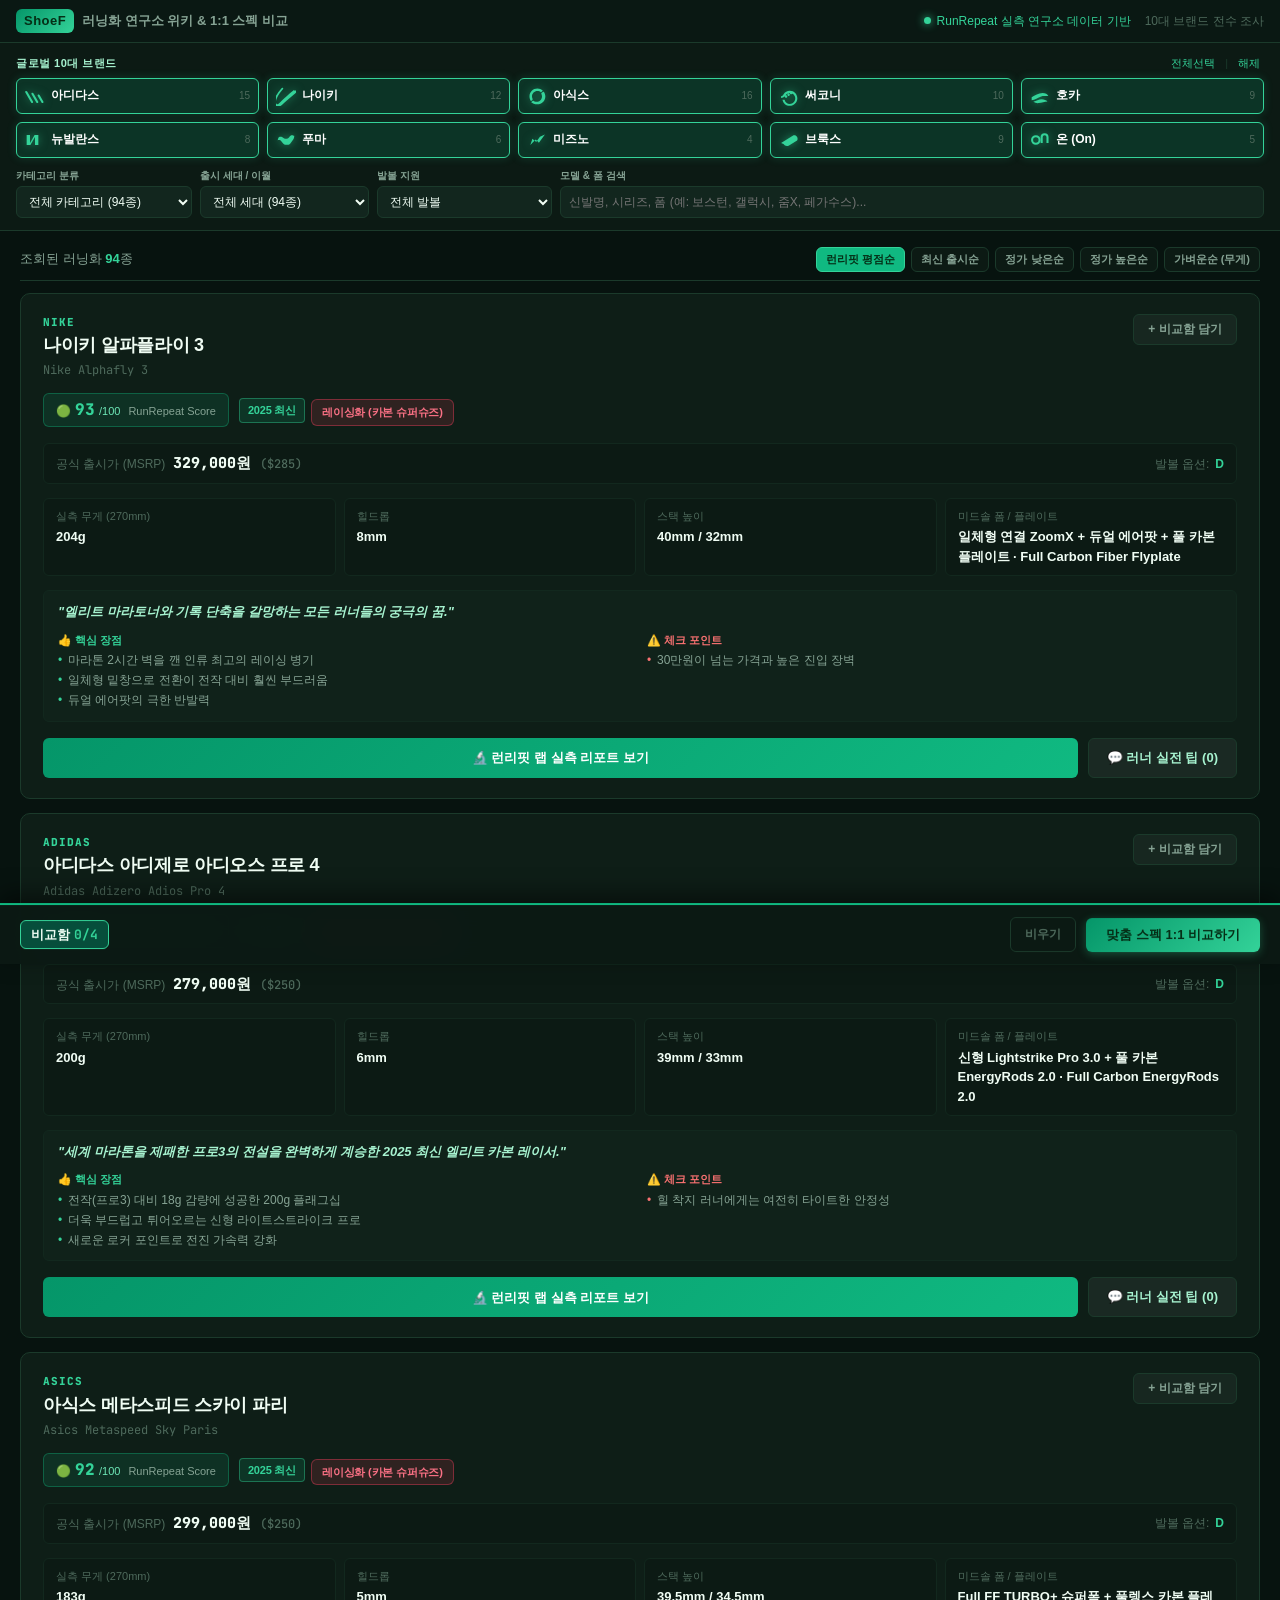
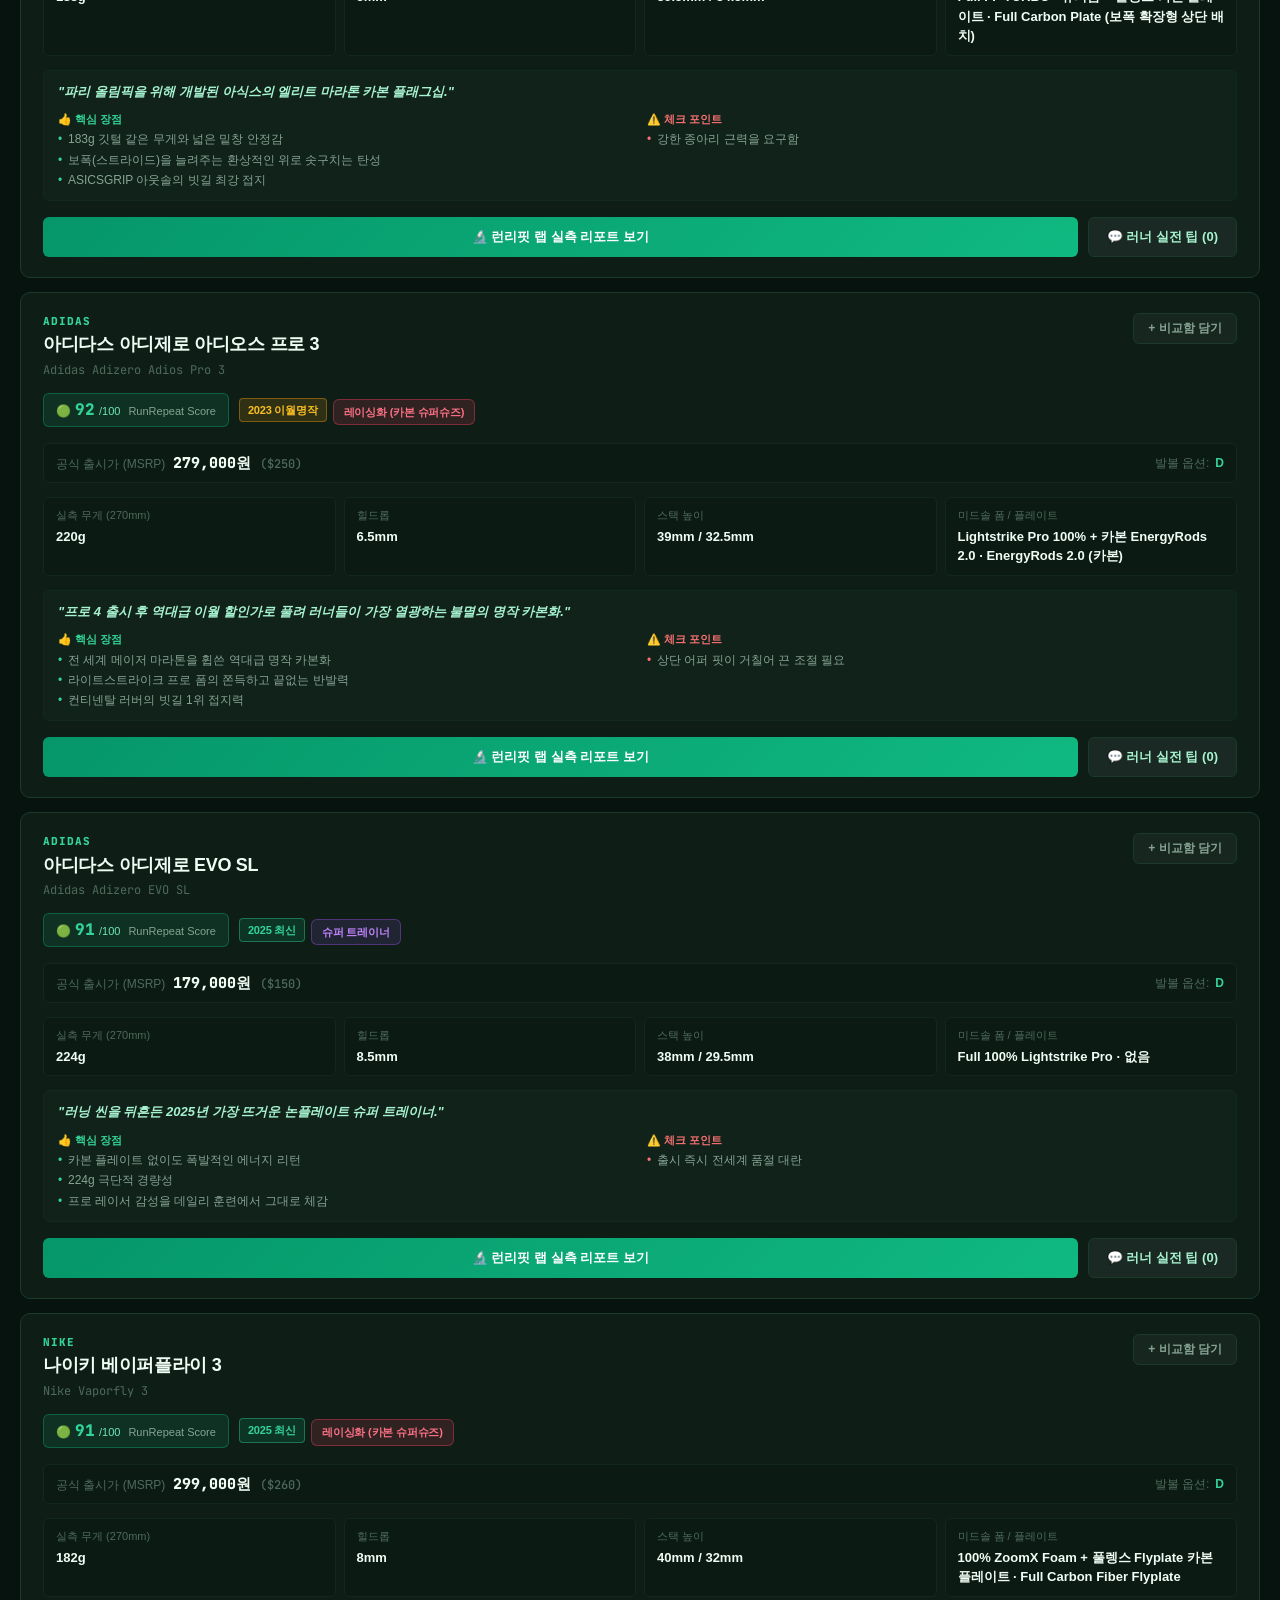
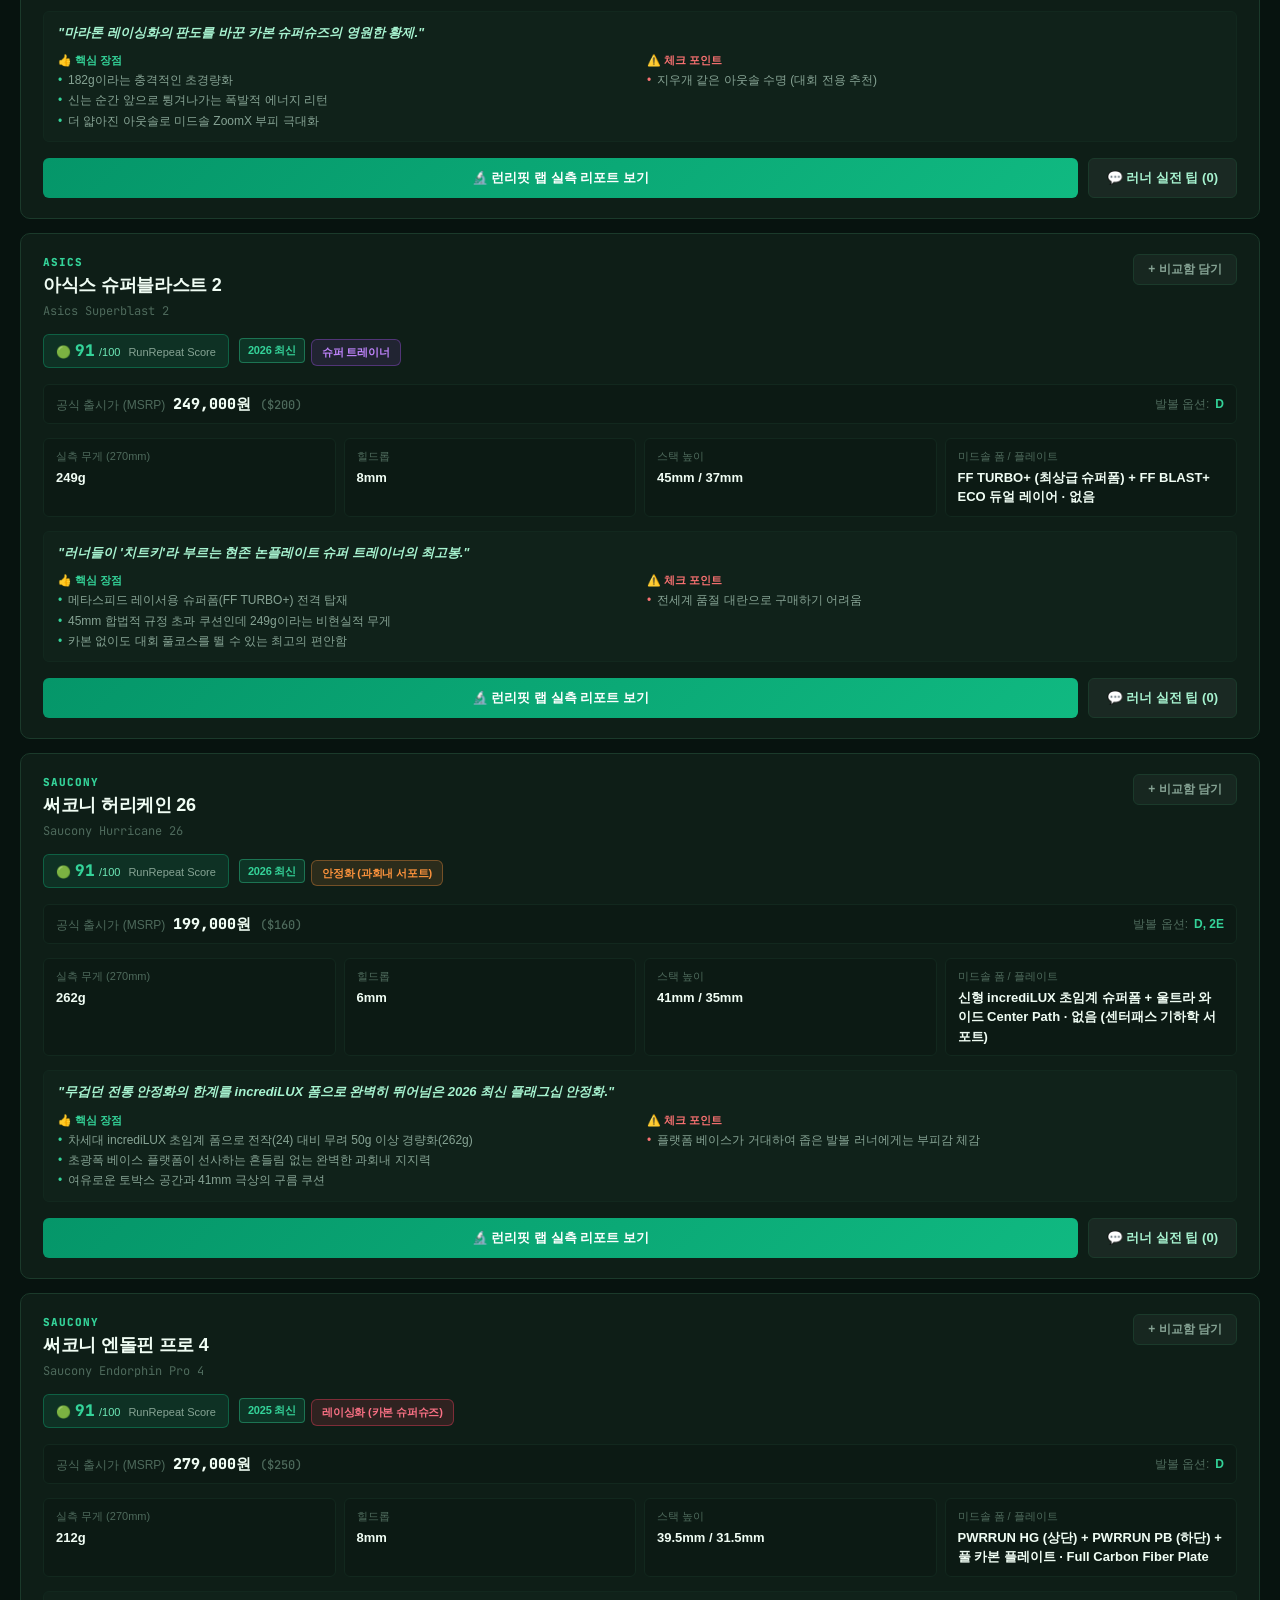
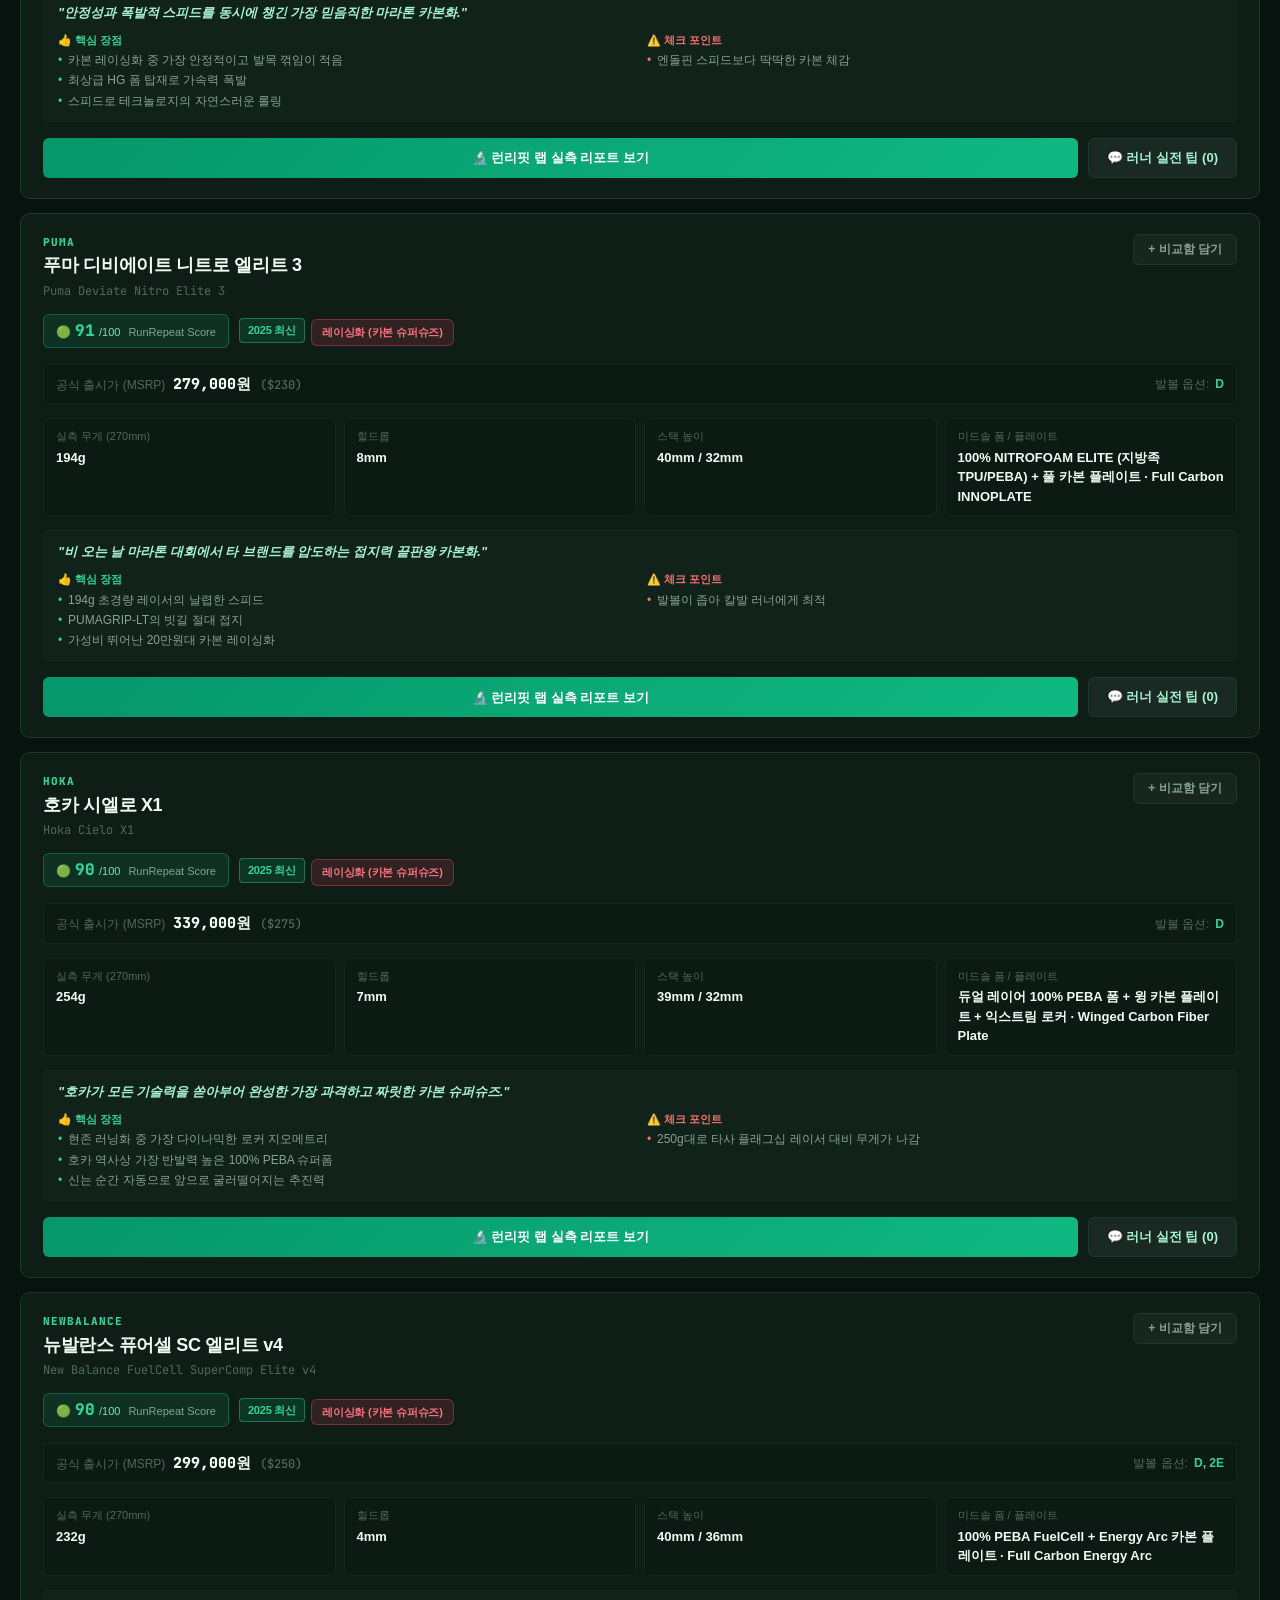
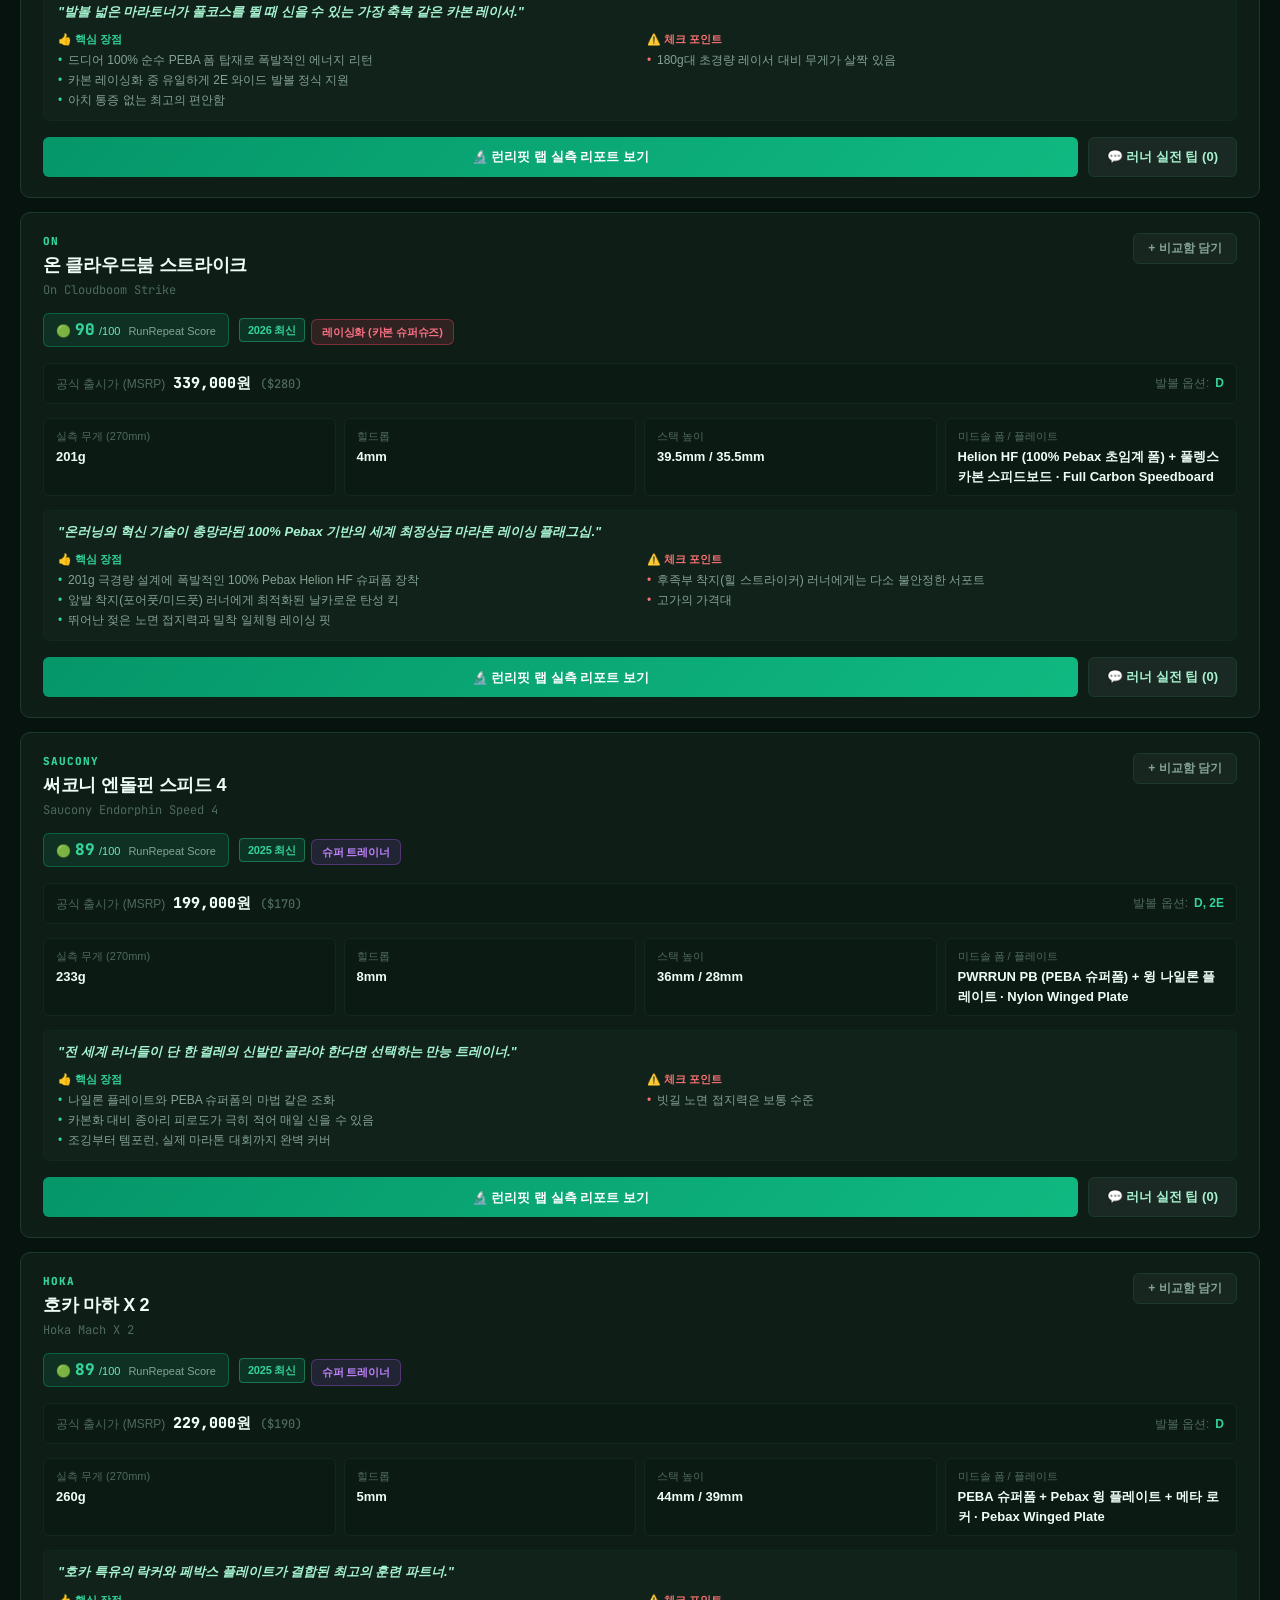
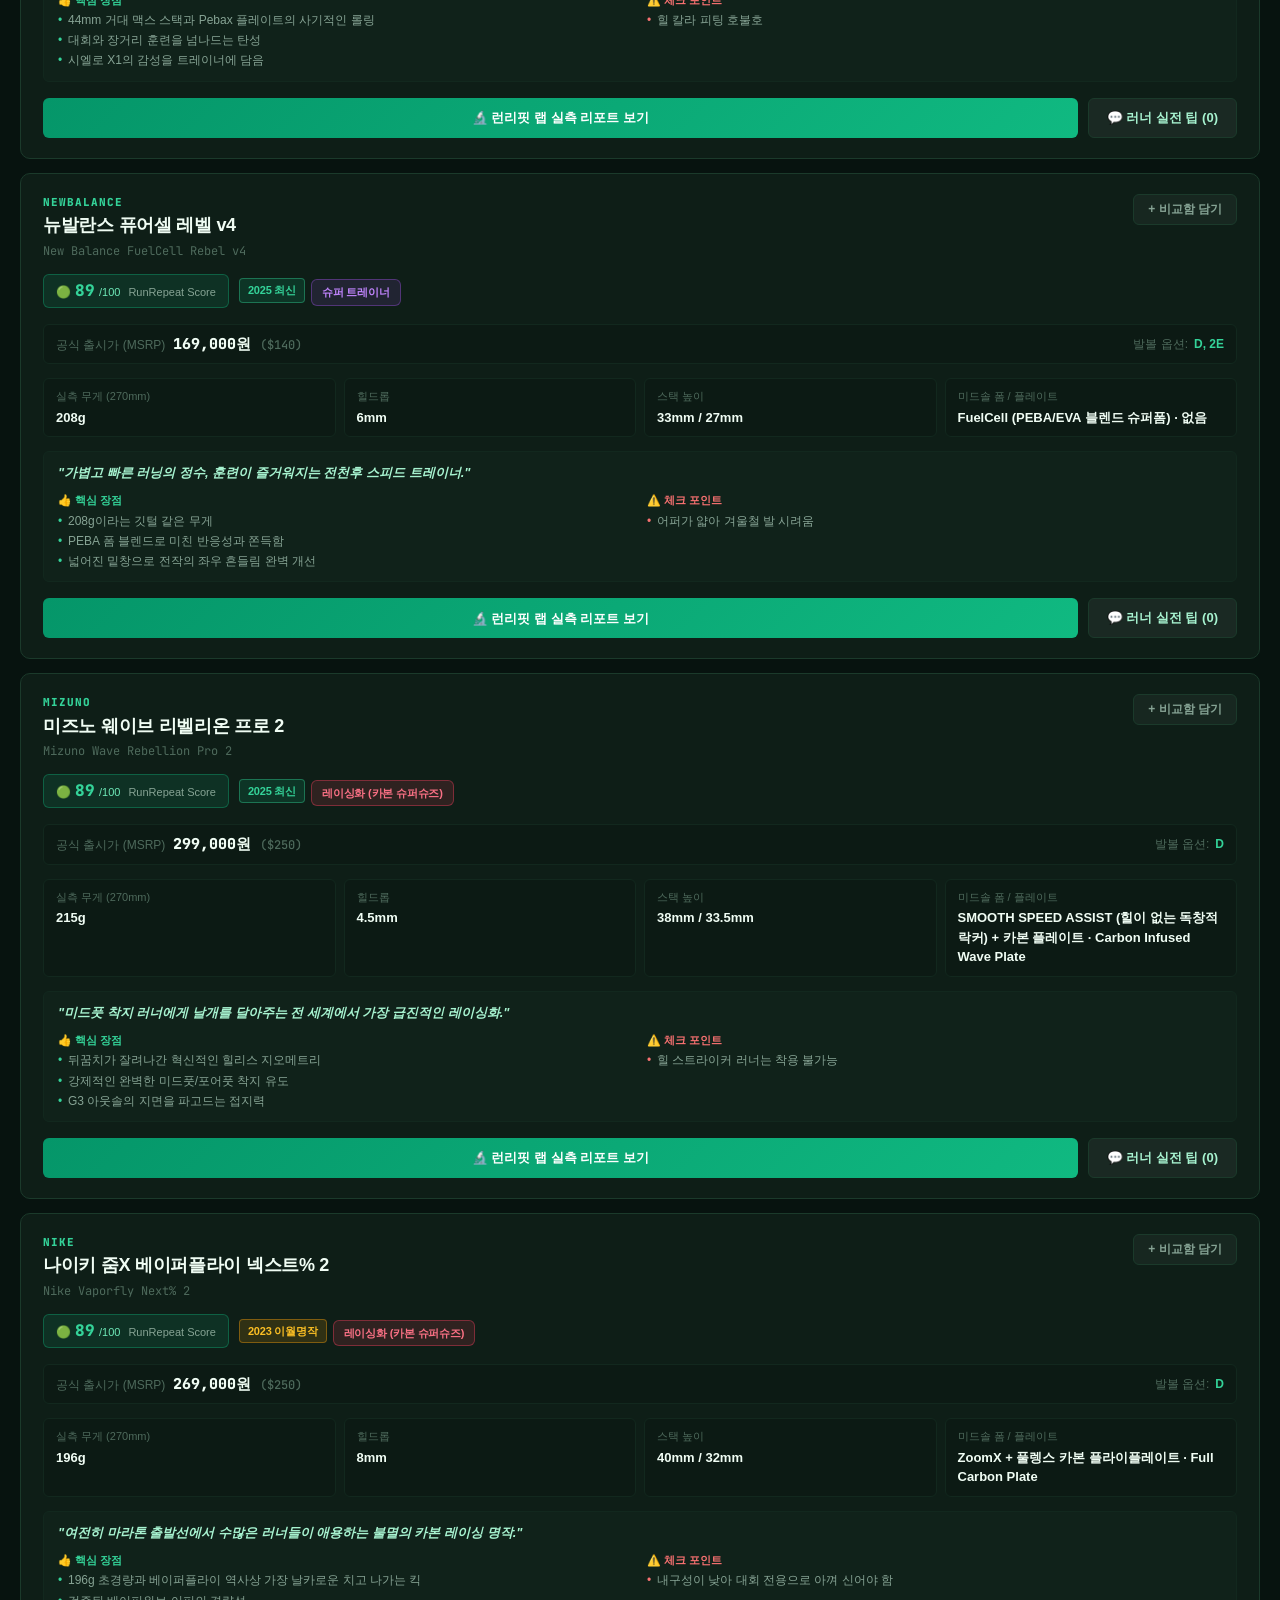
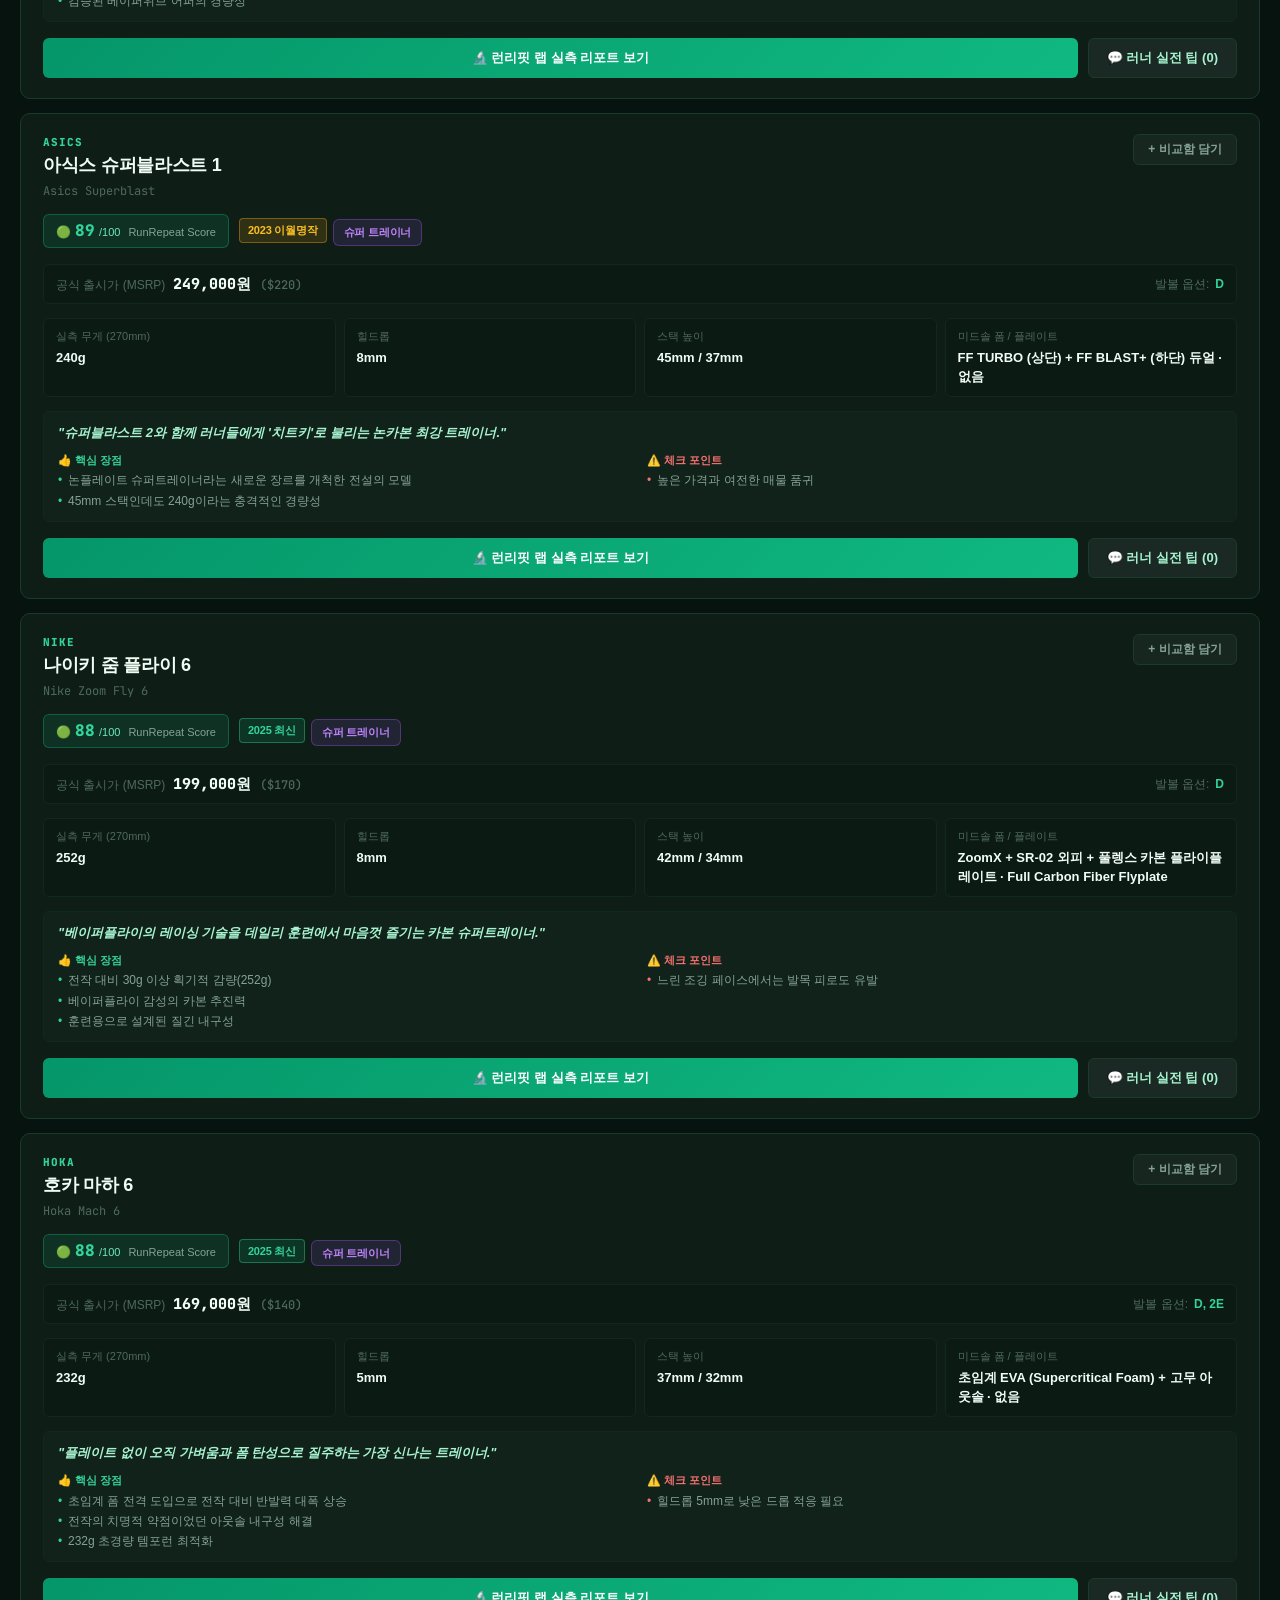
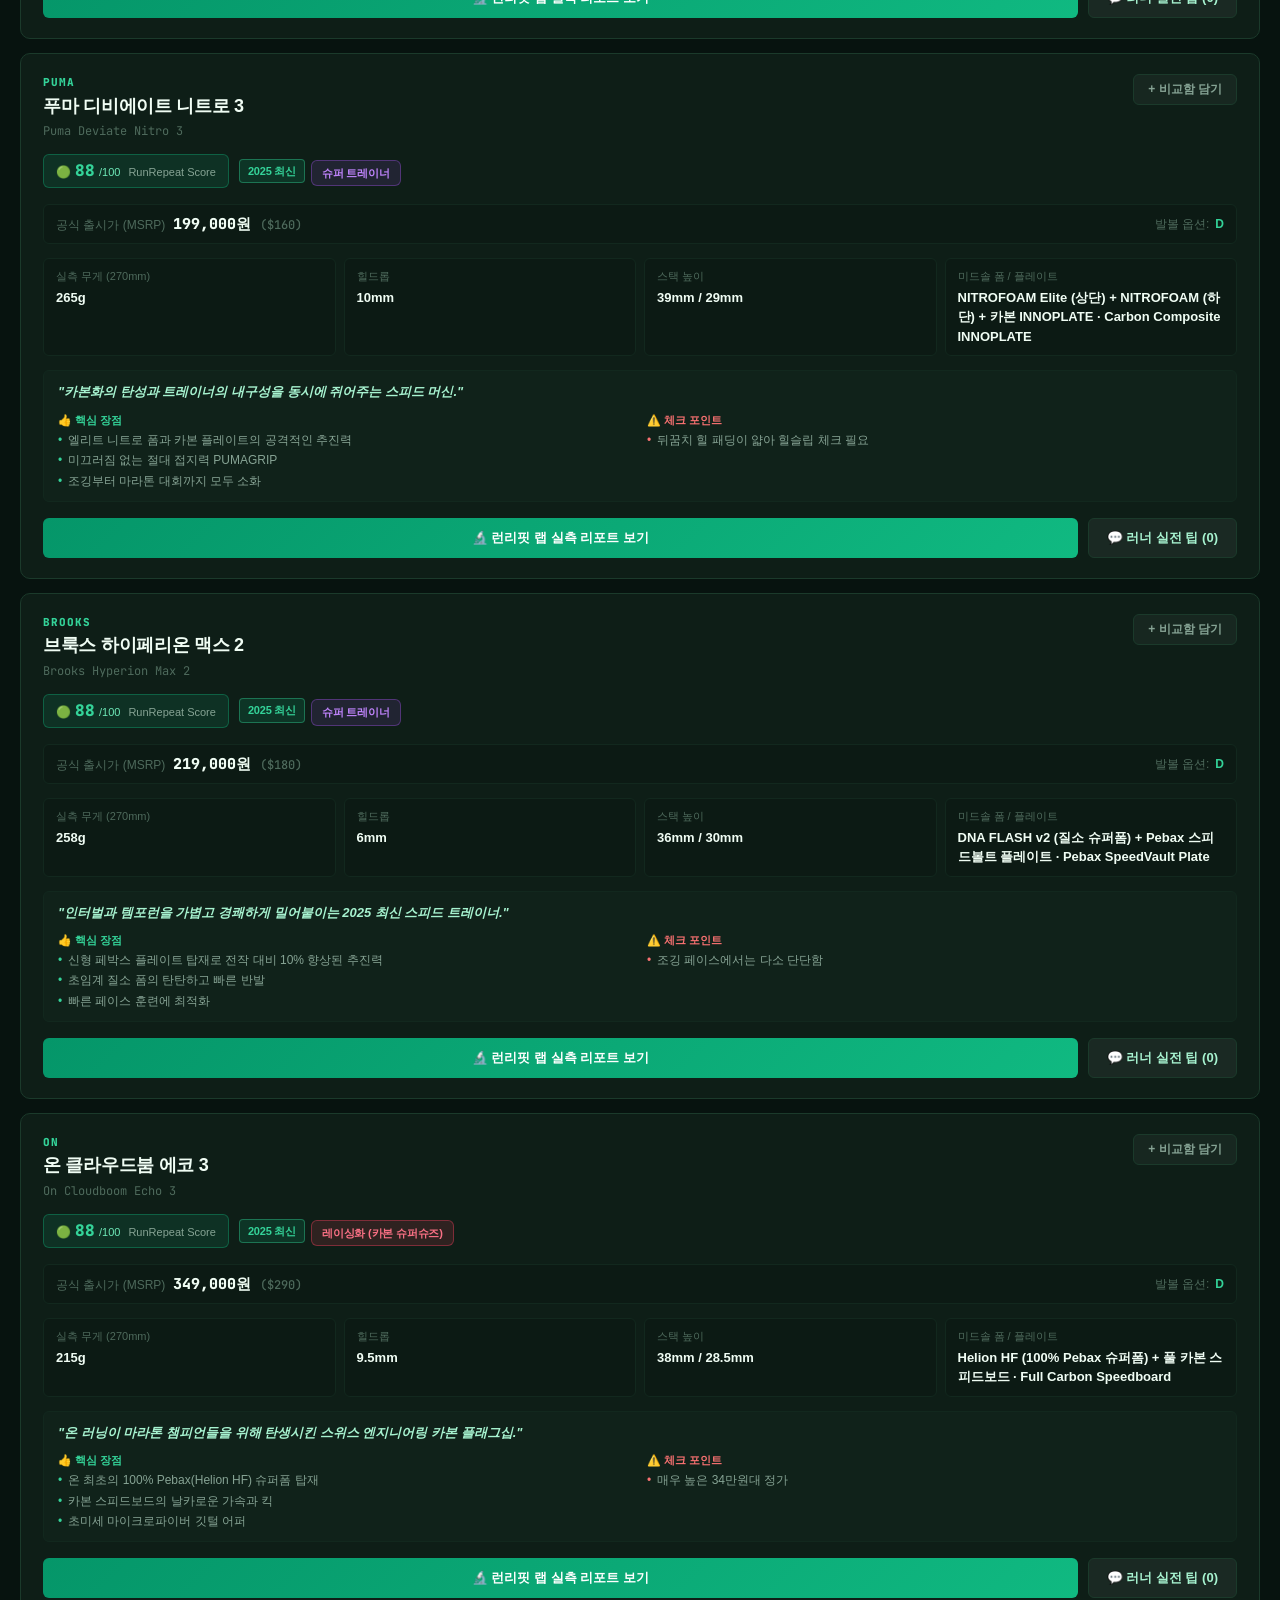
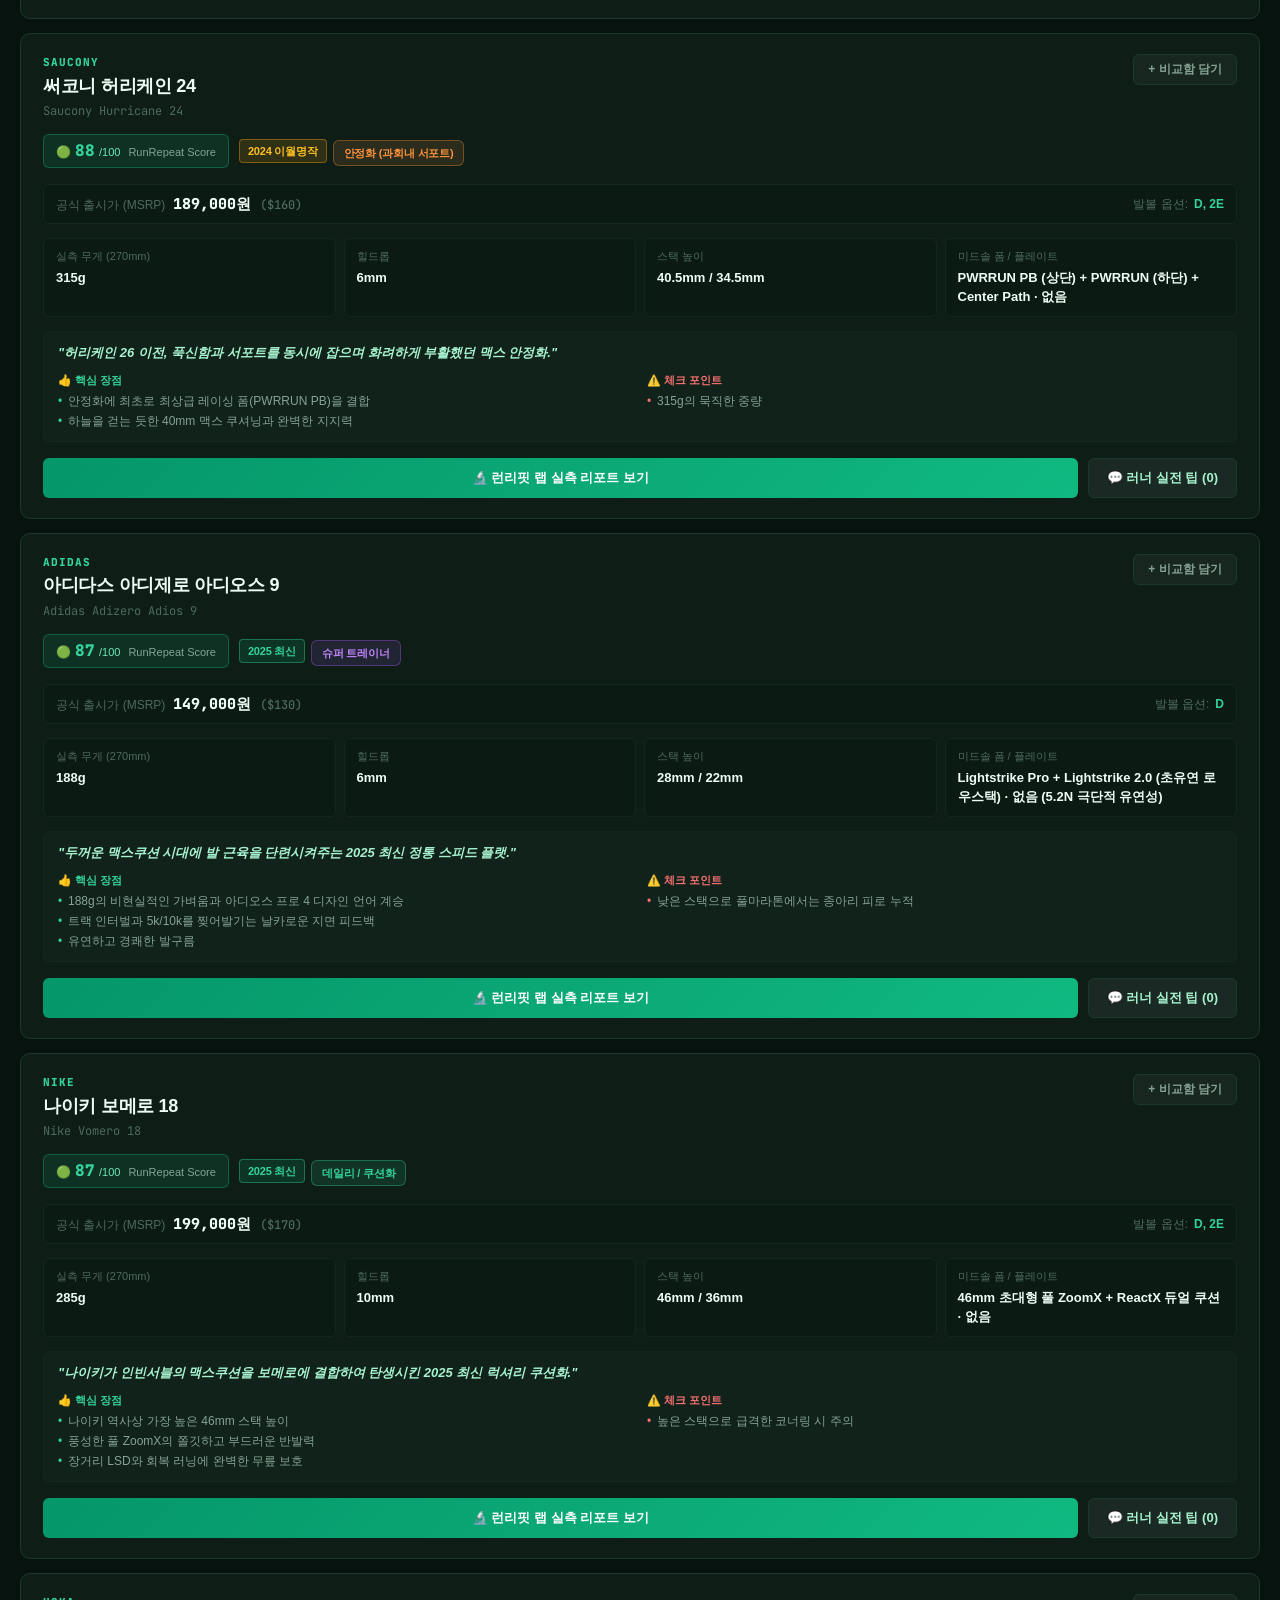
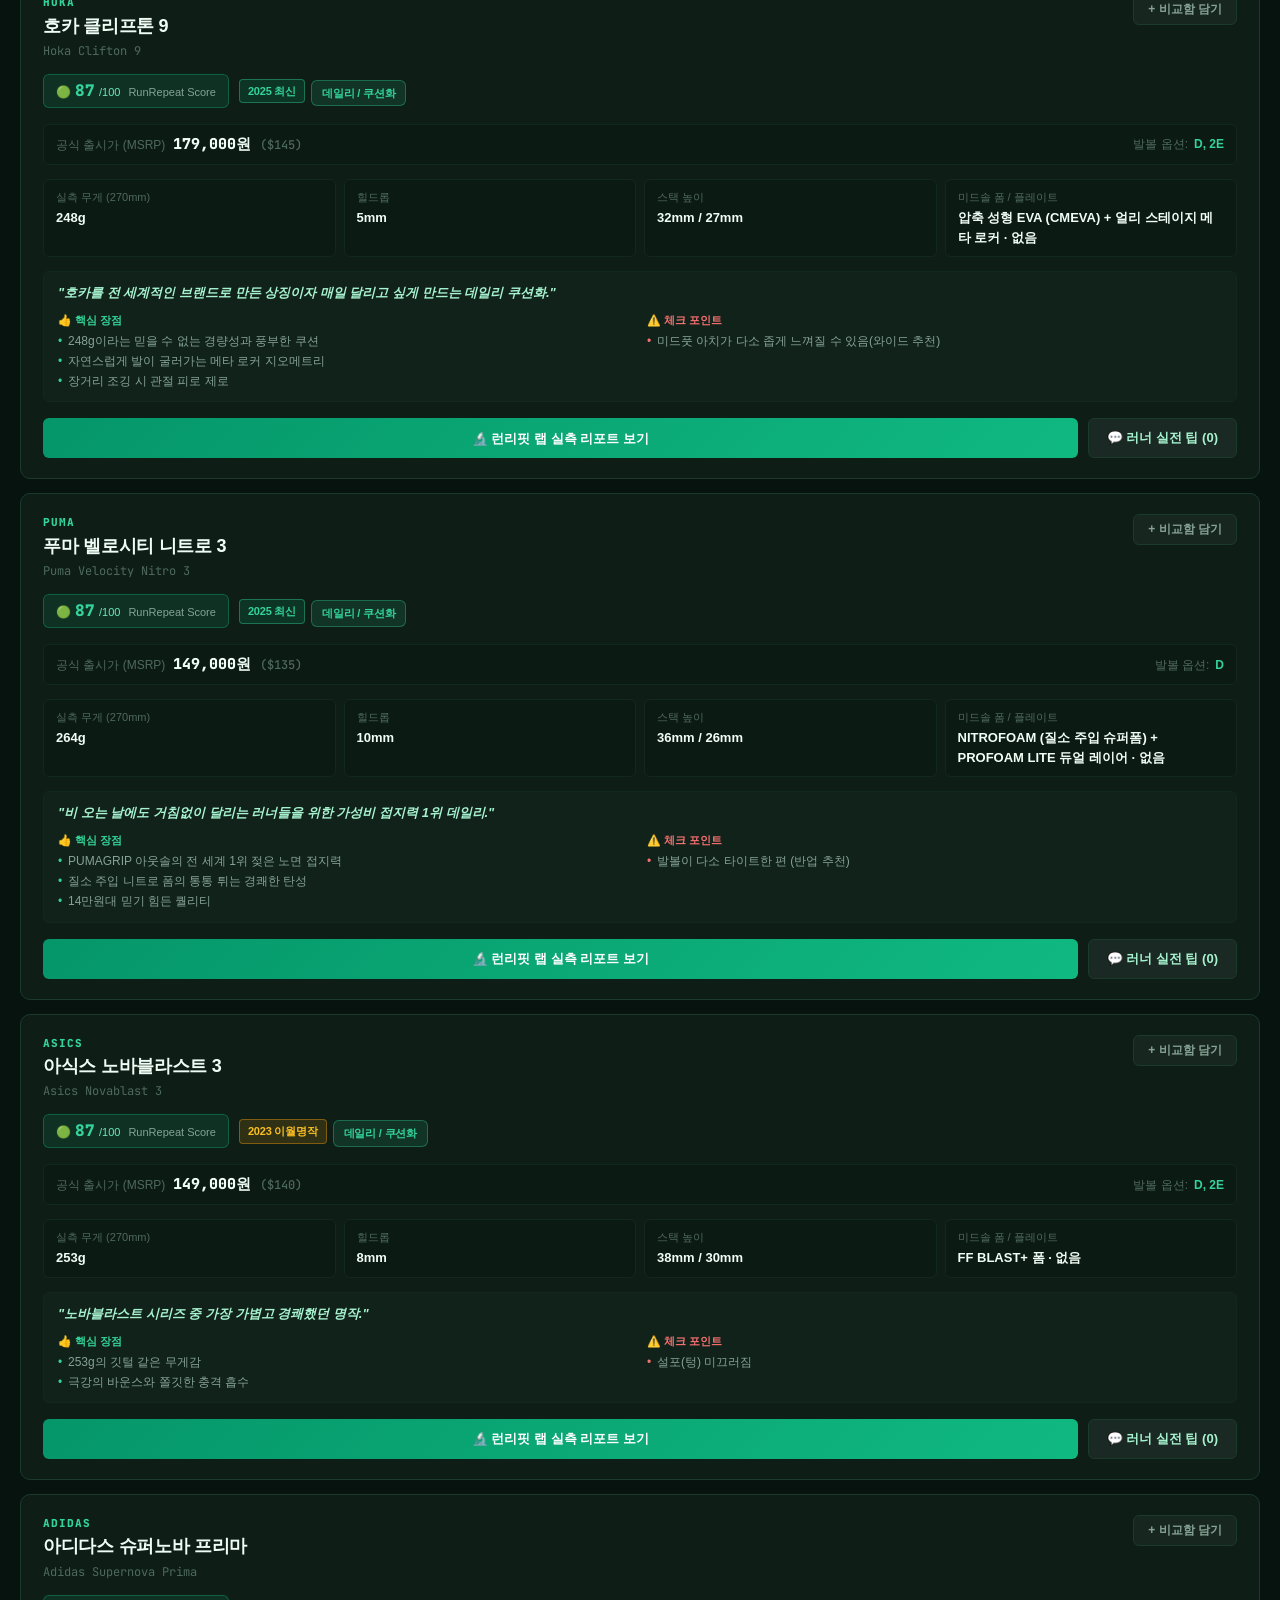
==== commit 042ea9d5: "feat(shoef): add 24 iconic 3-year carryover models (94 shoes total) with generation badge, filter, a" ====
--- a/index_template.html
+++ b/index_template.html
@@ -74,6 +74,16 @@
           </select>
         </div>
 
+        <!-- 세대 구분 셀렉트 (최신형 vs 이월 할인) -->
+        <div class="filter-field">
+          <label for="genFilter" class="field-label">출시 세대 / 이월</label>
+          <select id="genFilter" class="custom-select">
+            <option value="all">전체 세대 (신작+이월)</option>
+            <option value="current">✨ 최신형 (2025-2026)</option>
+            <option value="carryover">🏷️ 이월할인 명작 (2023-2024)</option>
+          </select>
+        </div>
+
         <!-- 발볼 옵션 (D, 2E, 4E) -->
         <div class="filter-field">
           <label for="widthFilter" class="field-label">발볼 지원</label>
@@ -104,6 +114,7 @@
         <span class="count-txt">조회된 러닝화 <strong id="totalCount">0</strong>종</span>
         <div class="sort-controls">
           <button type="button" class="sort-btn active" data-sort="score-desc">런리핏 평점순</button>
+          <button type="button" class="sort-btn" data-sort="year-desc">최신 출시순</button>
           <button type="button" class="sort-btn" data-sort="price-asc">정가 낮은순</button>
           <button type="button" class="sort-btn" data-sort="price-desc">정가 높은순</button>
           <button type="button" class="sort-btn" data-sort="weight-asc">가벼운순 (무게)</button>
--- a/style.css
+++ b/style.css
@@ -1470,6 +1470,37 @@
   border: 1px solid rgba(244, 63, 94, 0.4);
 }
 
+/* 카드 뱃지 그룹 및 세대/출시년도 뱃지 */
+.card-tags-group {
+  display: flex;
+  align-items: center;
+  gap: 6px;
+  flex-wrap: wrap;
+}
+
+.gen-badge {
+  font-size: 11px;
+  font-weight: 700;
+  padding: 3px 8px;
+  border-radius: 4px;
+  letter-spacing: -0.2px;
+  display: inline-flex;
+  align-items: center;
+  gap: 4px;
+}
+
+.gen-badge.gen-current {
+  background: rgba(16, 185, 129, 0.15);
+  color: #34d399;
+  border: 1px solid rgba(52, 211, 153, 0.4);
+}
+
+.gen-badge.gen-carryover {
+  background: rgba(245, 158, 11, 0.15);
+  color: #fbbf24;
+  border: 1px solid rgba(245, 158, 11, 0.4);
+}
+
 /* 독립 블록 2: 정가 & 발볼 */
 .card-price-row {
   display: flex;
@@ -2177,6 +2208,10 @@
     justify-content: center;
   }
 
+  .sort-btn:last-child {
+    grid-column: 1 / -1;
+  }
+
   .shoe-wiki-card {
     padding: 14px 12px;
     gap: 10px;
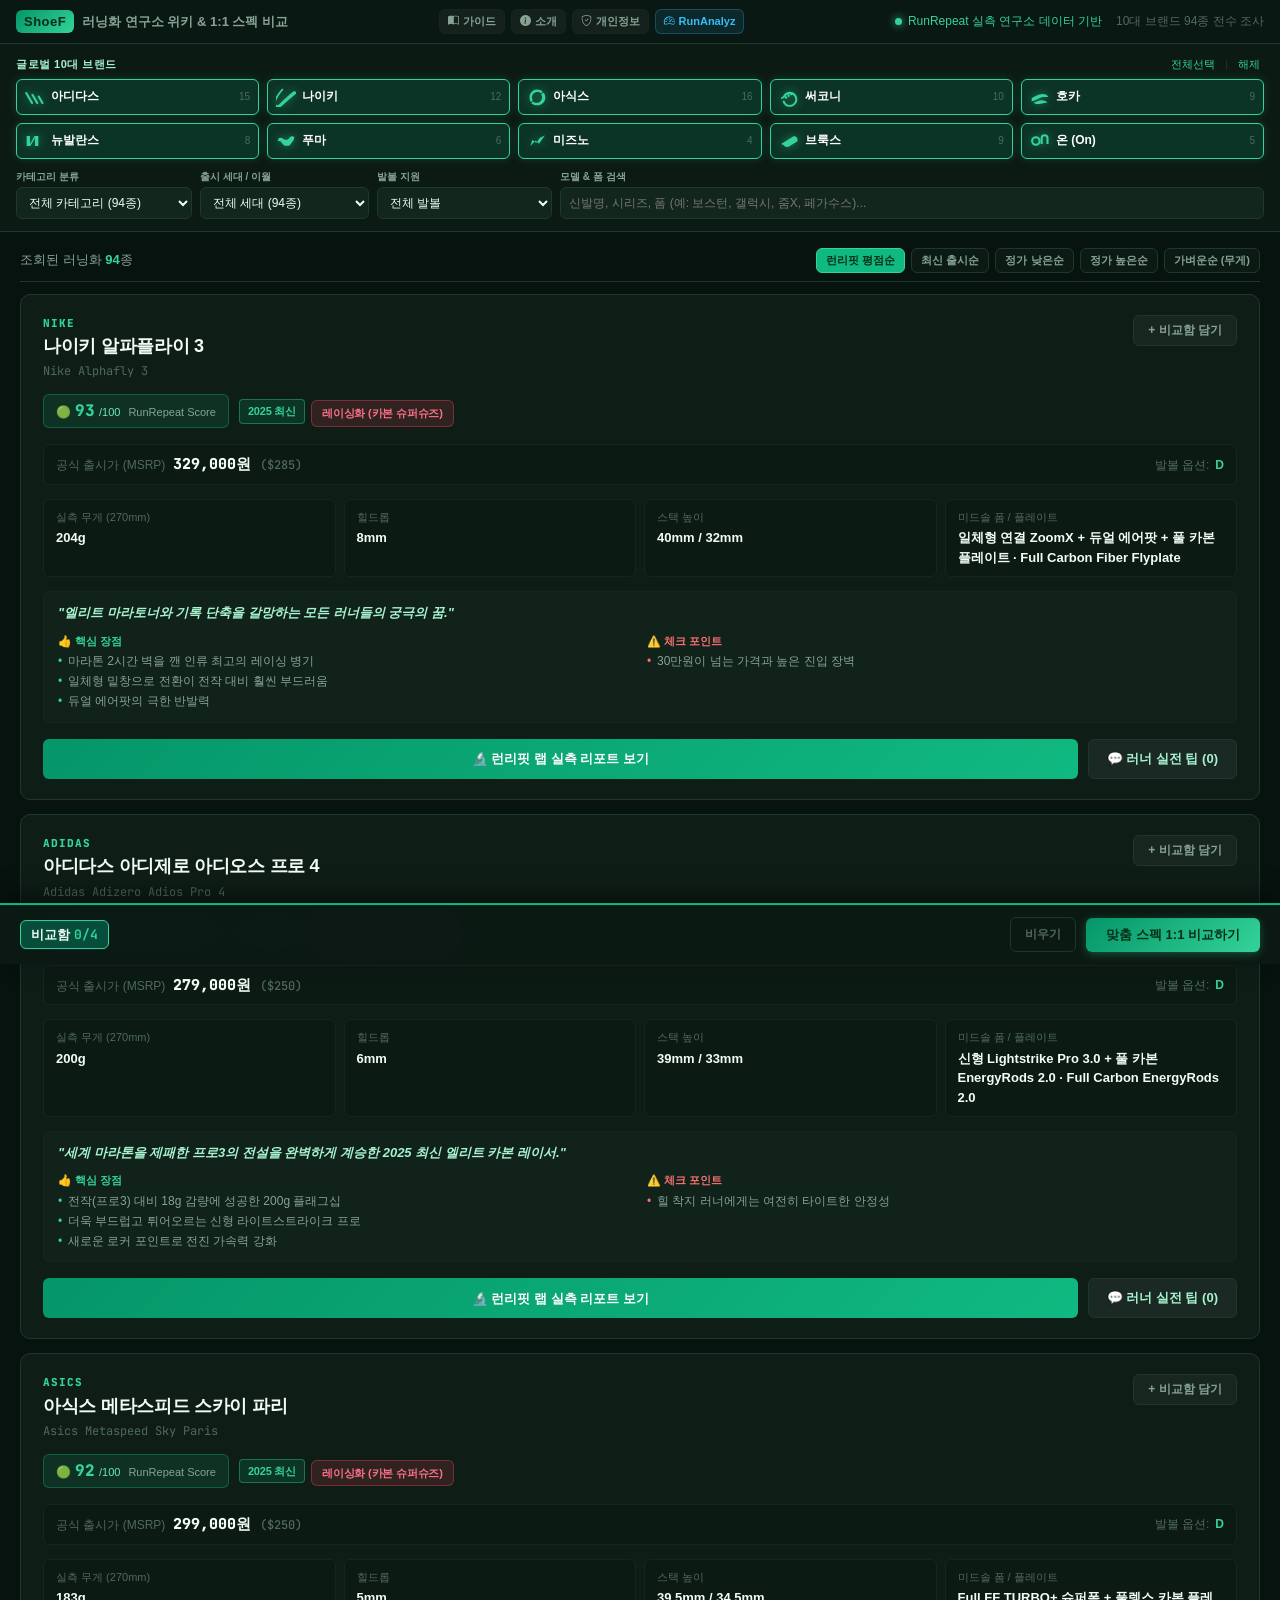
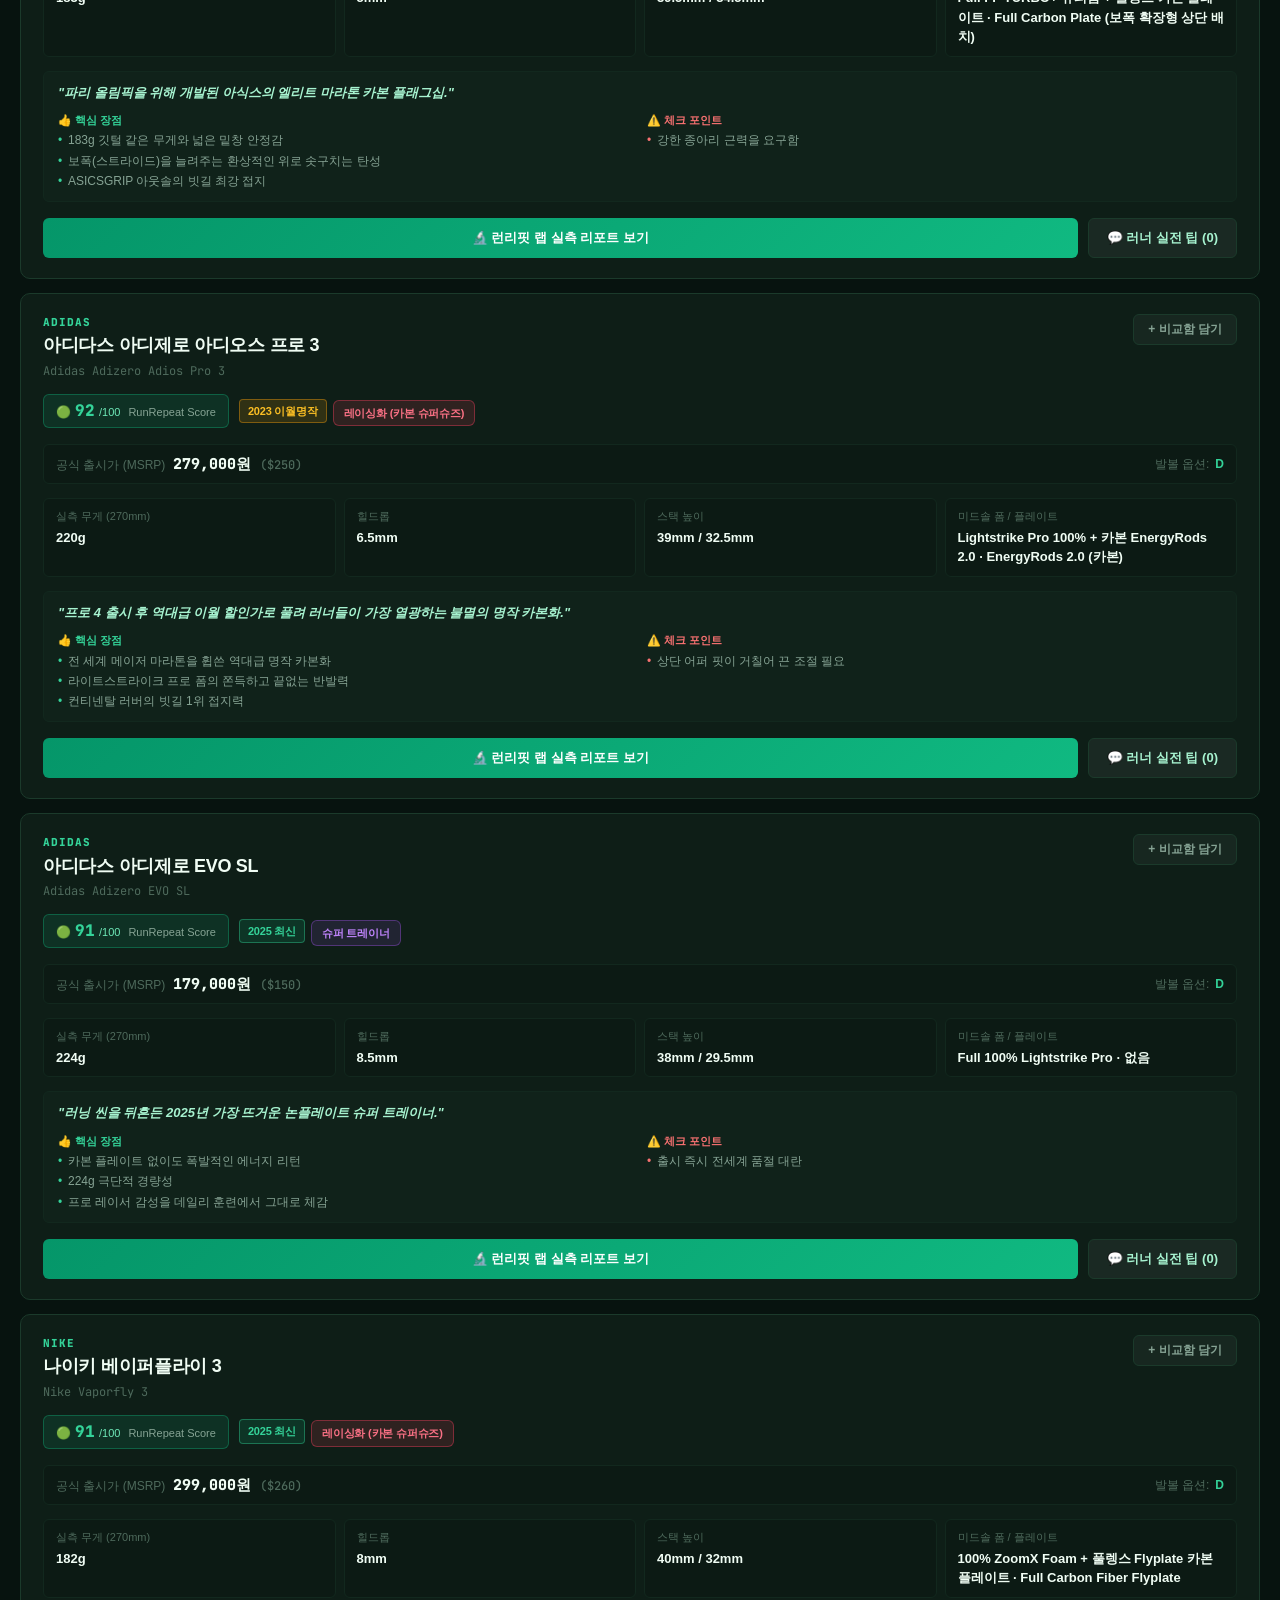
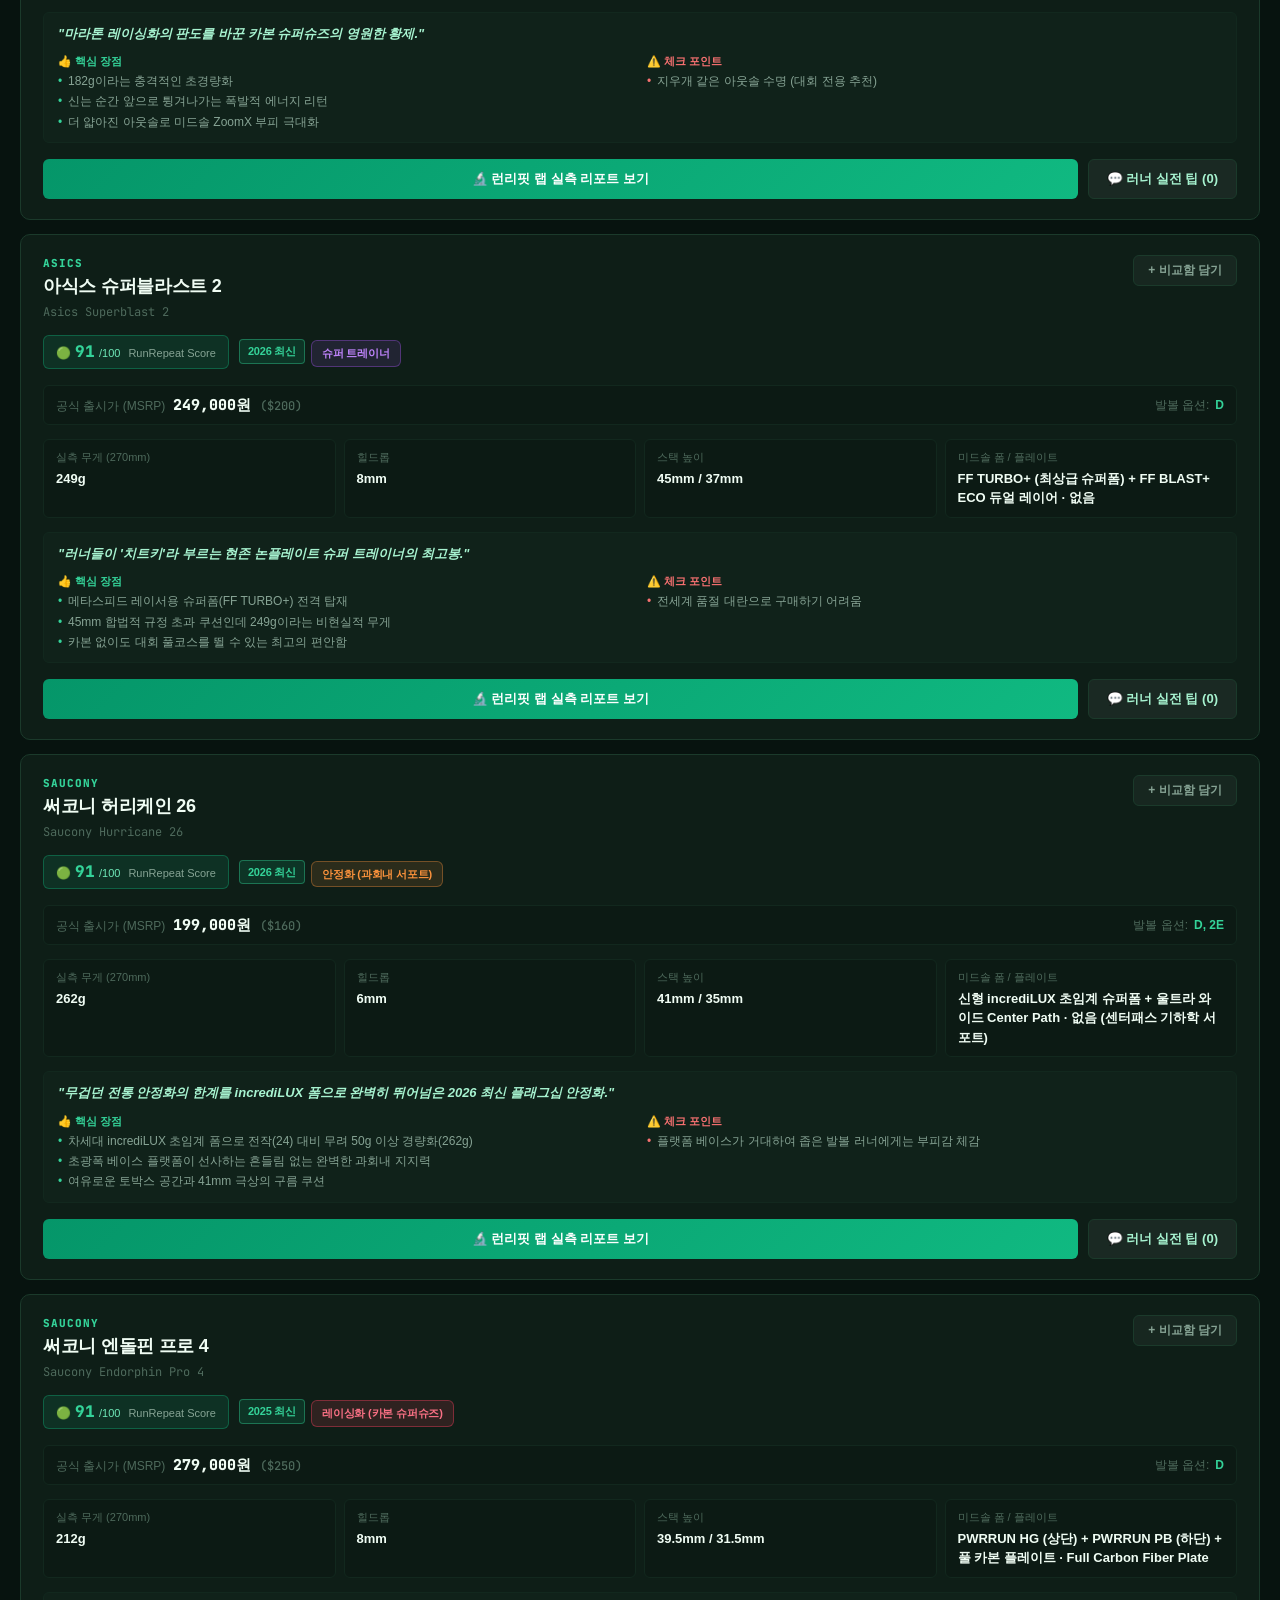
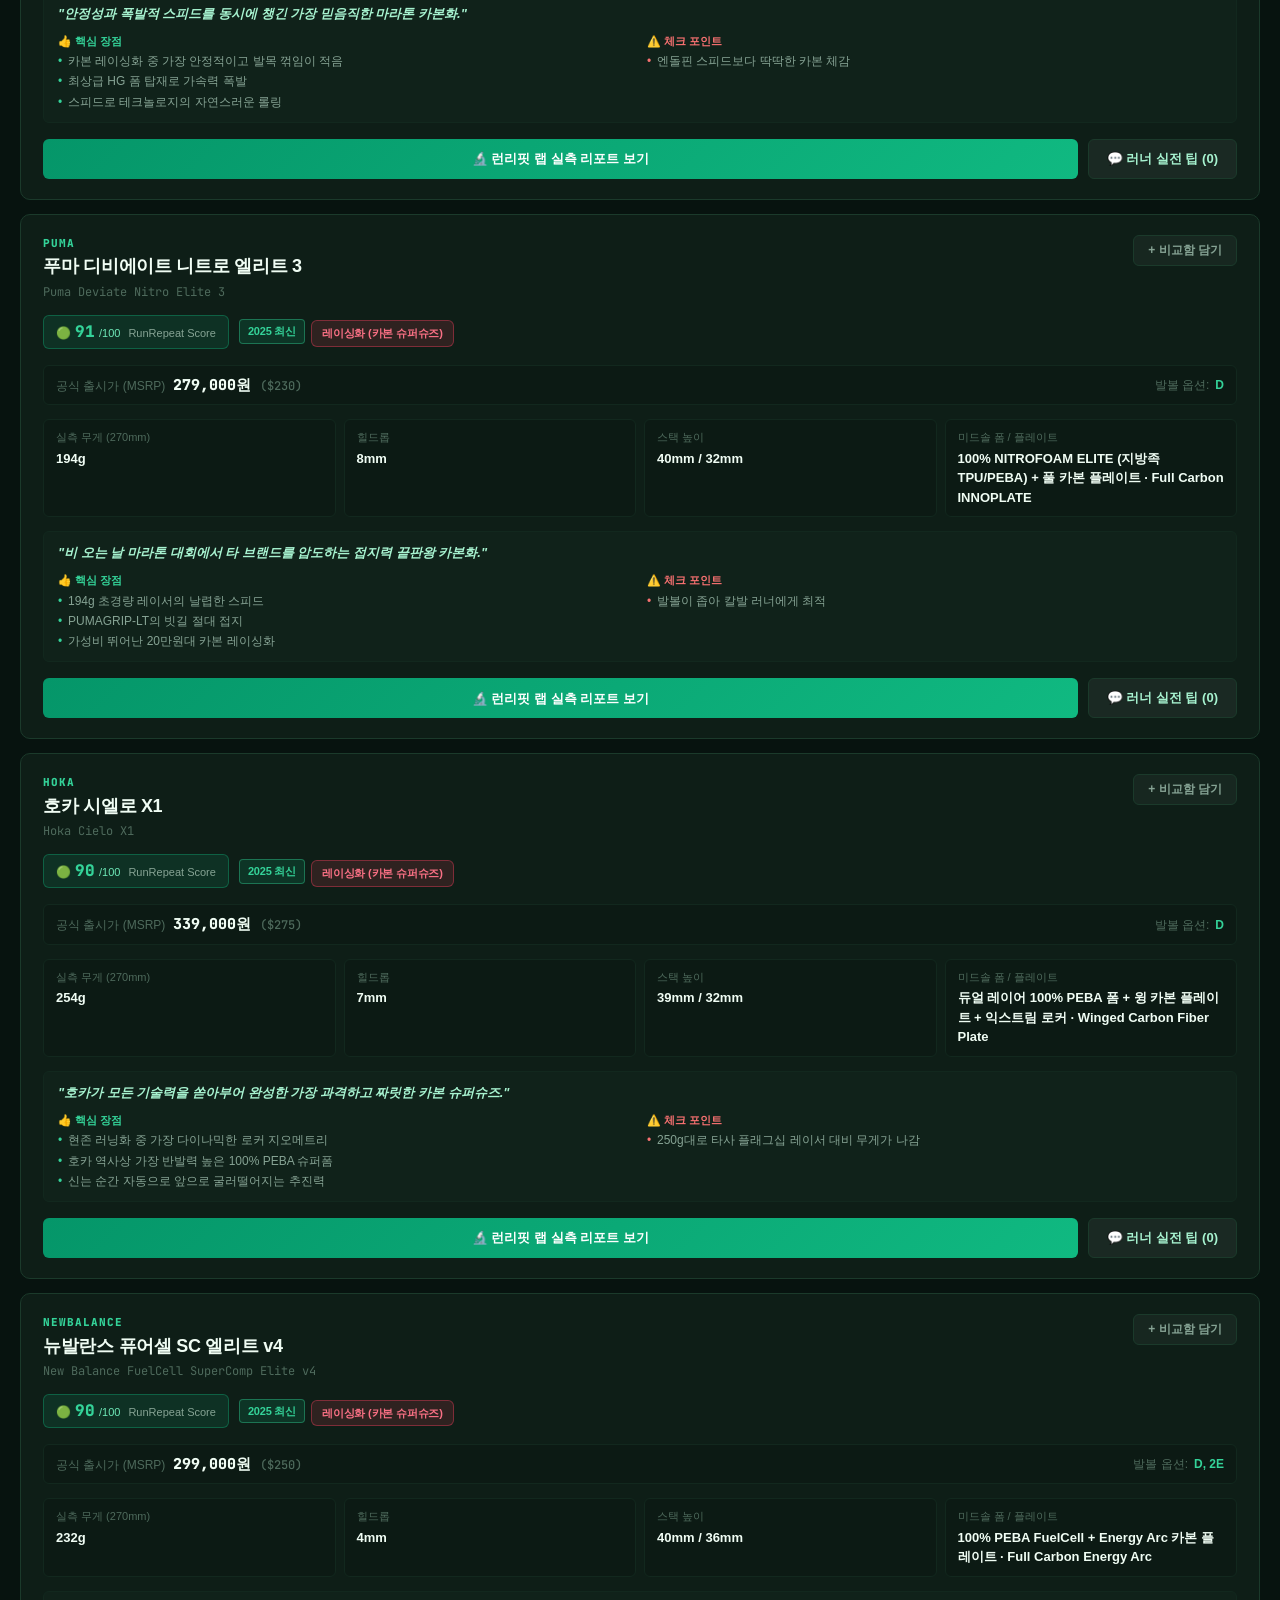
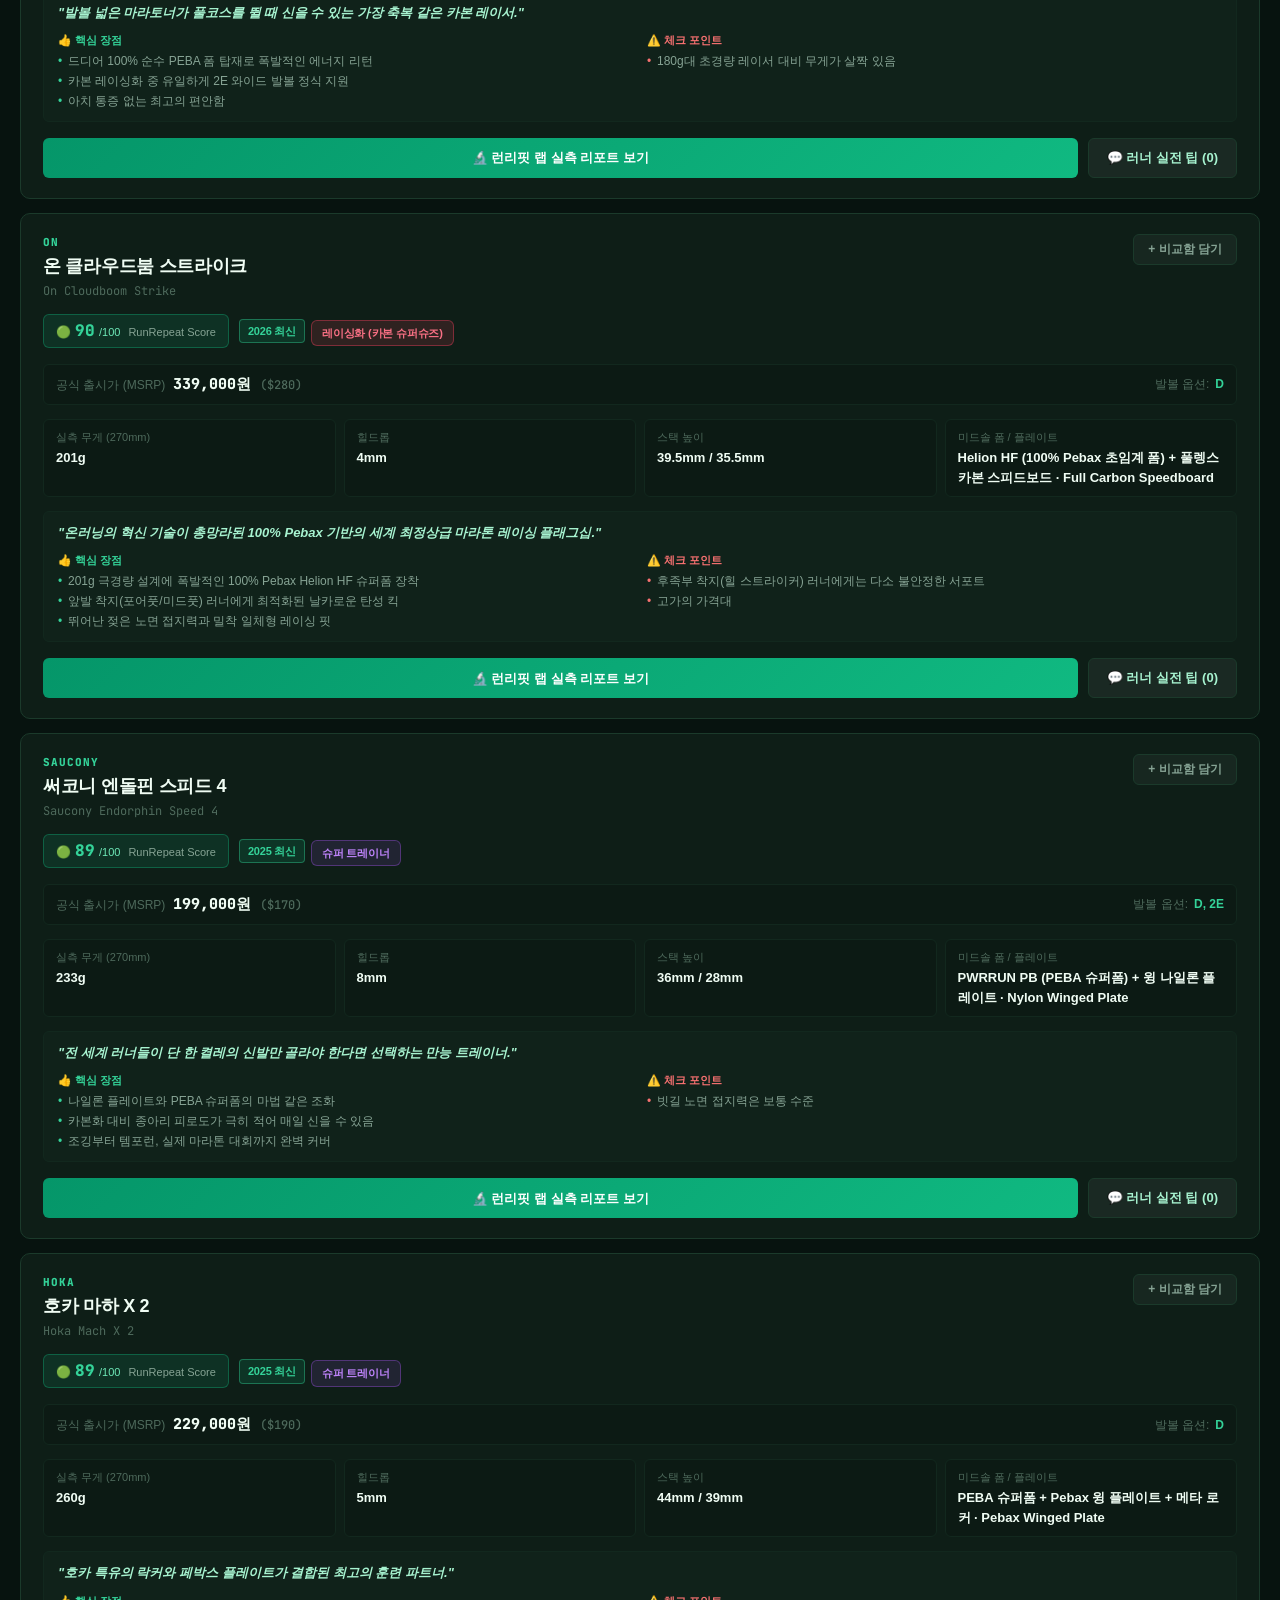
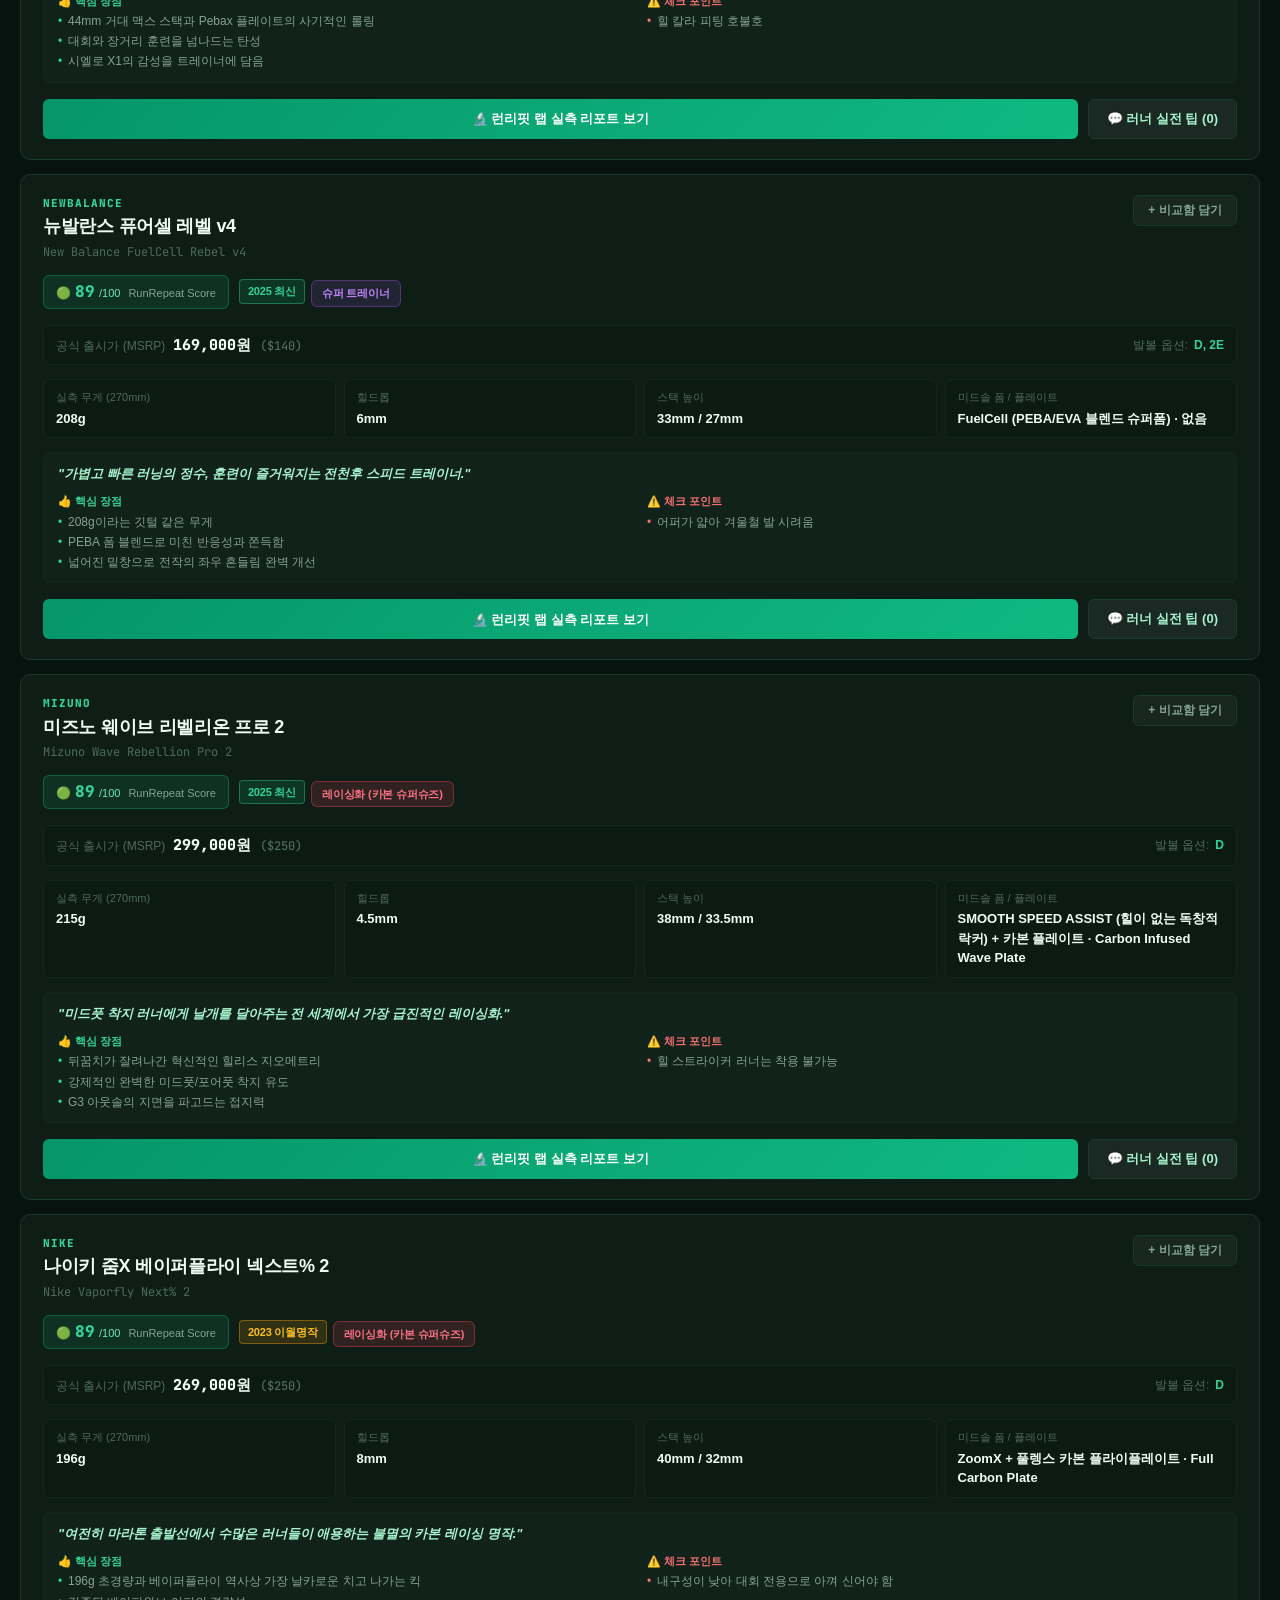
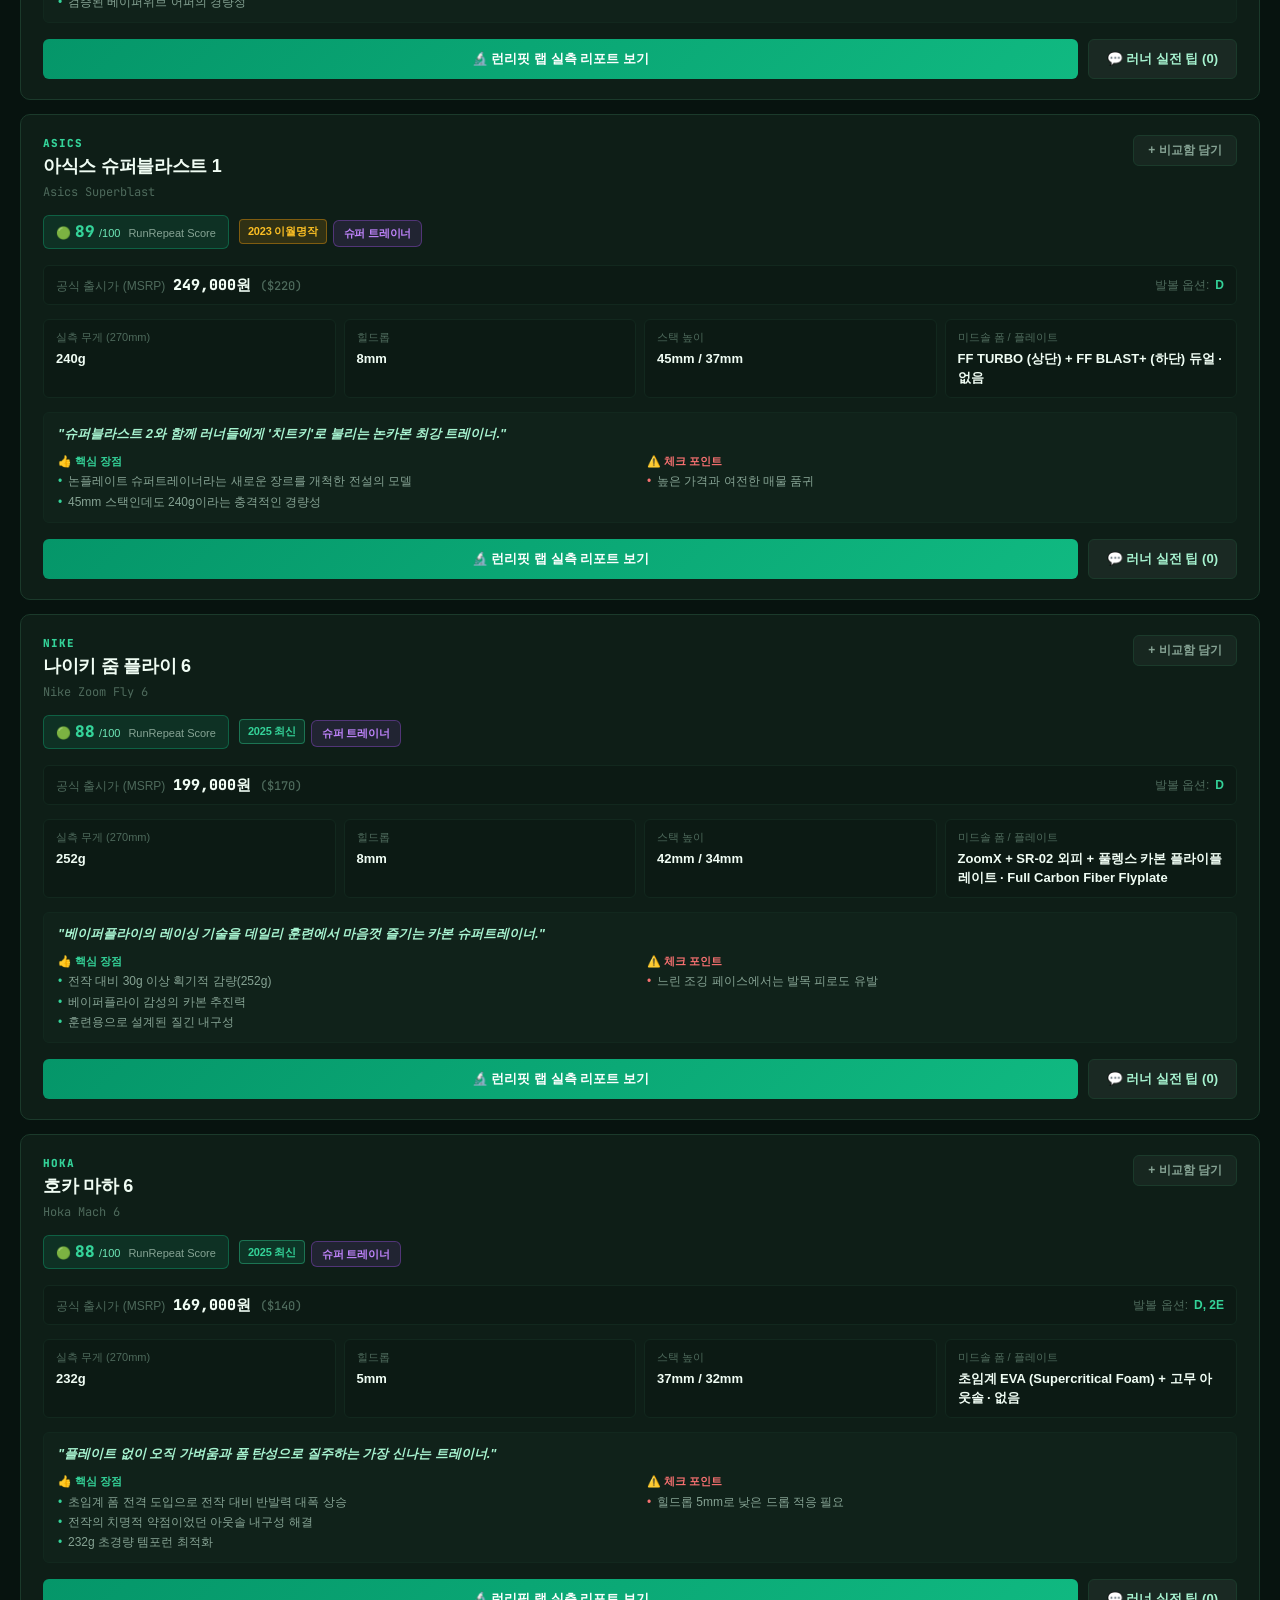
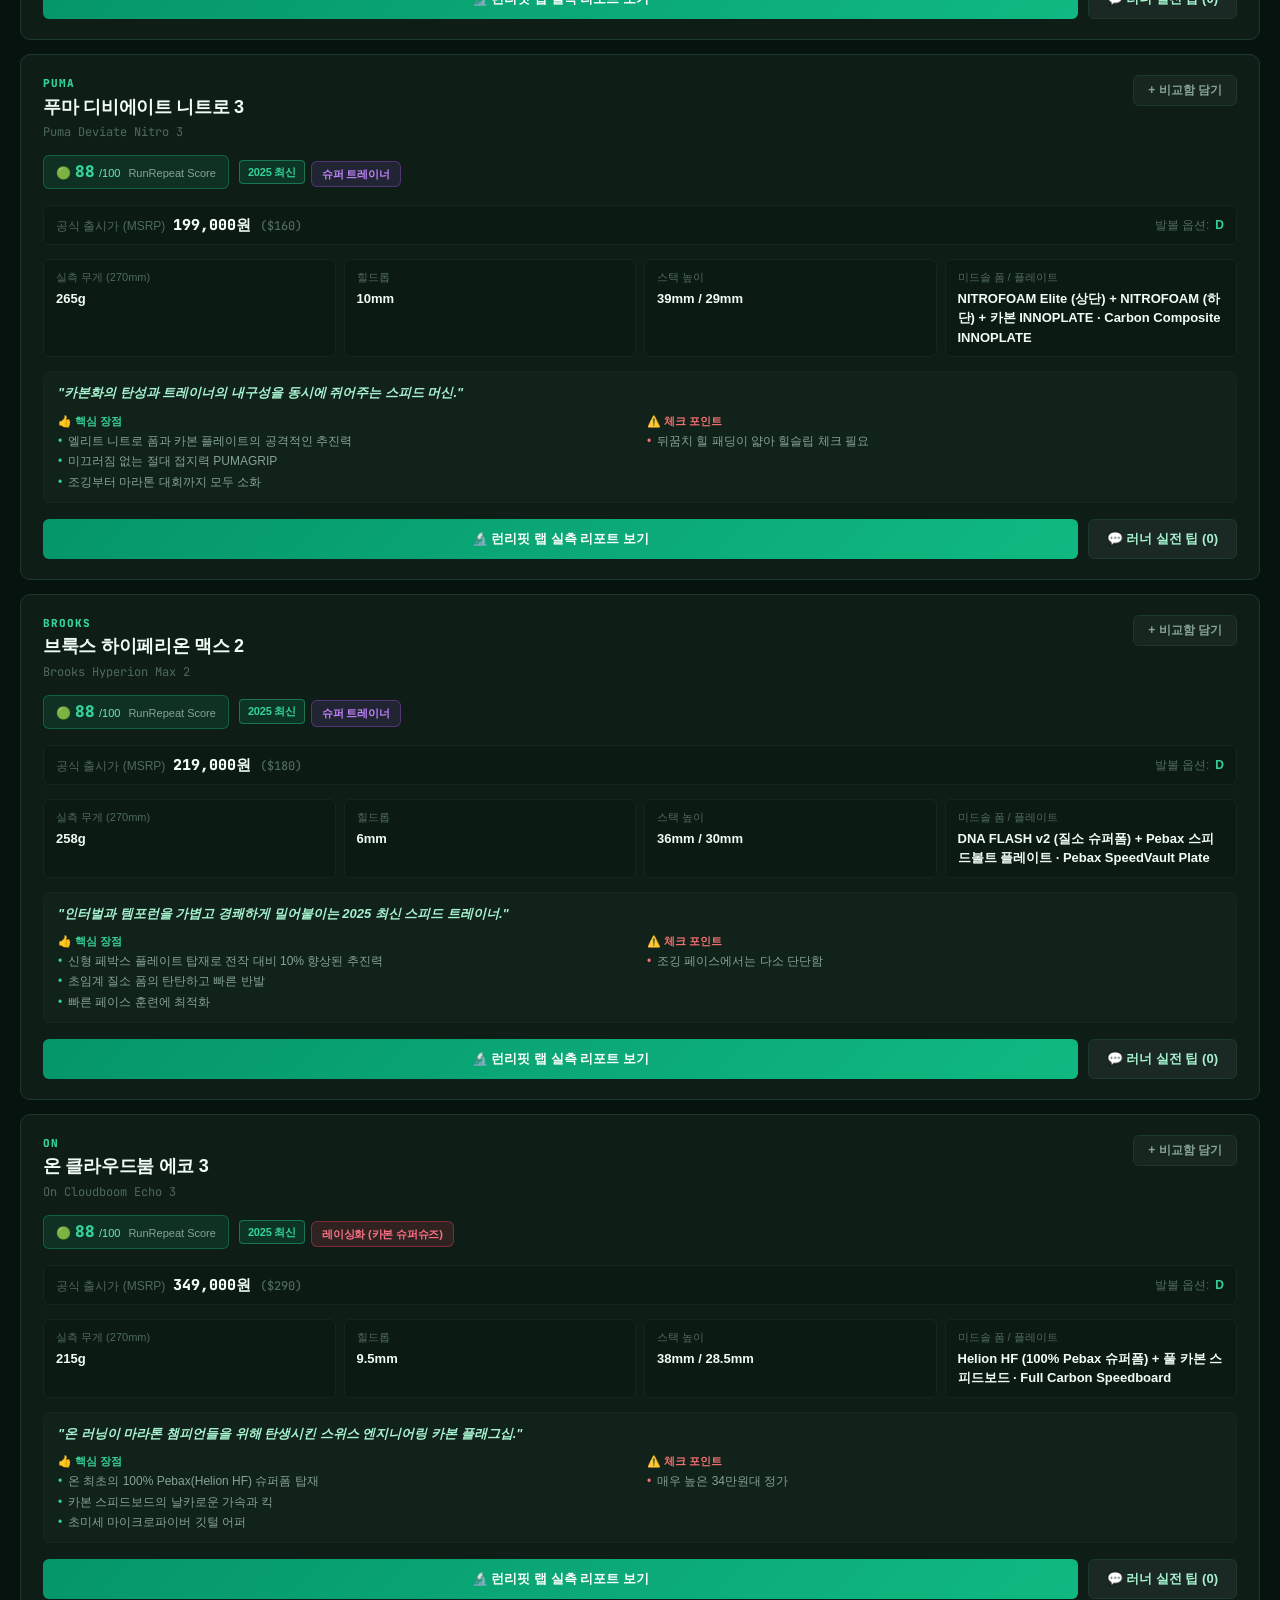
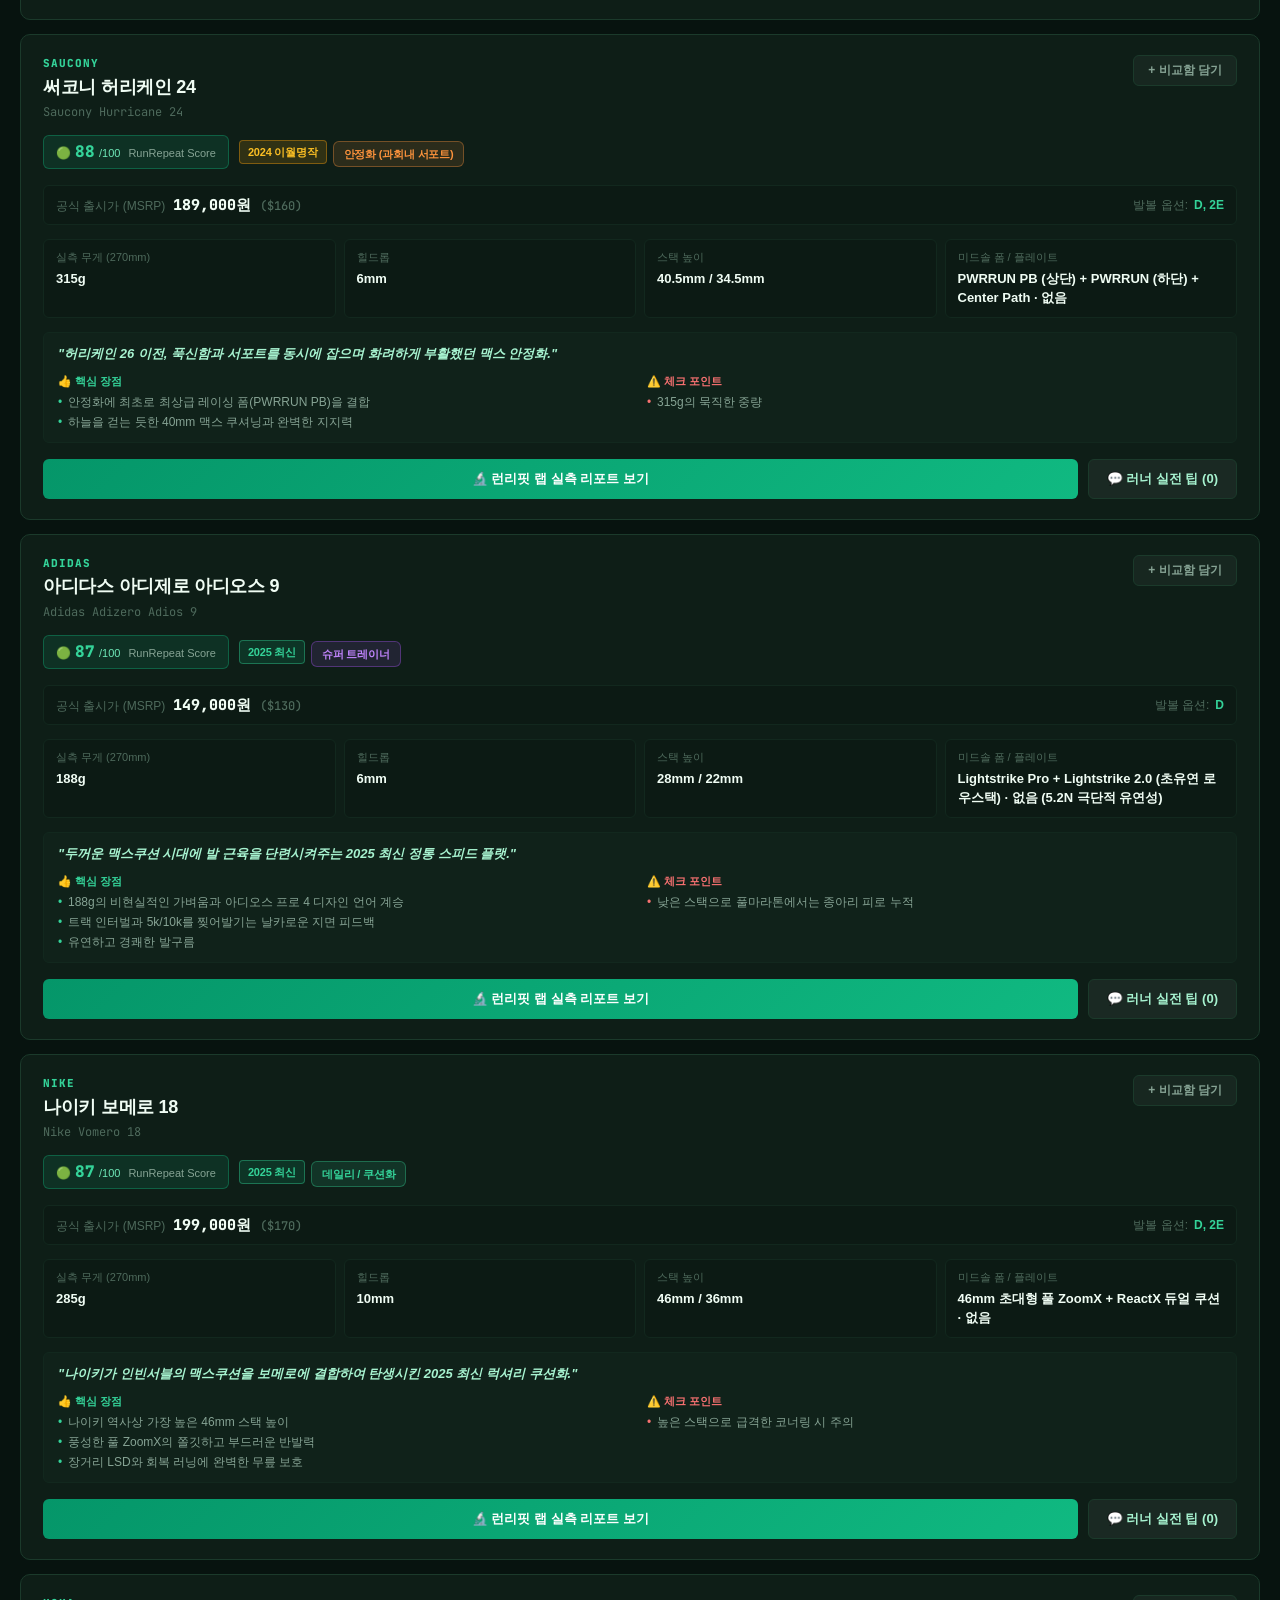
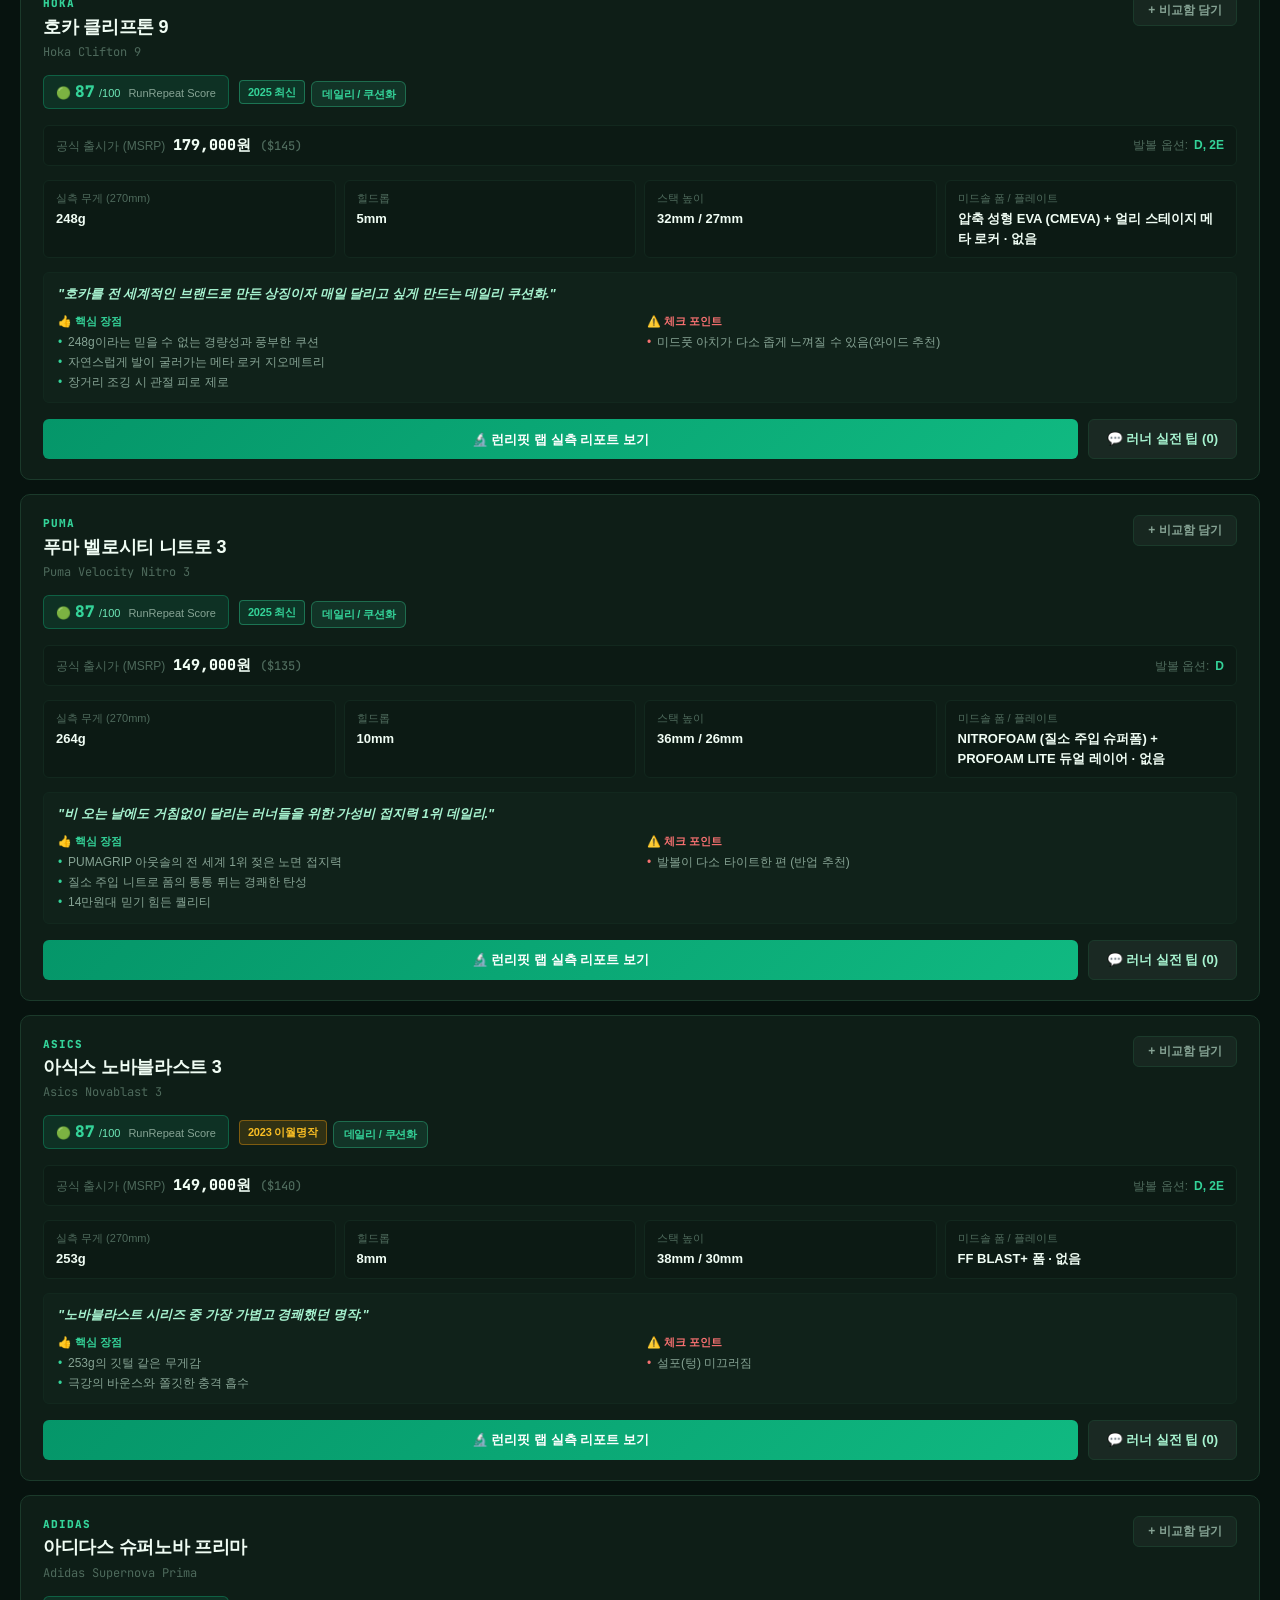
==== commit 2b226409: "feat(shoef): cross-link with runanalyz.com, add guide.html, about.html, privacy.html, and optimize m" ====
--- a/index_template.html
+++ b/index_template.html
@@ -3,14 +3,54 @@
 <head>
   <meta charset="UTF-8">
   <meta name="viewport" content="width=device-width, initial-scale=1.0">
-  <title>ShoeF 러닝화 연구소 위키 | RunRepeat 실측 스펙 & 1:1 비교 매트릭스</title>
-  <meta name="description" content="나이키, 아디다스, 아식스, 써코니, 호카, 뉴발란스 등 10대 글로벌 브랜드의 5대 카테고리(가성비 입문화, 데일리 쿠션화, 안정화, 슈퍼트레이너, 카본 레이싱화) RunRepeat 실측 스펙, 1:1 비교, 익명 러너 실전 팁.">
+  <title>ShoeF (슈에프) | 10대 글로벌 브랜드 94종 러닝화 연구소 위키 &amp; 1:1 실측 스펙 비교</title>
+  
+  <!-- SEO Meta Tags -->
+  <meta name="description" content="나이키, 아디다스, 아식스, 써코니, 호카, 뉴발란스, 브룩스, 푸마, 미즈노, 온 10대 브랜드 94종 러닝화 전수 실측 스펙(무게, 힐드롭, 폼 소재, 카본 플레이트), 2023~2024년 이월할인 명작 24종 비교 및 1:1 맞춤 매트릭스.">
+  <meta name="keywords" content="러닝화, 러닝화 추천, 러닝화 비교, 10대 브랜드 러닝화, 카본화, 슈퍼트레이너, 쿠션화, 안정화, 런리핏 실측, 이월 러닝화 할인, 아디제로 아디오스 프로, 페가수스, 노바블라스트, 젤님버스, ShoeF, RunAnalyz">
+  <meta name="author" content="ShoeF Lab">
+  <meta name="robots" content="index, follow">
+  <meta name="theme-color" content="#07130f">
   <meta name="referrer" content="no-referrer">
   
-  <!-- Fonts -->
+  <!-- Canonical URL -->
+  <link rel="canonical" href="https://shoef.runanalyz.com/">
+
+  <!-- Open Graph -->
+  <meta property="og:type" content="website">
+  <meta property="og:site_name" content="ShoeF (슈에프) 러닝화 연구소">
+  <meta property="og:title" content="ShoeF (슈에프) | 10대 글로벌 브랜드 94종 러닝화 위키 &amp; 1:1 비교">
+  <meta property="og:description" content="광고 없이 100% 런리핏(RunRepeat) 정밀 절단 실측 스펙, 최근 3개년 이월할인 명작 및 1:1 스펙 대조 매트릭스.">
+  <meta property="og:image" content="https://runanalyz.com/runanalyz_app_icon.jpg">
+  <meta property="og:url" content="https://shoef.runanalyz.com/">
+
+  <!-- Twitter Card -->
+  <meta name="twitter:card" content="summary_large_image">
+  <meta name="twitter:title" content="ShoeF | 10대 글로벌 브랜드 94종 러닝화 위키">
+  <meta name="twitter:description" content="10대 브랜드 94종 러닝화 정밀 실측 스펙 &amp; 1:1 비교 백과.">
+  <meta name="twitter:image" content="https://runanalyz.com/runanalyz_app_icon.jpg">
+
+  <!-- Schema.org JSON-LD -->
+  <script type="application/ld+json">
+  {
+    "@context": "https://schema.org",
+    "@type": "WebSite",
+    "name": "ShoeF (슈에프) 러닝화 연구소",
+    "url": "https://shoef.runanalyz.com/",
+    "description": "10대 글로벌 브랜드 94종 러닝화 실측 랩 스펙 및 1:1 비교 매트릭스",
+    "publisher": {
+      "@type": "Organization",
+      "name": "ShoeF Lab",
+      "url": "https://shoef.runanalyz.com/"
+    }
+  }
+  </script>
+
+  <!-- Fonts & Icons -->
   <link rel="preconnect" href="https://fonts.googleapis.com">
   <link rel="preconnect" href="https://fonts.gstatic.com" crossorigin>
   <link href="https://fonts.googleapis.com/css2?family=Pretendard:wght@400;500;600;700;800&family=JetBrains+Mono:wght@500;700&display=swap" rel="stylesheet">
+  <link rel="stylesheet" href="https://cdn.jsdelivr.net/npm/bootstrap-icons@1.11.3/font/bootstrap-icons.min.css">
   
   <link rel="stylesheet" href="style.css">
   
@@ -30,11 +70,17 @@
     <div class="header-inner">
       <div class="brand-title">
         <span class="logo-badge">ShoeF</span>
-        <span class="sub-txt">러닝화 연구소 위키 & 1:1 스펙 비교</span>
-      </div>
+        <span class="sub-txt">러닝화 연구소 위키 &amp; 1:1 스펙 비교</span>
+      </div>
+      <nav class="header-nav">
+        <a href="guide.html" class="header-nav-btn"><i class="bi bi-book-half"></i> 가이드</a>
+        <a href="about.html" class="header-nav-btn"><i class="bi bi-info-circle-fill"></i> 소개</a>
+        <a href="privacy.html" class="header-nav-btn"><i class="bi bi-shield-check"></i> 개인정보</a>
+        <a href="https://runanalyz.com" target="_blank" class="header-nav-btn runanalyz-link" title="가민·스트라바 GPS &amp; 유산소 효율 대시보드"><i class="bi bi-speedometer2"></i> RunAnalyz</a>
+      </nav>
       <div class="header-meta">
         <span class="live-indicator"><span class="pulse-dot"></span>RunRepeat 실측 연구소 데이터 기반</span>
-        <span class="last-sync" id="lastSyncTime">10대 브랜드 전수 조사</span>
+        <span class="last-sync" id="lastSyncTime">10대 브랜드 94종 전수 조사</span>
       </div>
     </div>
   </header>
@@ -210,7 +256,16 @@
   <!-- 7. 푸터 -->
   <footer class="slim-footer">
     <div class="footer-inner">
-      <span>ShoeF는 RunRepeat의 공인된 기계적 랩 테스트 및 글로벌 러너들의 실전 데이터를 체계화하여 제공합니다.</span>
+      <div class="footer-links">
+        <a href="guide.html"><i class="bi bi-book-half"></i> 이용 가이드</a>
+        <span>&middot;</span>
+        <a href="about.html"><i class="bi bi-info-circle-fill"></i> 소개 &amp; 문의</a>
+        <span>&middot;</span>
+        <a href="privacy.html"><i class="bi bi-shield-check"></i> 개인정보처리방침</a>
+        <span>&middot;</span>
+        <a href="https://runanalyz.com" target="_blank" style="color:#38bdf8;"><i class="bi bi-speedometer2"></i> RunAnalyz 러닝 분석</a>
+      </div>
+      <p class="footer-copy">ShoeF는 RunRepeat의 공인된 기계적 랩 테스트 및 글로벌 러너들의 실전 데이터를 체계화하여 제공합니다. &copy; 2026 ShoeF Lab.</p>
     </div>
   </footer>
 
--- a/style.css
+++ b/style.css
@@ -92,6 +92,46 @@
   color: var(--text-muted);
 }
 
+.header-nav {
+  display: flex;
+  align-items: center;
+  gap: 6px;
+}
+
+.header-nav-btn {
+  display: inline-flex;
+  align-items: center;
+  gap: 4px;
+  padding: 3px 8px;
+  border-radius: var(--radius-sm);
+  font-size: 11px;
+  font-weight: 600;
+  color: var(--text-muted);
+  text-decoration: none;
+  background: rgba(255, 255, 255, 0.04);
+  border: 1px solid var(--border-subtle);
+  transition: all 0.2s ease;
+  white-space: nowrap;
+}
+
+.header-nav-btn:hover {
+  color: var(--text-main);
+  background: var(--bg-hover);
+  border-color: var(--border-color);
+}
+
+.header-nav-btn.runanalyz-link {
+  color: #38bdf8;
+  background: rgba(56, 189, 248, 0.1);
+  border-color: rgba(56, 189, 248, 0.25);
+}
+
+.header-nav-btn.runanalyz-link:hover {
+  background: rgba(56, 189, 248, 0.2);
+  border-color: rgba(56, 189, 248, 0.6);
+  color: #ffffff;
+}
+
 .header-meta {
   display: flex;
   align-items: center;
@@ -1064,11 +1104,47 @@
 /* 5. 푸터 */
 .slim-footer {
   text-align: center;
-  padding: 20px 16px;
+  padding: 24px 16px;
   font-size: 11px;
   color: var(--text-dim);
   border-top: 1px solid var(--border-color);
   margin-top: 30px;
+}
+
+.footer-inner {
+  max-width: 1440px;
+  margin: 0 auto;
+  display: flex;
+  flex-direction: column;
+  gap: 10px;
+  align-items: center;
+}
+
+.footer-links {
+  display: flex;
+  align-items: center;
+  gap: 10px;
+  flex-wrap: wrap;
+  justify-content: center;
+  font-size: 12px;
+}
+
+.footer-links a {
+  color: var(--text-muted);
+  text-decoration: none;
+  transition: color 0.2s ease;
+  display: inline-flex;
+  align-items: center;
+  gap: 4px;
+}
+
+.footer-links a:hover {
+  color: var(--accent-forest-bright);
+}
+
+.footer-copy {
+  color: var(--text-dim);
+  font-size: 11px;
 }
 
 /* ==========================================================================
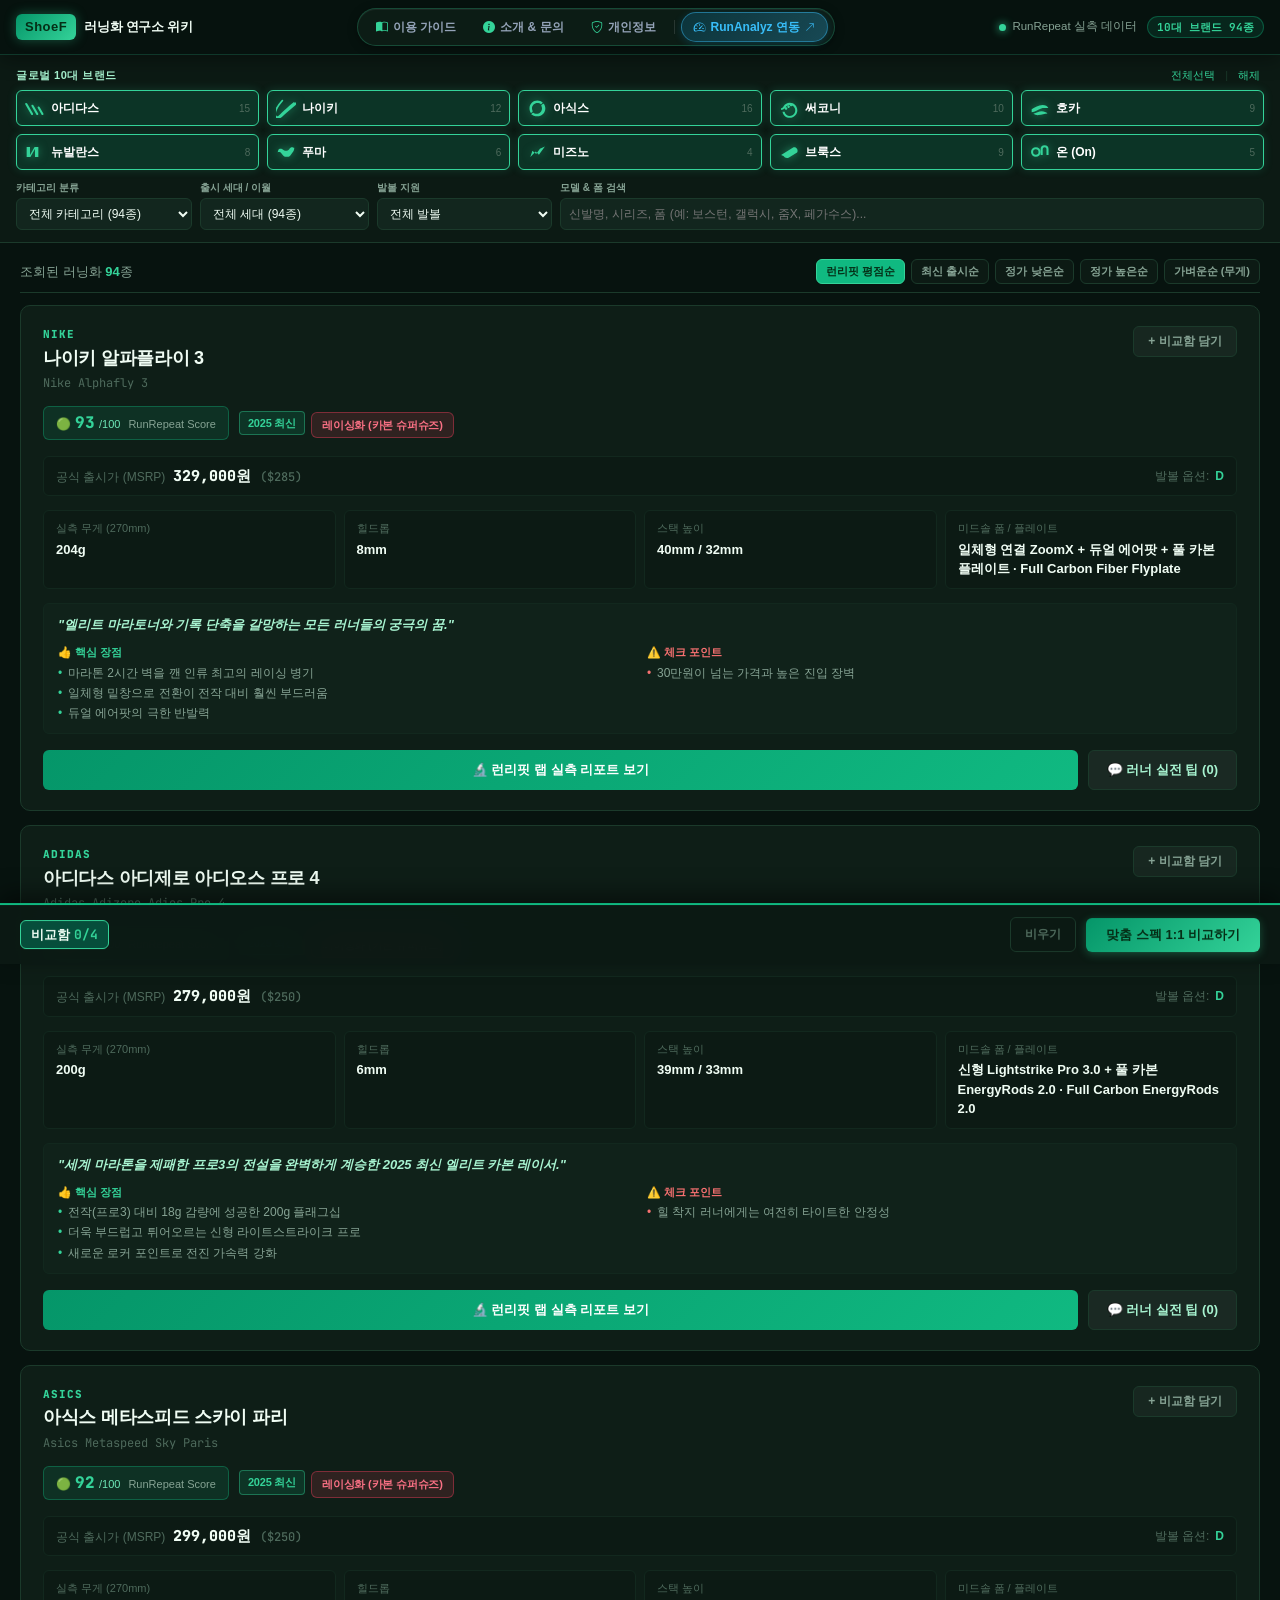
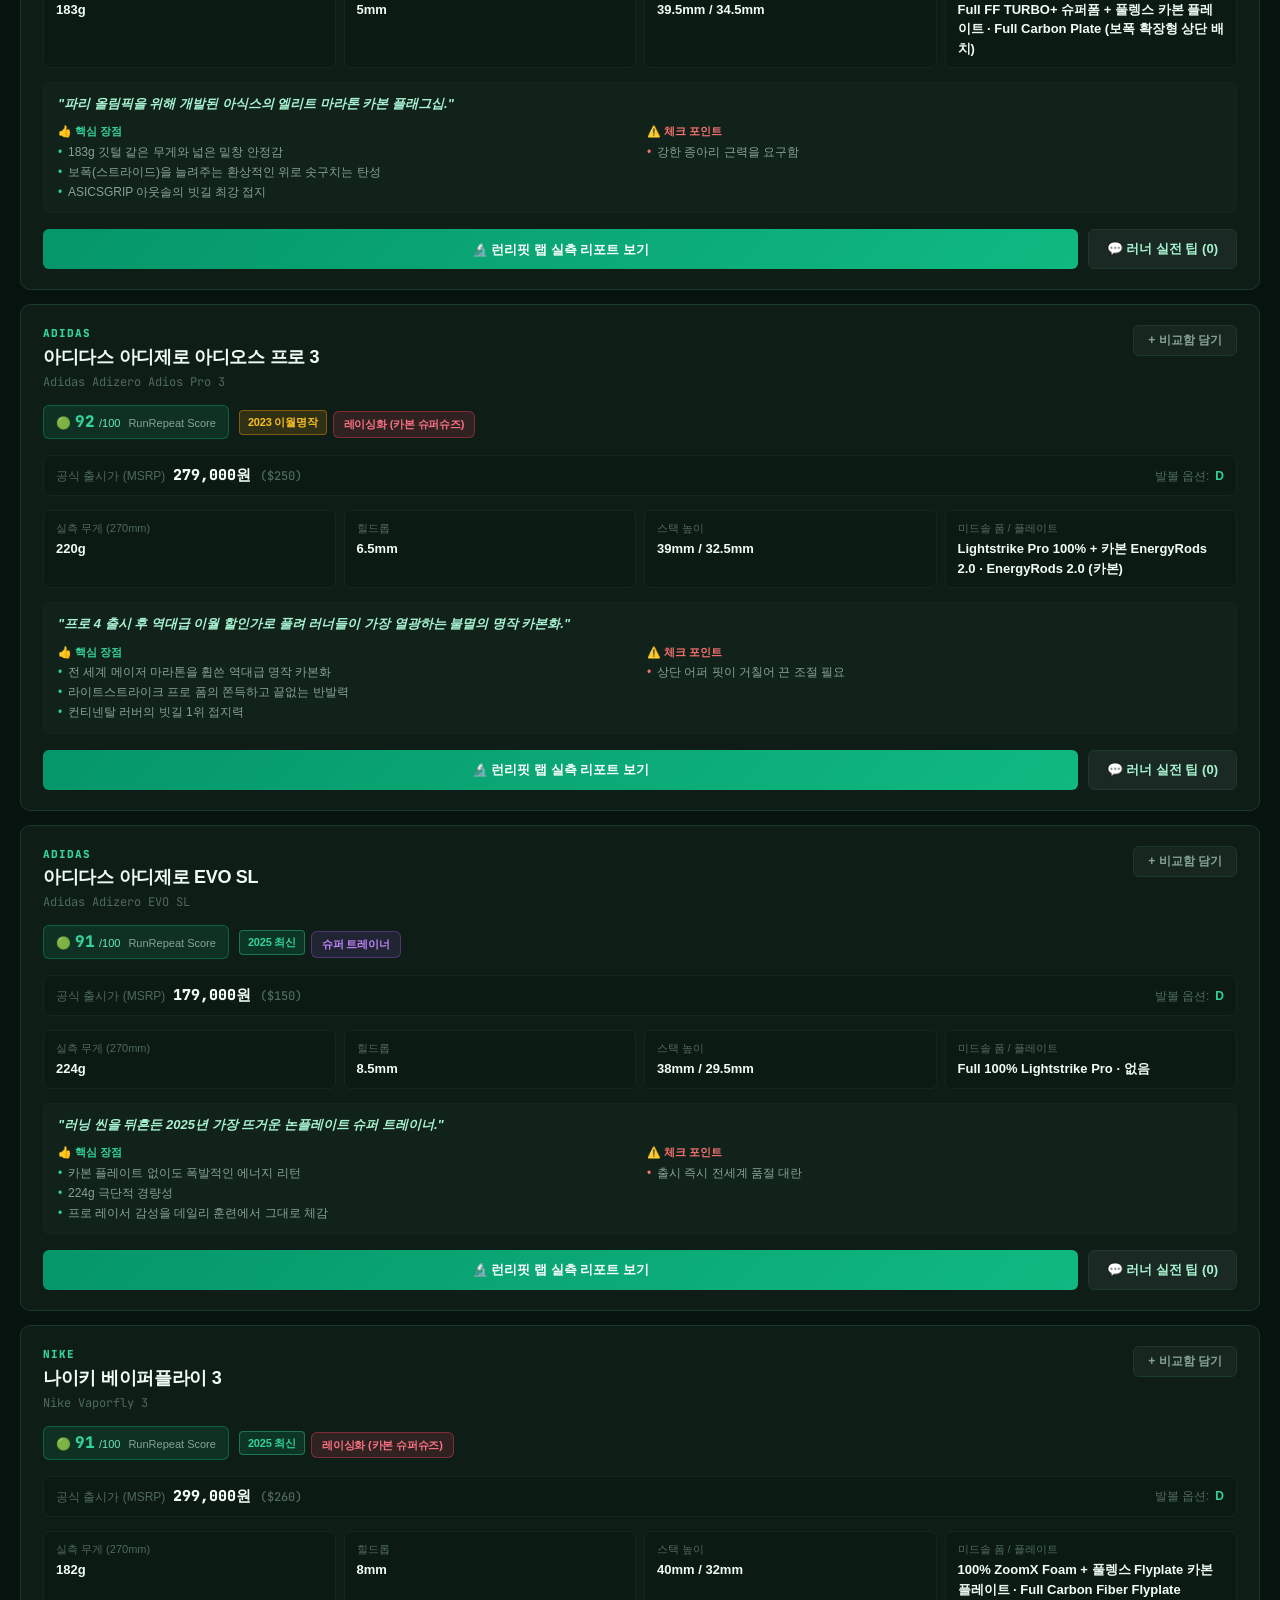
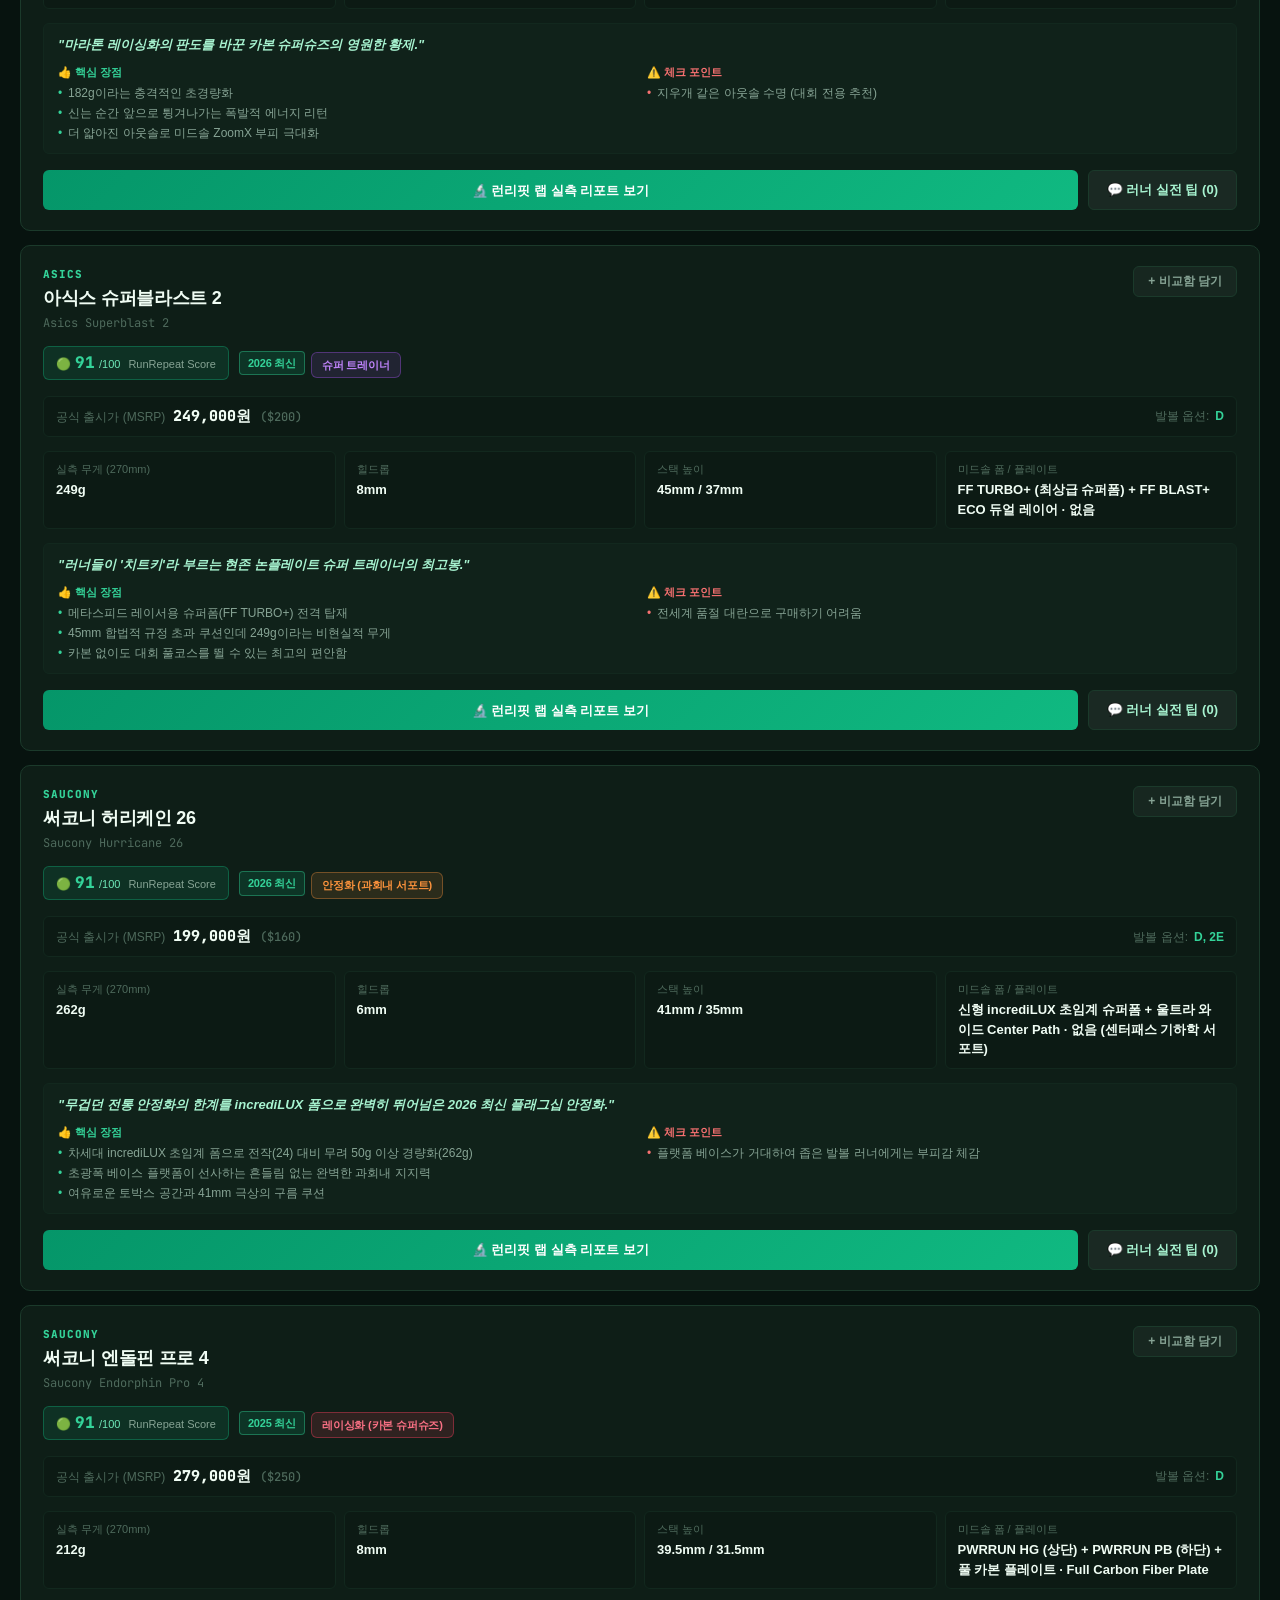
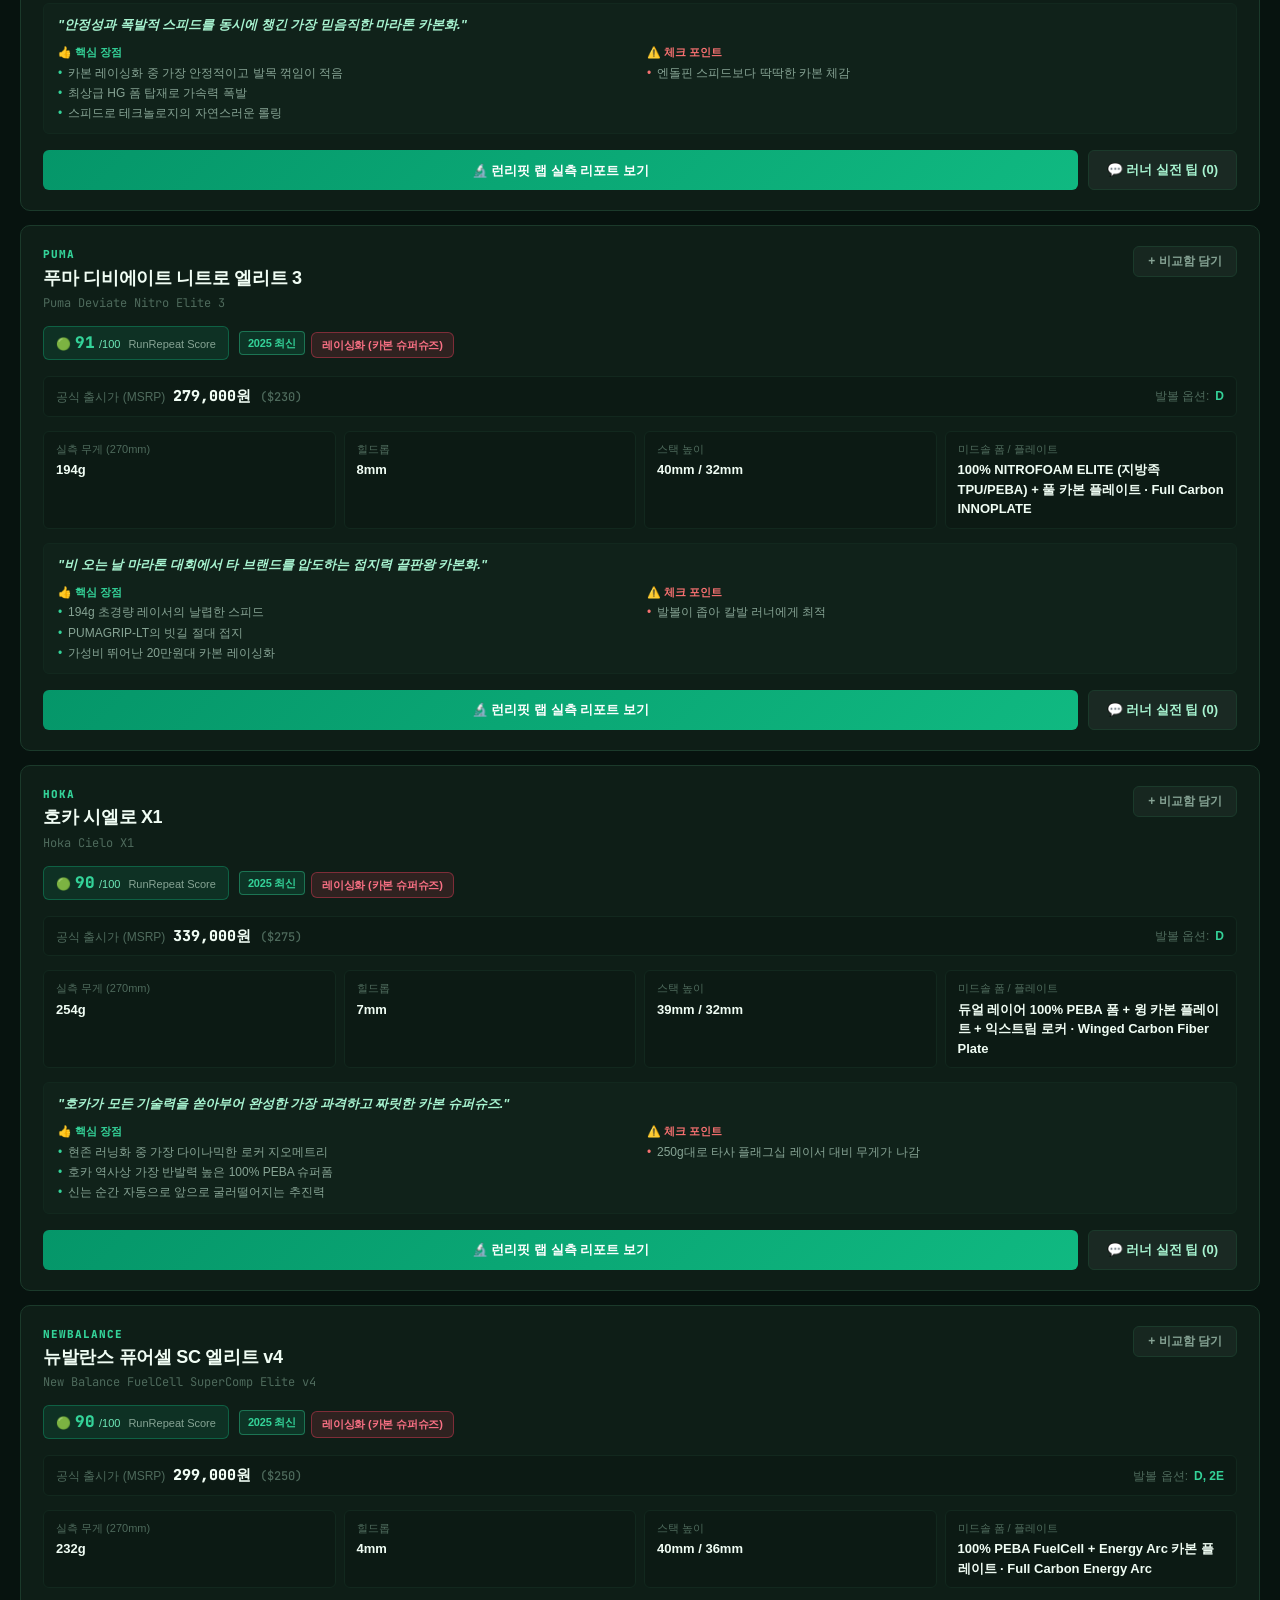
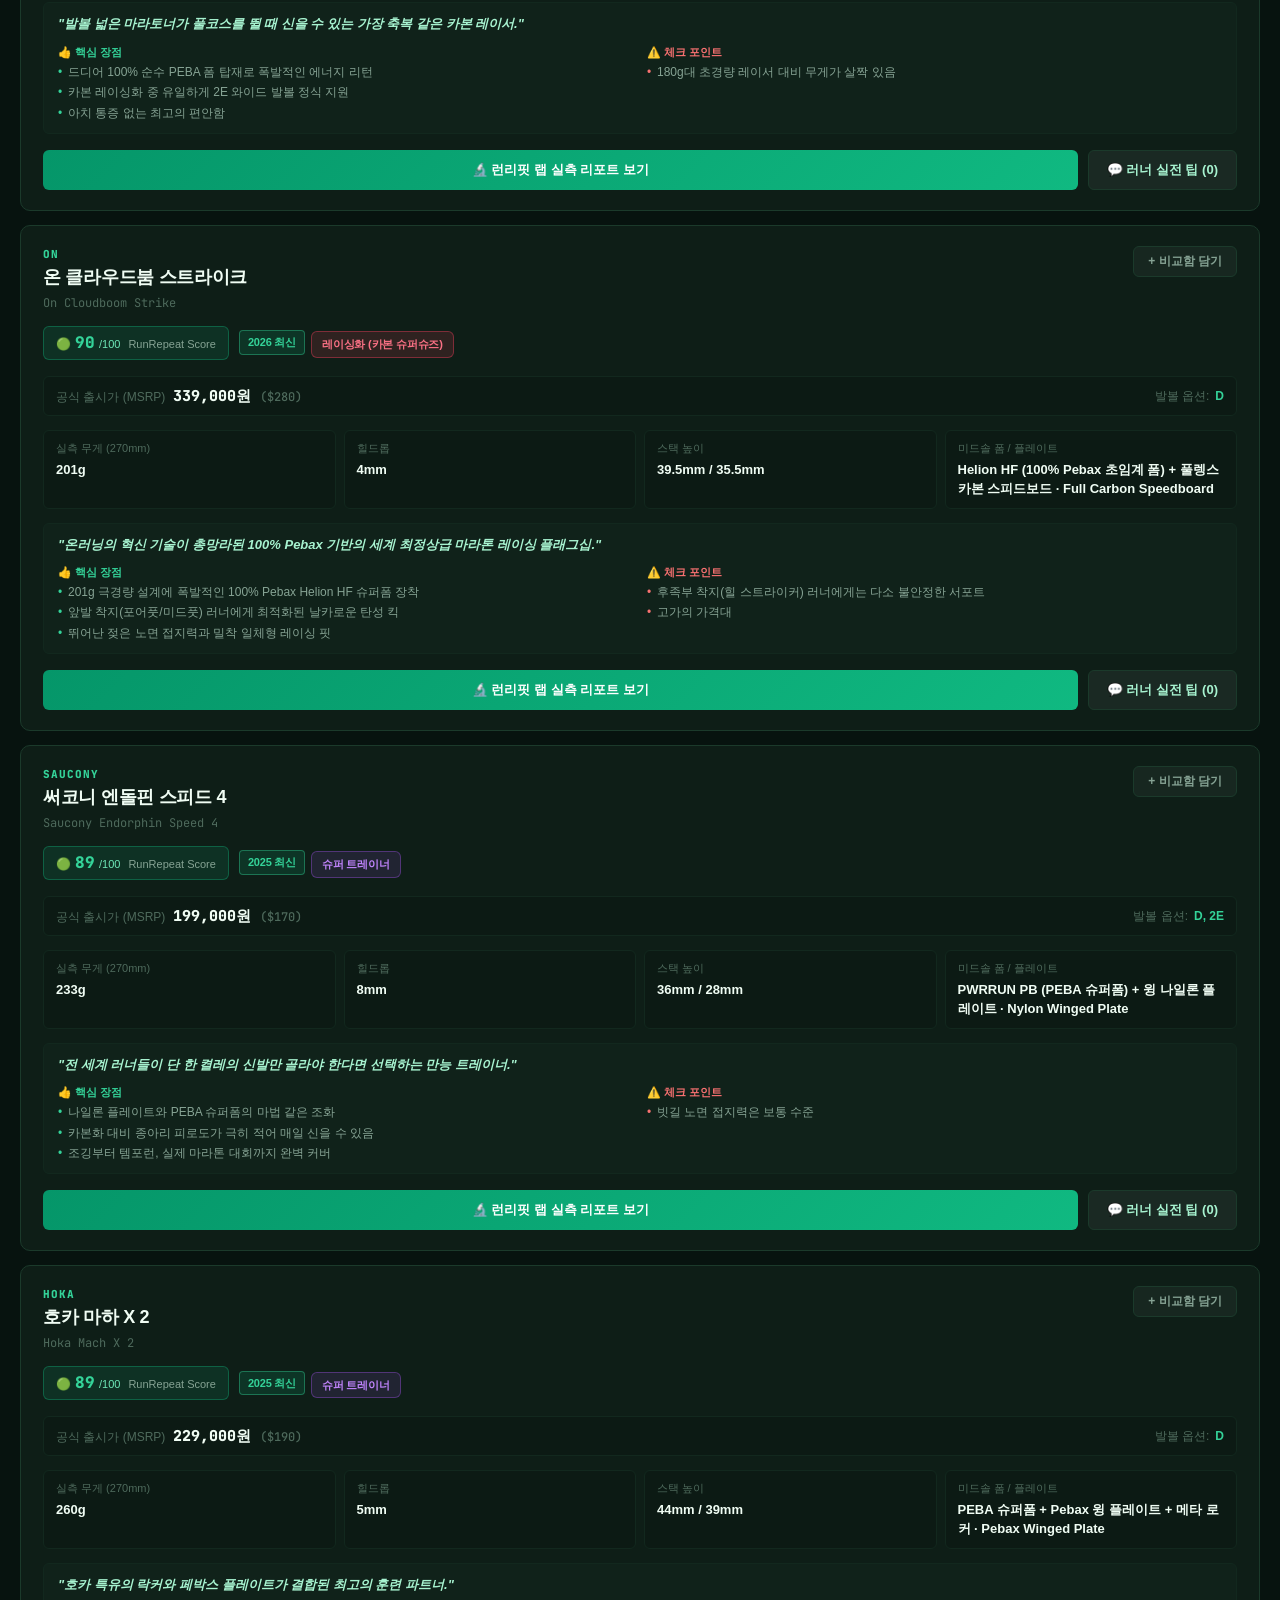
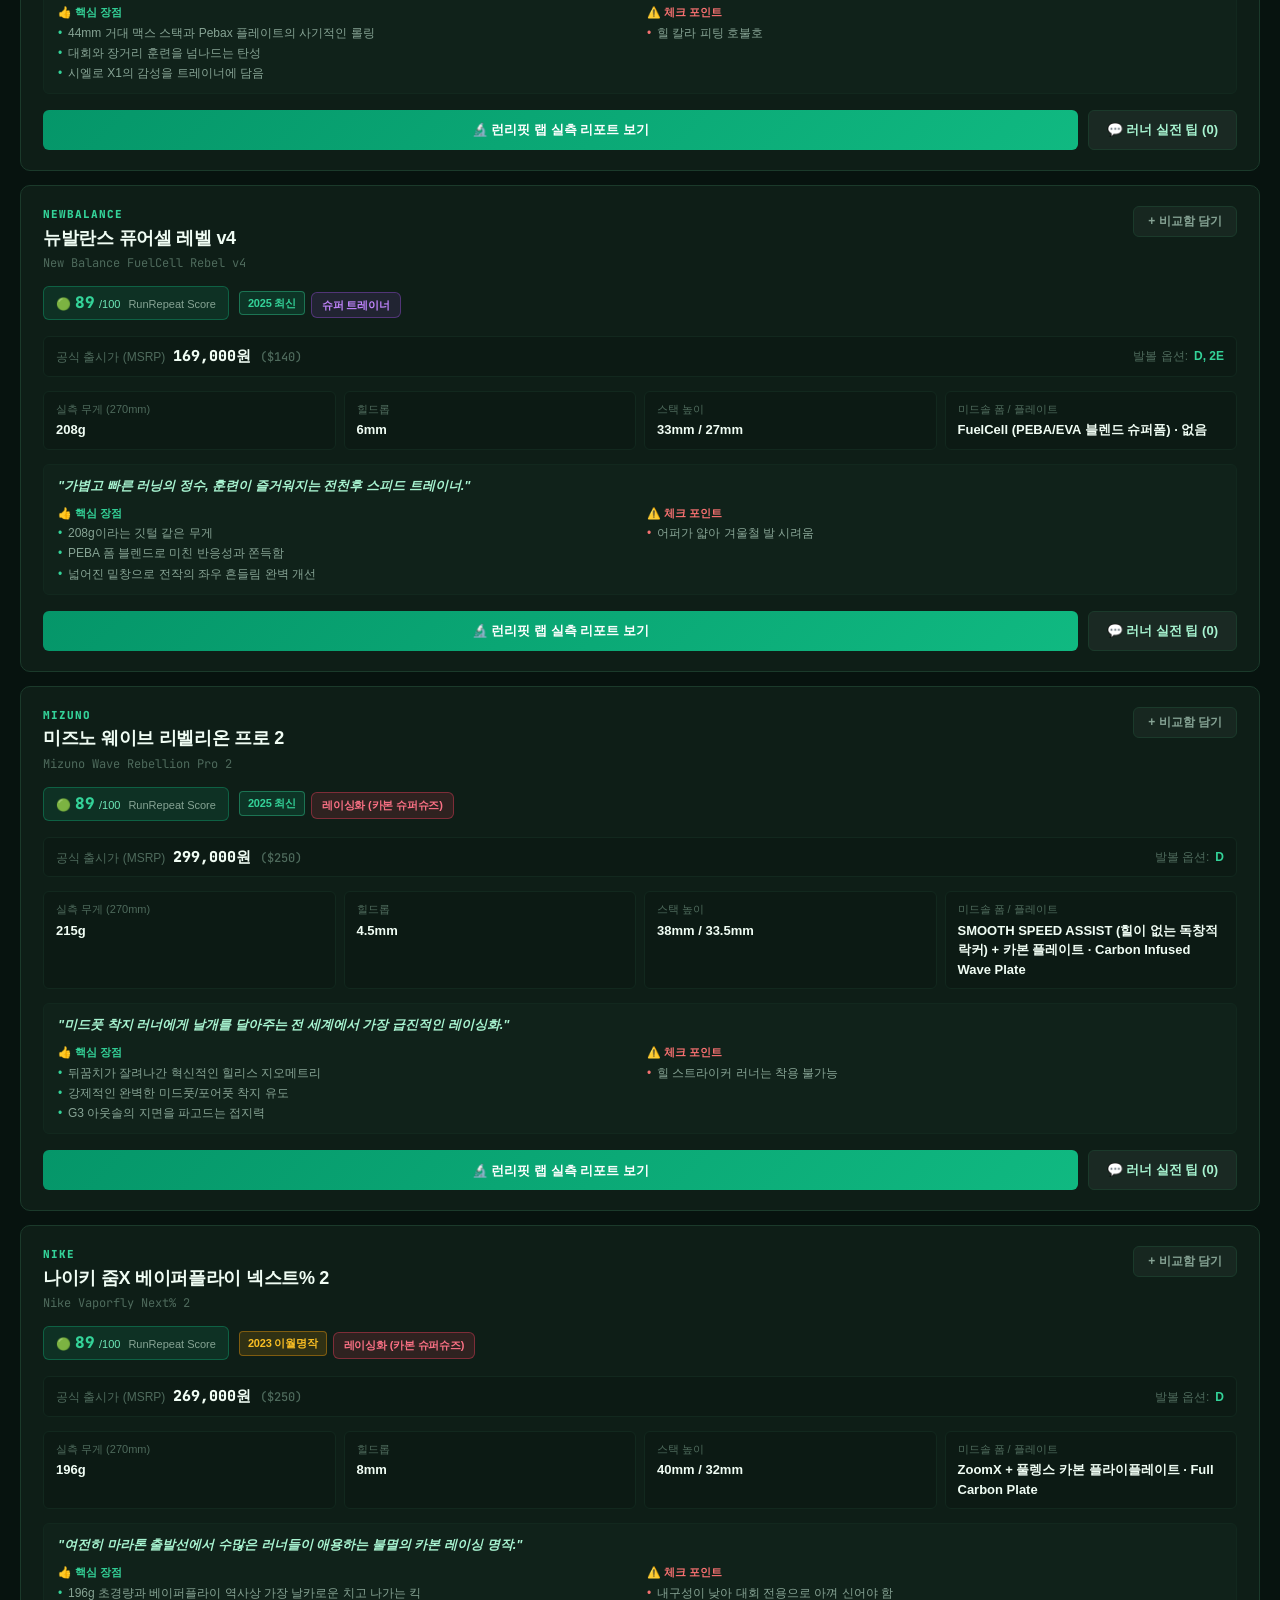
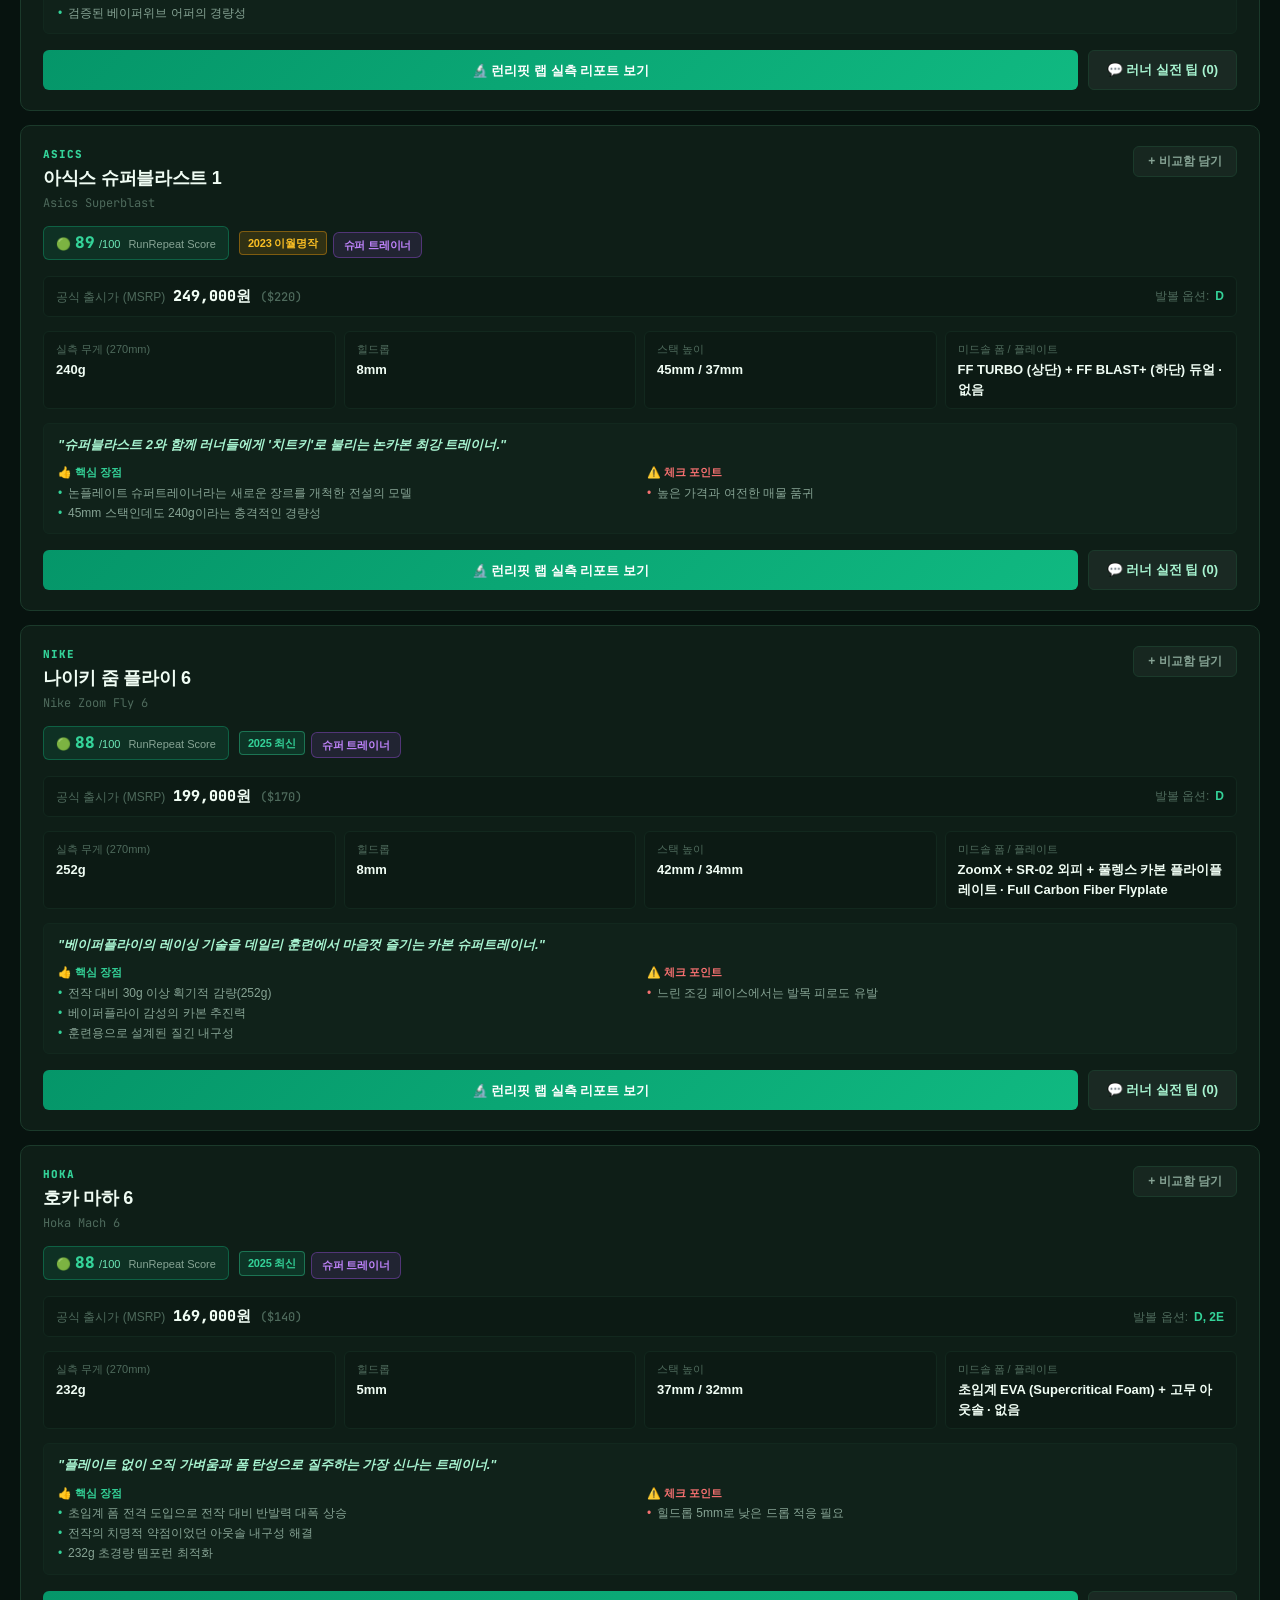
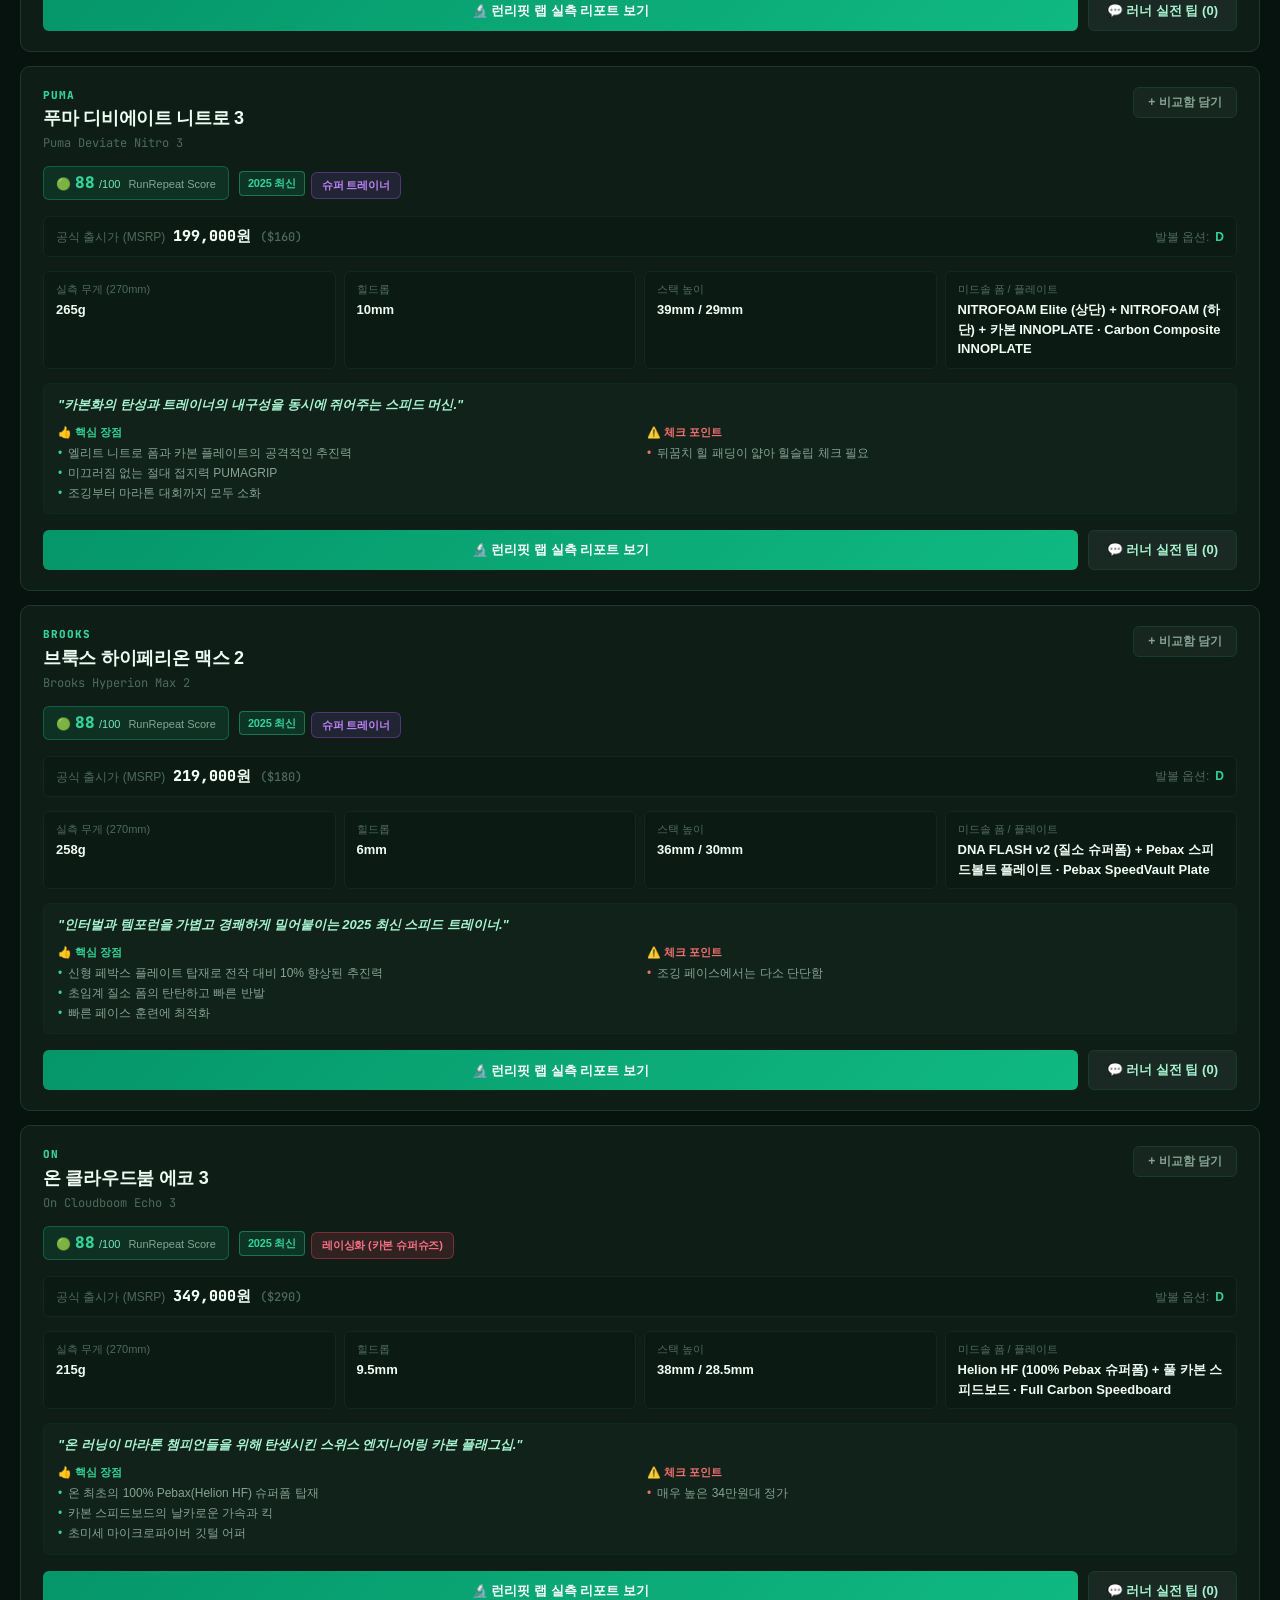
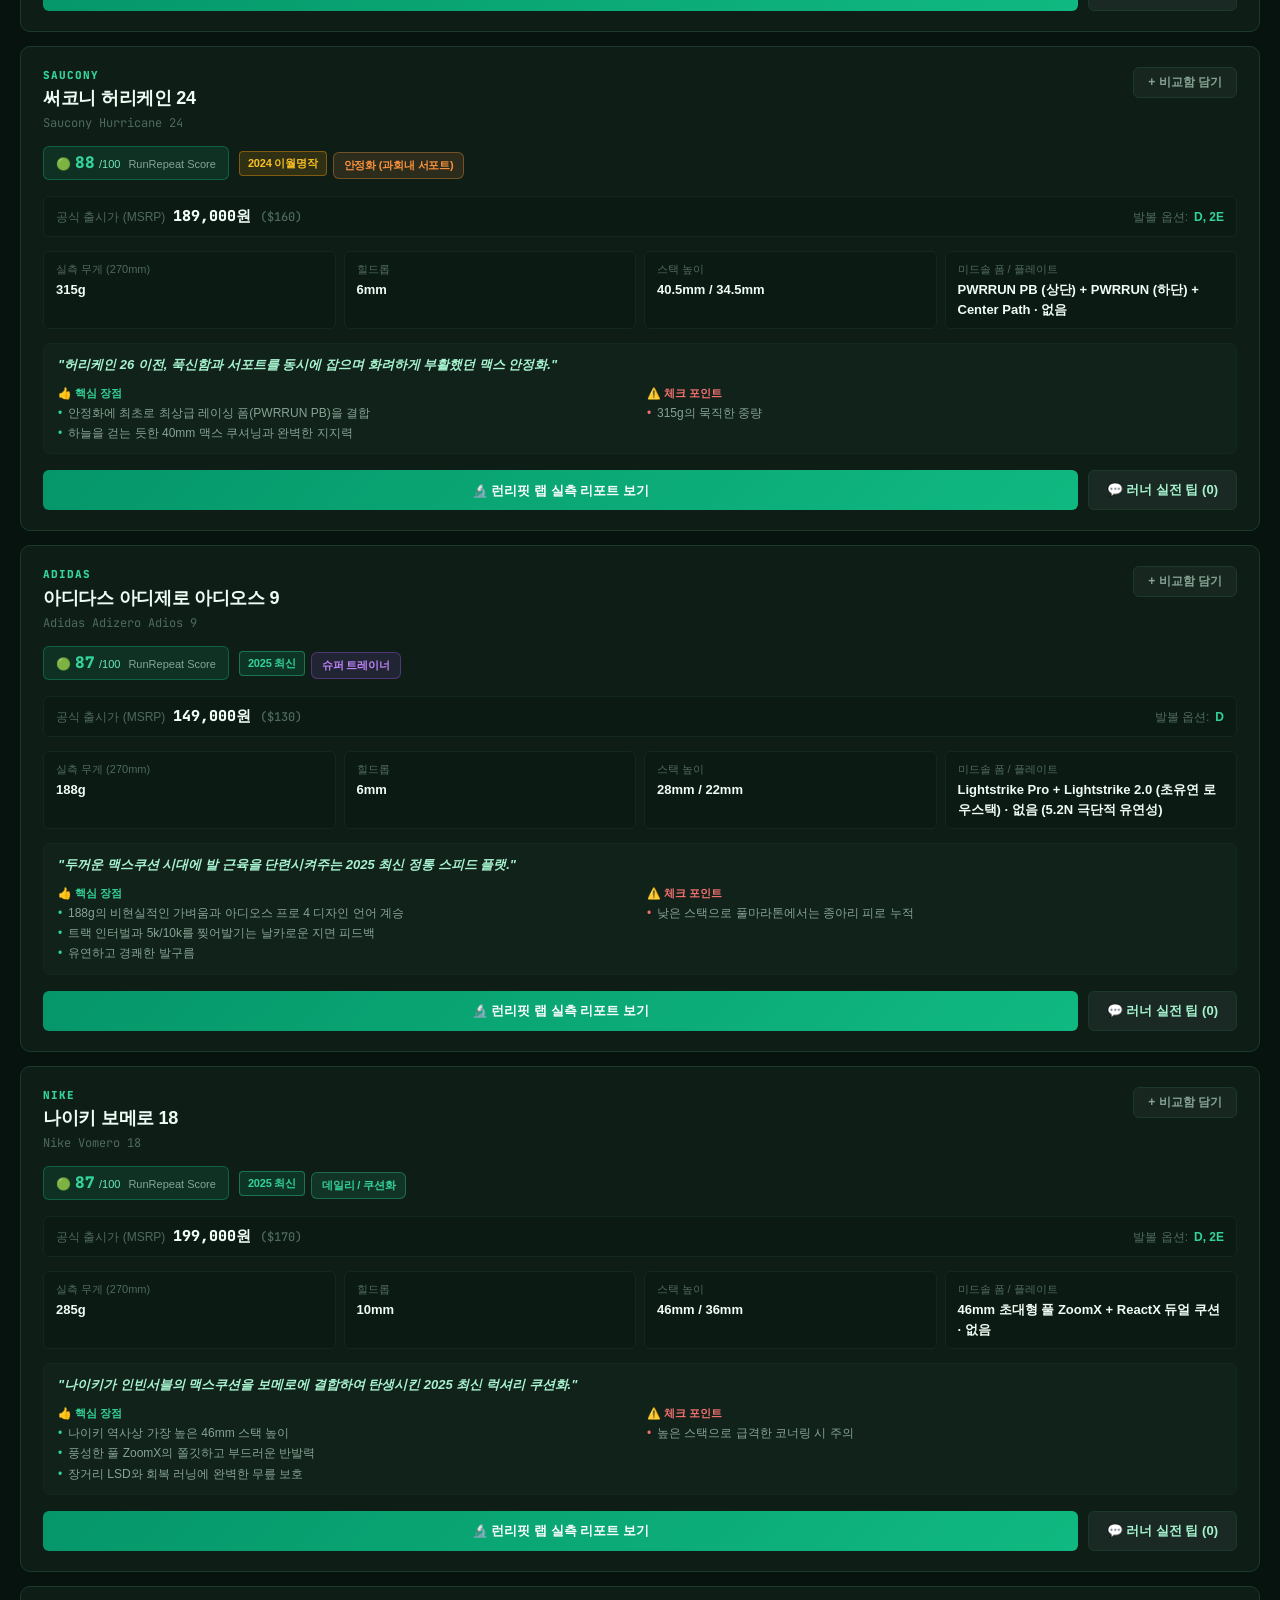
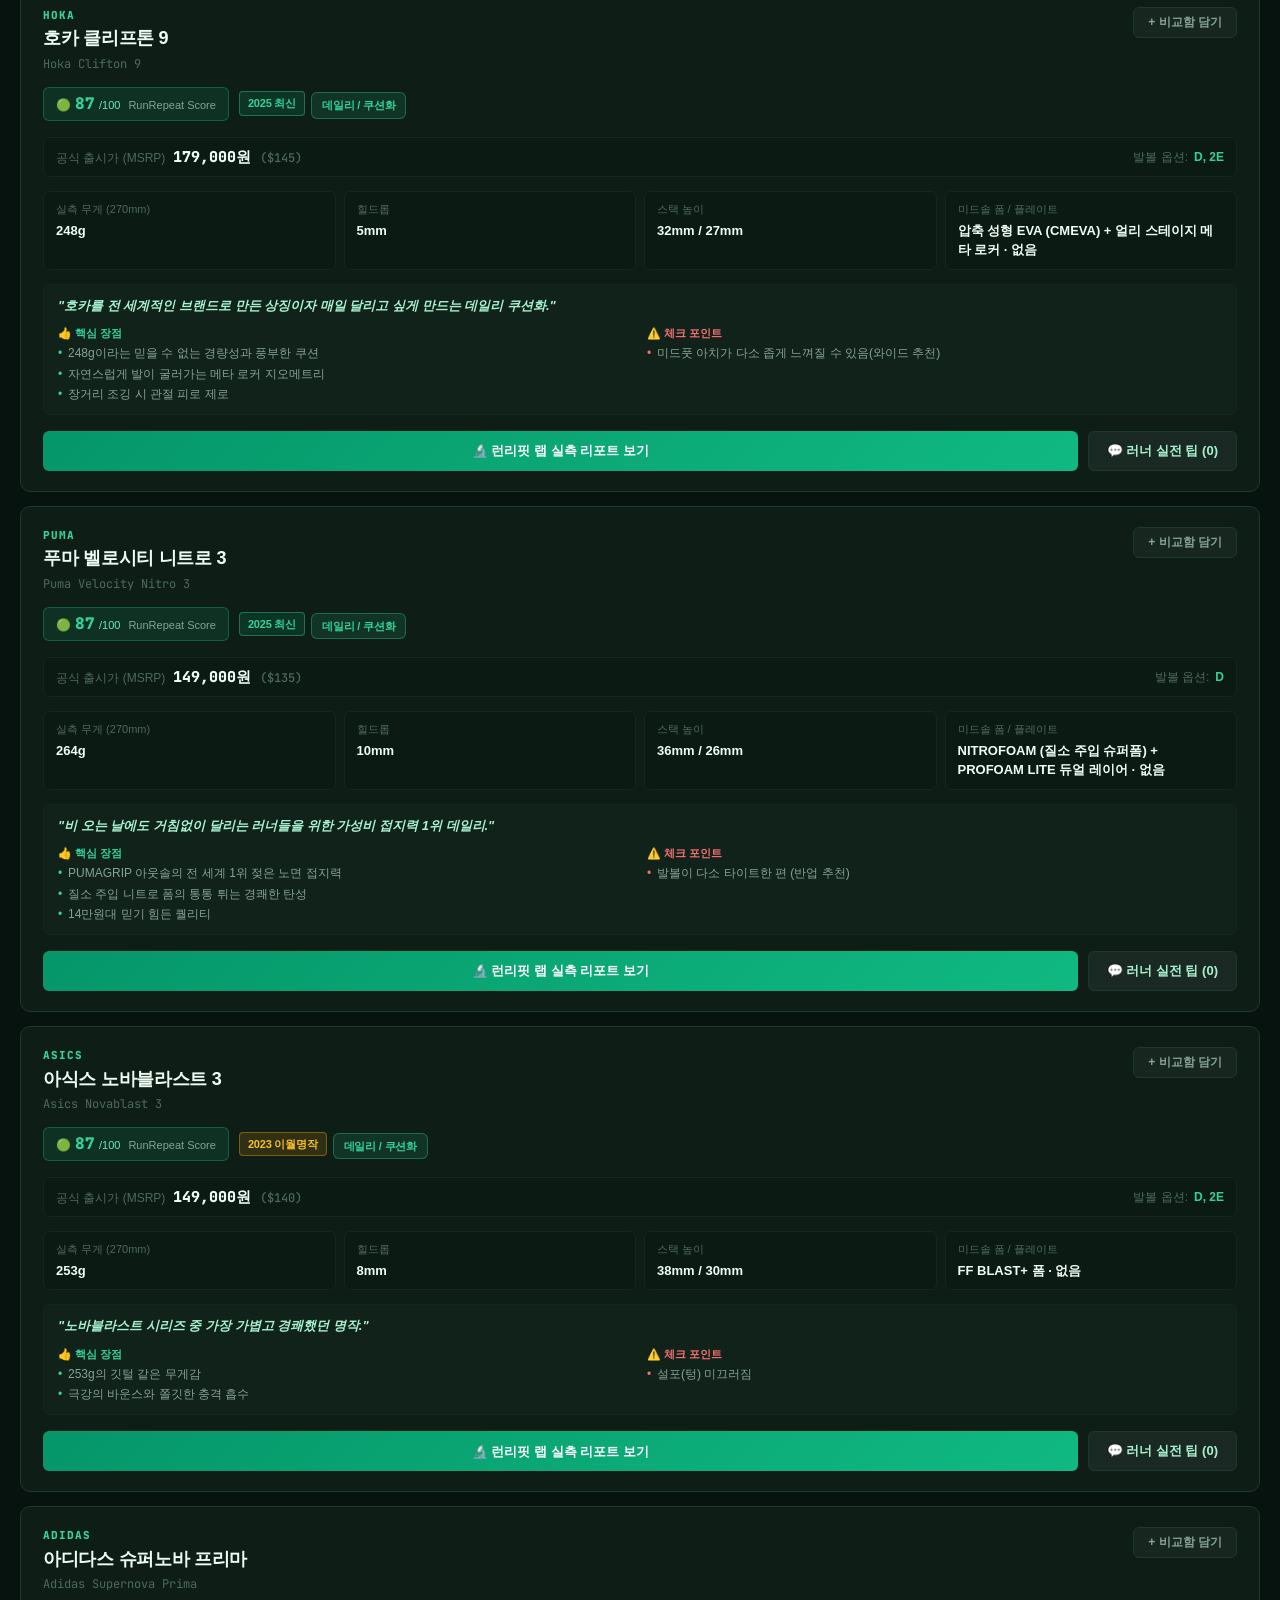
==== commit 62d24496: "fix(shoef): redesign header navigation into premium glassmorphism capsule with inlined CSS" ====
--- a/index_template.html
+++ b/index_template.html
@@ -68,19 +68,34 @@
   <!-- 1. 최상단 초슬림 헤더 -->
   <header class="slim-header">
     <div class="header-inner">
-      <div class="brand-title">
+      <!-- 1-1. 브랜드 로고 & 타이틀 -->
+      <a href="index.html" class="brand-title-link" title="ShoeF 러닝화 연구소 메인">
         <span class="logo-badge">ShoeF</span>
-        <span class="sub-txt">러닝화 연구소 위키 &amp; 1:1 스펙 비교</span>
-      </div>
-      <nav class="header-nav">
-        <a href="guide.html" class="header-nav-btn"><i class="bi bi-book-half"></i> 가이드</a>
-        <a href="about.html" class="header-nav-btn"><i class="bi bi-info-circle-fill"></i> 소개</a>
-        <a href="privacy.html" class="header-nav-btn"><i class="bi bi-shield-check"></i> 개인정보</a>
-        <a href="https://runanalyz.com" target="_blank" class="header-nav-btn runanalyz-link" title="가민·스트라바 GPS &amp; 유산소 효율 대시보드"><i class="bi bi-speedometer2"></i> RunAnalyz</a>
+        <span class="sub-txt">러닝화 연구소 위키</span>
+      </a>
+
+      <!-- 1-2. 센터: 다크 글래스모피즘 네비게이션 캡슐 (Pill Capsule) -->
+      <nav class="header-nav-capsule" aria-label="메인 메뉴">
+        <a href="guide.html" class="capsule-item" title="10대 브랜드 94종 실측 스펙 &amp; 1:1 비교 가이드">
+          <i class="bi bi-book-half"></i> <span>이용 가이드</span>
+        </a>
+        <a href="about.html" class="capsule-item" title="ShoeF 개발 철학 &amp; 공식 문의">
+          <i class="bi bi-info-circle-fill"></i> <span>소개 &amp; 문의</span>
+        </a>
+        <a href="privacy.html" class="capsule-item" title="개인정보처리방침">
+          <i class="bi bi-shield-check"></i> <span>개인정보</span>
+        </a>
+        <span class="capsule-sep"></span>
+        <a href="https://runanalyz.com" target="_blank" class="capsule-item capsule-partner-btn" title="가민·스트라바 GPS &amp; 유산소 효율(EF) 러닝 대시보드">
+          <i class="bi bi-speedometer2"></i> <span>RunAnalyz 연동</span>
+          <i class="bi bi-arrow-up-right" style="font-size: 10px; opacity: 0.85;"></i>
+        </a>
       </nav>
+
+      <!-- 1-3. 우측: 라이브 인디케이터 & 스탯 뱃지 -->
       <div class="header-meta">
-        <span class="live-indicator"><span class="pulse-dot"></span>RunRepeat 실측 연구소 데이터 기반</span>
-        <span class="last-sync" id="lastSyncTime">10대 브랜드 94종 전수 조사</span>
+        <span class="live-indicator"><span class="pulse-dot"></span>RunRepeat 실측 데이터</span>
+        <span class="meta-stat-pill">10대 브랜드 94종</span>
       </div>
     </div>
   </header>
--- a/style.css
+++ b/style.css
@@ -52,13 +52,15 @@
 
 /* 1. 최상단 초슬림 헤더 */
 .slim-header {
-  background-color: rgba(12, 26, 20, 0.9);
-  backdrop-filter: blur(12px);
-  border-bottom: 1px solid var(--border-color);
+  background-color: rgba(7, 19, 15, 0.94);
+  backdrop-filter: blur(16px);
+  -webkit-backdrop-filter: blur(16px);
+  border-bottom: 1px solid rgba(52, 211, 153, 0.2);
   position: sticky;
   top: 0;
   z-index: 100;
-  padding: 9px 16px;
+  padding: 8px 16px;
+  box-shadow: 0 4px 20px rgba(0, 0, 0, 0.4);
 }
 
 .header-inner {
@@ -70,10 +72,18 @@
   gap: 16px;
 }
 
-.brand-title {
+.brand-title-link {
   display: flex;
   align-items: center;
   gap: 8px;
+  text-decoration: none !important;
+  cursor: pointer;
+  transition: opacity 0.2s ease;
+  flex-shrink: 0;
+}
+
+.brand-title-link:hover {
+  opacity: 0.9;
 }
 
 .logo-badge {
@@ -81,71 +91,115 @@
   color: #052e16;
   font-weight: 800;
   font-size: 13px;
-  padding: 2px 8px;
+  padding: 3px 9px;
   border-radius: var(--radius-sm);
   letter-spacing: 0.5px;
+  box-shadow: 0 0 12px rgba(52, 211, 153, 0.35);
 }
 
 .sub-txt {
   font-size: 13px;
+  font-weight: 700;
+  color: var(--text-main);
+  letter-spacing: -0.3px;
+}
+
+/* Glassmorphism Navigation Capsule */
+.header-nav-capsule {
+  display: inline-flex;
+  align-items: center;
+  gap: 3px;
+  padding: 3px 6px;
+  background: rgba(14, 30, 23, 0.88);
+  border: 1px solid rgba(52, 211, 153, 0.25);
+  border-radius: 9999px;
+  box-shadow: 0 2px 10px rgba(0, 0, 0, 0.35), inset 0 1px 0 rgba(255, 255, 255, 0.06);
+}
+
+.capsule-item {
+  display: inline-flex;
+  align-items: center;
+  gap: 5px;
+  padding: 5px 12px;
+  border-radius: 9999px;
+  font-size: 12px;
   font-weight: 600;
+  color: #94a3b8 !important;
+  text-decoration: none !important;
+  transition: all 0.2s cubic-bezier(0.16, 1, 0.3, 1);
+  white-space: nowrap;
+}
+
+.capsule-item:hover {
+  color: #f0fdf4 !important;
+  background: rgba(52, 211, 153, 0.15);
+  box-shadow: 0 0 10px rgba(52, 211, 153, 0.2);
+}
+
+.capsule-item i {
+  font-size: 12px;
+  color: var(--accent-forest-bright);
+}
+
+.capsule-sep {
+  width: 1px;
+  height: 14px;
+  background: rgba(255, 255, 255, 0.12);
+  margin: 0 3px;
+}
+
+.capsule-partner-btn {
+  background: linear-gradient(135deg, rgba(14, 165, 233, 0.18) 0%, rgba(56, 189, 248, 0.28) 100%) !important;
+  border: 1px solid rgba(56, 189, 248, 0.45) !important;
+  color: #38bdf8 !important;
+  font-weight: 700;
+  box-shadow: 0 2px 8px rgba(14, 165, 233, 0.2);
+}
+
+.capsule-partner-btn i {
+  color: #38bdf8 !important;
+}
+
+.capsule-partner-btn:hover {
+  background: linear-gradient(135deg, rgba(14, 165, 233, 0.35) 0%, rgba(56, 189, 248, 0.5) 100%) !important;
+  border-color: rgba(56, 189, 248, 0.8) !important;
+  color: #ffffff !important;
+  box-shadow: 0 0 14px rgba(56, 189, 248, 0.45) !important;
+}
+
+.capsule-partner-btn:hover i {
+  color: #ffffff !important;
+}
+
+/* Header Meta Info */
+.header-meta {
+  display: flex;
+  align-items: center;
+  gap: 10px;
+  font-size: 11.5px;
   color: var(--text-muted);
-}
-
-.header-nav {
-  display: flex;
-  align-items: center;
-  gap: 6px;
-}
-
-.header-nav-btn {
-  display: inline-flex;
-  align-items: center;
-  gap: 4px;
-  padding: 3px 8px;
-  border-radius: var(--radius-sm);
-  font-size: 11px;
-  font-weight: 600;
-  color: var(--text-muted);
-  text-decoration: none;
-  background: rgba(255, 255, 255, 0.04);
-  border: 1px solid var(--border-subtle);
-  transition: all 0.2s ease;
+  flex-shrink: 0;
+}
+
+.meta-stat-pill {
+  font-family: var(--font-mono);
+  font-size: 11px;
+  font-weight: 700;
+  padding: 2px 9px;
+  background: rgba(16, 185, 129, 0.12);
+  border: 1px solid rgba(16, 185, 129, 0.35);
+  color: var(--accent-forest-bright);
+  border-radius: 9999px;
   white-space: nowrap;
-}
-
-.header-nav-btn:hover {
-  color: var(--text-main);
-  background: var(--bg-hover);
-  border-color: var(--border-color);
-}
-
-.header-nav-btn.runanalyz-link {
-  color: #38bdf8;
-  background: rgba(56, 189, 248, 0.1);
-  border-color: rgba(56, 189, 248, 0.25);
-}
-
-.header-nav-btn.runanalyz-link:hover {
-  background: rgba(56, 189, 248, 0.2);
-  border-color: rgba(56, 189, 248, 0.6);
-  color: #ffffff;
-}
-
-.header-meta {
-  display: flex;
-  align-items: center;
-  gap: 14px;
-  font-size: 12px;
-  color: var(--text-dim);
 }
 
 .live-indicator {
   display: inline-flex;
   align-items: center;
   gap: 6px;
-  color: var(--accent-forest-bright);
+  color: var(--text-muted);
   font-weight: 500;
+  white-space: nowrap;
 }
 
 .pulse-dot {
@@ -2382,3 +2436,51 @@
     width: 80px;
   }
 }
+
+/* Header Capsule Responsive Styles */
+@media (max-width: 992px) {
+  .slim-header {
+    padding: 7px 12px;
+  }
+  .header-inner {
+    flex-wrap: wrap;
+    gap: 10px;
+    justify-content: space-between;
+  }
+  .header-nav-capsule {
+    order: 3;
+    width: 100%;
+    justify-content: center;
+    background: rgba(14, 30, 23, 0.95);
+  }
+  .header-meta {
+    gap: 6px;
+  }
+}
+
+@media (max-width: 520px) {
+  .header-nav-capsule {
+    gap: 2px;
+    padding: 2px 4px;
+    max-width: 100%;
+    overflow-x: auto;
+    scrollbar-width: none;
+    -webkit-overflow-scrolling: touch;
+  }
+  .header-nav-capsule::-webkit-scrollbar {
+    display: none;
+  }
+  .capsule-item {
+    padding: 4px 8px;
+    font-size: 11px;
+    gap: 3px;
+    flex-shrink: 0;
+  }
+  .sub-txt {
+    display: none;
+  }
+  .live-indicator {
+    display: none;
+  }
+}
+
